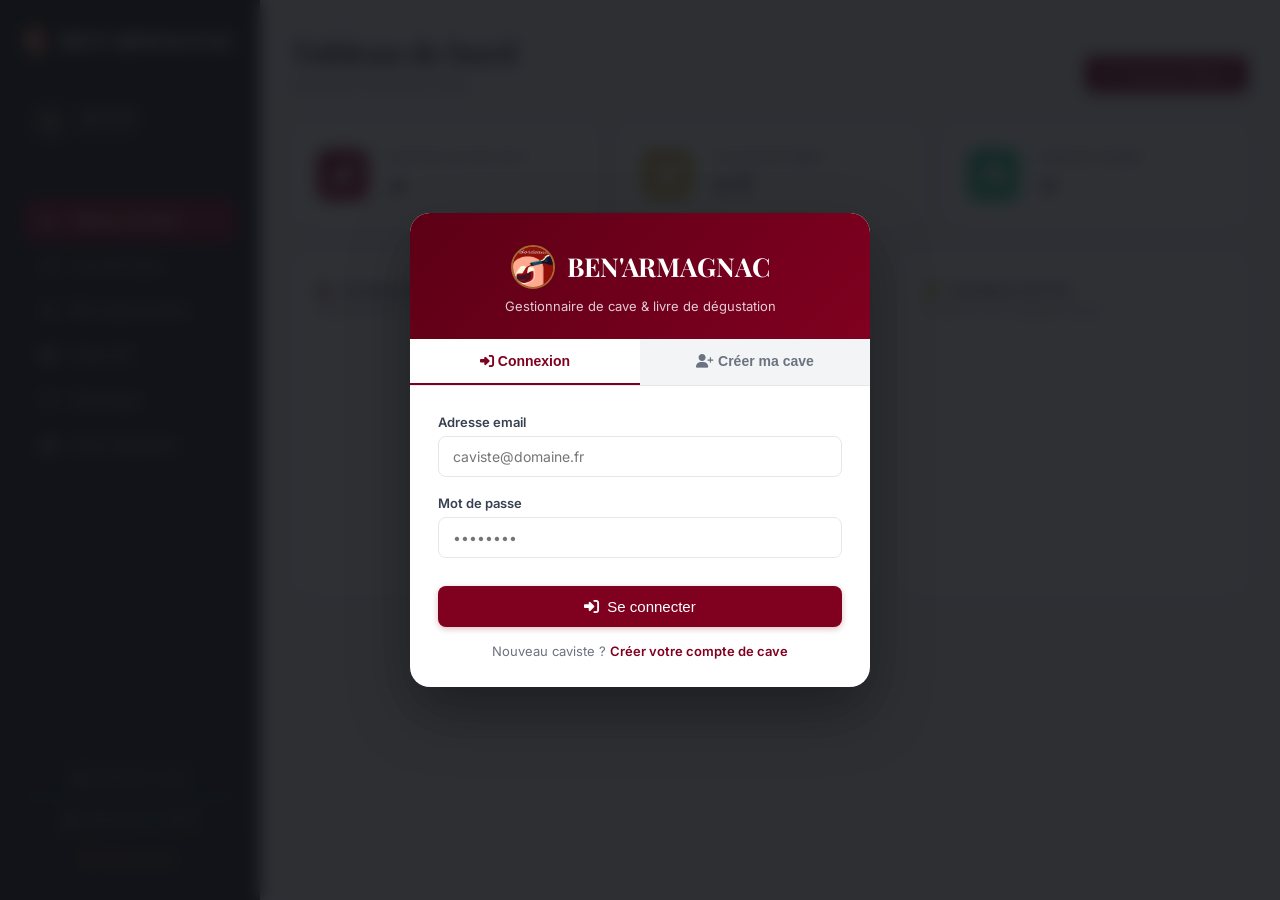
==== templates/index.html @ 528da960 "fix: accurate iDealwine benchmark cote (Latour 1985 = 420 EUR) and complete mobile tasting UX overha" ====
<!DOCTYPE html>
<html lang="fr">
<head>
<meta charset="UTF-8">
<meta name="viewport" content="width=device-width, initial-scale=1.0">
<link rel="icon" type="image/png" href="/static/images/ben'armagnac.png">
<title>BEN'ARMAGNAC — Gestion de Cave & Dégustations</title>

<!-- Bibliothèques Externes -->
<link rel="stylesheet" href="https://unpkg.com/leaflet@1.9.4/dist/leaflet.css" />
<link rel="stylesheet" href="https://cdnjs.cloudflare.com/ajax/libs/font-awesome/6.4.0/css/all.min.css">
<link href="https://fonts.googleapis.com/css2?family=Playfair+Display:wght@400;600;700&family=Inter:wght@300;400;500;600&display=swap" rel="stylesheet">

<!-- Feuilles de styles -->
<link rel="stylesheet" href="/static/css/style.css?v=3.4">
</head>
<body>

<!-- ===================== TOPBAR MOBILE ===================== -->
<header class="mobile-topbar">
    <div class="mobile-topbar-brand">
        <img src="/static/images/ben'armagnac.png" alt="Logo">
        <div class="mobile-brand-info">
            <span class="mobile-logo-title">BEN'ARMAGNAC</span>
            <span class="mobile-user-name user-caviste-name">Ma Cave</span>
        </div>
    </div>
    <div class="mobile-topbar-actions">
        <button type="button" id="btnMobileAddWine" class="mobile-icon-btn" title="Ajouter un flacon">
            <i class="fas fa-plus"></i>
        </button>
        <button type="button" id="btnMobileProfile" class="mobile-icon-btn" title="Mon profil">
            <i class="fas fa-user-tie"></i>
        </button>
    </div>
</header>


<!-- ===================== SIDEBAR ===================== -->
<div class="sidebar">
    <div class="logo">
        <img src="/static/images/ben'armagnac.png" alt="Logo" style="width: 32px; height: 32px; border-radius: 50%; object-fit: cover; border: 1.5px solid var(--accent);">
        <span>BEN'ARMAGNAC</span>
    </div>

    <!-- Profil Caviste Cliquable -->
    <div class="user-profile">
        <button id="btnUserProfile" class="user-profile-btn" title="Modifier mon profil de caviste">
            <div class="avatar"><i class="fas fa-user-tie"></i></div>
            <div class="user-info">
                <span class="name user-caviste-name">Ma Cave</span>
                <span class="role user-caviste-badge"><i class="fas fa-wine-glass"></i> <span class="user-caviste-role">Caviste</span></span>
            </div>
        </button>
    </div>

    <ul class="nav-links" role="list">
        <li class="active" data-target="dashboard" role="button" tabindex="0" aria-current="page">
            <i class="fas fa-chart-line"></i> <span>Tableau de bord</span>
        </li>
        <li data-target="inventory" role="button" tabindex="0">
            <i class="fas fa-list-ul"></i> <span>Livre de Cave</span>
        </li>
        <li data-target="cellar-config" role="button" tabindex="0">
            <i class="fas fa-cubes-stacked"></i> <span>Mon Agencement</span>
        </li>
        <li data-target="cave3d" role="button" tabindex="0">
            <i class="fas fa-vr-cardboard"></i> <span>Visite 3D</span>
        </li>
        <li data-target="historique" role="button" tabindex="0">
            <i class="fas fa-history"></i> <span>Historique</span>
        </li>
        <li data-target="map" role="button" tabindex="0">
            <i class="fas fa-map-marked-alt"></i> <span>Carte Vignobles</span>
        </li>
    </ul>

    <div class="sidebar-footer">
        <button id="btnExport" class="btn-ghost" title="Exporter la cave en fichier JSON de sauvegarde">
            <i class="fas fa-download"></i> <span>Exporter la cave</span>
        </button>
        <label for="fileImport" class="btn-ghost" style="cursor: pointer;" title="Importer un fichier de sauvegarde JSON">
            <i class="fas fa-upload"></i> <span>Importer un JSON</span>
            <input type="file" id="fileImport" accept=".json" style="display: none;">
        </label>
        <button id="btnLogout" class="btn-ghost btn-logout" title="Se déconnecter">
            <i class="fas fa-sign-out-alt"></i> <span>Déconnexion</span>
        </button>
    </div>
</div>

<!-- ===================== CONTENU PRINCIPAL ===================== -->
<div class="content">

    <!-- 1. VUE TABLEAU DE BORD -->
    <div id="dashboard" class="view active">
        <div class="view-header">
            <div>
                <h1 id="userCellarTitle">Tableau de bord</h1>
                <div class="date-indicator" id="currentDateDisplay"></div>
            </div>
            <div>
                <button class="btn-primary" onclick="document.querySelector('[data-target=inventory]').click(); document.getElementById('btnAddWine').click();">
                    <i class="fas fa-plus"></i> Nouveau Flacon
                </button>
            </div>
        </div>

        <div class="kpi-grid">
            <div class="card kpi">
                <div class="kpi-icon bg-red"><i class="fas fa-wine-bottle"></i></div>
                <div class="kpi-data">
                    <span class="kpi-label">Bouteilles en cave</span>
                    <span class="kpi-value" id="kpiTotalBottles">0</span>
                </div>
            </div>
            <div class="card kpi">
                <div class="kpi-icon bg-gold"><i class="fas fa-coins"></i></div>
                <div class="kpi-data">
                    <span class="kpi-label">Valeur estimée</span>
                    <span class="kpi-value" id="kpiTotalValue">0 €</span>
                </div>
            </div>
            <div class="card kpi">
                <div class="kpi-icon bg-green"><i class="fas fa-glass-cheers"></i></div>
                <div class="kpi-data">
                    <span class="kpi-label">Prêtes à boire</span>
                    <span class="kpi-value" id="kpiReadyBottles">0</span>
                </div>
            </div>
        </div>

        <div class="charts-grid">
            <div class="card chart-container">
                <div class="card-header" style="display: flex; justify-content: space-between; align-items: center;">
                    <div>
                        <h3><i class="fas fa-chart-bar" style="color: var(--primary);"></i> Analyse des Stocks</h3>
                        <p class="card-subtitle">Répartition par maturité ou millésimes</p>
                    </div>
                    <div class="dash-chart-selector" style="display: flex; gap: 6px;">
                        <button type="button" class="btn-secondary active" data-chart="maturity" style="padding: 5px 10px; font-size: 12px;">Apogée</button>
                        <button type="button" class="btn-secondary" data-chart="vintages" style="padding: 5px 10px; font-size: 12px;">Millésimes</button>
                        <button type="button" class="btn-secondary" data-chart="appellations" style="padding: 5px 10px; font-size: 12px;">Appellations</button>
                    </div>
                </div>
                <div class="canvas-wrapper">
                    <canvas id="maturityChart"></canvas>
                </div>
            </div>

            <div class="card chart-container">
                <div class="card-header">
                    <h3><i class="fas fa-chart-pie" style="color: var(--accent);"></i> Couleurs de Vin</h3>
                    <p class="card-subtitle">Proportion des cépages & types</p>
                </div>
                <div class="canvas-wrapper">
                    <canvas id="typeChart"></canvas>
                </div>
            </div>
        </div>
    </div>

    <!-- 2. VUE LIVRE DE CAVE (INVENTAIRE) -->
    <div id="inventory" class="view hidden">
        <div class="view-header">
            <div>
                <h1>Livre de Cave</h1>
                <div class="date-indicator">Inventaire détaillé de vos flacons</div>
            </div>
            <button id="btnAddWine" class="btn-primary">
                <i class="fas fa-plus"></i> Ajouter un flacon
            </button>
        </div>

        <div class="card toolbar">
            <div class="search-group">
                <i class="fas fa-search"></i>
                <input type="text" id="searchInput" placeholder="Rechercher domaine, appellation...">
            </div>
            <select id="filterType">
                <option value="">Tous les types</option>
                <option value="Rouge">Rouge</option>
                <option value="Blanc">Blanc</option>
                <option value="Rosé">Rosé</option>
                <option value="Champagne">Champagne</option>
                <option value="Cidre">Cidre</option>
            </select>
            <select id="filterZone">
                <option value="">Tous les espaces</option>
            </select>
        </div>

        <div class="table-wrapper card">
            <table>
                <thead>
                    <tr>
                        <th>Domaine / Vin</th>
                        <th>Type</th>
                        <th>Région</th>
                        <th>Quantité</th>
                        <th colspan="3">Actions</th>
                    </tr>
                </thead>
                <tbody id="inventoryTableBody">
                    <!-- Rempli dynamiquement -->
                </tbody>
            </table>
        </div>
    </div>

    <!-- 3. VUE AGENCEMENT DE LA CAVE (NOUVEAU !) -->
    <div id="cellar-config" class="view hidden">
        <div class="view-header">
            <div>
                <h1>Agencement de ma Cave</h1>
                <div class="date-indicator">Personnalisez vos espaces de stockage (cartons, casiers losanges, étagères, armoires vitrées)</div>
            </div>
            <button id="btnAddZone" class="btn-primary">
                <i class="fas fa-plus-circle"></i> Ajouter un espace
            </button>
        </div>

        <div class="card" style="margin-bottom: 24px; background: linear-gradient(135deg, #fdf8ed, #ffffff); border-left: 4px solid var(--accent);">
            <div style="display: flex; align-items: center; gap: 14px;">
                <i class="fas fa-lightbulb" style="font-size: 24px; color: #b45309;"></i>
                <div>
                    <h4 style="font-size: 15px; font-weight: 600; color: #78350f; margin-bottom: 2px;">Personnalisation 3D dynamique</h4>
                    <p style="font-size: 13px; color: #92400e;">
                        Chaque espace configuré ici (sur des cartons posés au sol, dans une cave à casiers, sur des étagères ou dans une armoire à vin)
                        est automatiquement modélisé dans la <strong>Visite 3D</strong> ! Vous pouvez cliquer directement dessus pour voir vos bouteilles.
                    </p>
                </div>
            </div>
        </div>

        <div id="cellarZonesGrid" class="cellar-config-grid">
            <!-- Rempli dynamiquement par renderCellarZonesList() -->
        </div>
    </div>

    <!-- 4. VUE VISITE 3D DYNAMIQUE -->
    <div id="cave3d" class="view hidden">
        <div class="view-header">
            <div>
                <h1>Visite Virtuelle 3D</h1>
                <div class="date-indicator">Explorez votre cave personnalisée en temps réel</div>
            </div>
            <div>
                <button class="btn-secondary" onclick="init3D()">
                    <i class="fas fa-sync-alt"></i> Recentrer la vue
                </button>
            </div>
        </div>

        <div class="visualizer-container">
            <div id="canvas-container"></div>
            <div class="cave-hint">
                <span><i class="fas fa-mouse"></i> Clic gauche + glisser : tourner</span>
                <span><i class="fas fa-arrows-alt"></i> Molette : zoomer</span>
                <span><i class="fas fa-hand-pointer"></i> Clic sur carton / casier : voir contenu</span>
            </div>
        </div>
    </div>

    <!-- 5. VUE HISTORIQUE DES DÉGUSTATIONS -->
    <div id="historique" class="view hidden" aria-label="Historique des dégustations">
        <div class="view-header">
            <div>
                <h1>Journal des Dégustations</h1>
                <p class="date-indicator">Toutes vos dégustations archivées & analyses</p>
            </div>
        </div>

        <!-- KPIs row -->
        <div class="hist-kpi-grid" id="histKpiGrid">
            <div class="hist-kpi" style="--kpi-accent:#800020">
                <div class="hk-label">Dégustations</div>
                <div class="hk-value" id="hkpi-total">0</div>
                <div class="hk-sub">bouteilles bues</div>
            </div>
            <div class="hist-kpi" style="--kpi-accent:#f59e0b">
                <div class="hk-label">Note moyenne</div>
                <div class="hk-value" id="hkpi-avg">—</div>
                <div class="hk-sub" id="hkpi-avg-sub">sur 10</div>
            </div>
            <div class="hist-kpi" style="--kpi-accent:#d4af37">
                <div class="hk-label">Valeur dégustée</div>
                <div class="hk-value" id="hkpi-value">0 €</div>
                <div class="hk-sub">prix d'achat cumulé</div>
            </div>
            <div class="hist-kpi" style="--kpi-accent:#059669">
                <div class="hk-label">Meilleure note</div>
                <div class="hk-value" id="hkpi-best">—</div>
                <div class="hk-sub" id="hkpi-best-name" style="white-space:nowrap;overflow:hidden;text-overflow:ellipsis;max-width:140px;">—</div>
            </div>
            <div class="hist-kpi" style="--kpi-accent:#7c3aed">
                <div class="hk-label">Meilleur Q/P</div>
                <div class="hk-value" id="hkpi-qp">—</div>
                <div class="hk-sub" id="hkpi-qp-name" style="white-space:nowrap;overflow:hidden;text-overflow:ellipsis;max-width:140px;">—</div>
            </div>
        </div>

        <!-- Charts analytics -->
        <div class="hist-charts-grid">
            <!-- Dégustations par mois -->
            <div class="hist-chart-card">
                <h4><i class="fas fa-chart-bar"></i> Dégustations par mois</h4>
                <div class="hist-chart-wrapper">
                    <canvas id="chartHistMonthly" aria-label="Dégustations par mois"></canvas>
                </div>
            </div>
            <!-- Par type -->
            <div class="hist-chart-card">
                <h4><i class="fas fa-chart-pie"></i> Par type de vin</h4>
                <div class="hist-chart-wrapper">
                    <canvas id="chartHistType" aria-label="Répartition par type"></canvas>
                </div>
            </div>
            <!-- Distribution des notes -->
            <div class="hist-chart-card">
                <h4><i class="fas fa-star"></i> Distribution des notes</h4>
                <div id="noteDistribContainer" style="height:140px; display:flex; flex-direction:column; justify-content:flex-end;"></div>
            </div>
        </div>

        <!-- Top vins + filtres -->
        <div class="hist-filters-top-container">
            <!-- Filtre bar complète -->
            <div class="hist-filter-bar" role="search" aria-label="Filtres historique" style="flex-direction:column; align-items:stretch; gap:12px;">
                <div style="display:flex; align-items:center; justify-content:space-between; flex-wrap:wrap; gap:8px;">
                    <span style="font-size:12px; font-weight:700; color:#374151; display:flex; align-items:center; gap:6px;"><i class="fas fa-filter" style="color:var(--primary); font-size:11px;"></i> Filtres</span>
                    <div style="display:flex; align-items:center; gap:8px;">
                        <span class="hist-result-count" id="histResultCount" aria-live="polite"></span>
                        <button id="histResetFilters" type="button" style="font-size:11px; color:var(--primary); background:none; border:1px solid rgba(128,0,32,0.25); padding:4px 10px; border-radius:6px; cursor:pointer; display:flex; align-items:center; gap:4px;" aria-label="Réinitialiser tous les filtres">
                            <i class="fas fa-times" aria-hidden="true"></i> Réinitialiser
                        </button>
                    </div>
                </div>

                <div style="display:flex; flex-wrap:wrap; gap:14px; align-items:flex-start;">
                    <!-- Type -->
                    <div>
                        <div style="font-size:10px;font-weight:700;text-transform:uppercase;letter-spacing:.05em;color:var(--text-muted);margin-bottom:5px;">Type de vin</div>
                        <div id="slicerType" class="slicer-group" role="group" aria-label="Filtrer par type"></div>
                    </div>

                    <div class="slicer-divider" style="width:1px;background:var(--border);align-self:stretch;"></div>

                    <!-- Années -->
                    <div>
                        <div style="font-size:10px;font-weight:700;text-transform:uppercase;letter-spacing:.05em;color:var(--text-muted);margin-bottom:5px;">Années</div>
                        <div id="slicerYear" class="slicer-group" role="group" aria-label="Filtrer par année"></div>
                    </div>

                    <div class="slicer-divider" style="width:1px;background:var(--border);align-self:stretch;"></div>

                    <!-- Mois -->
                    <div>
                        <div style="font-size:10px;font-weight:700;text-transform:uppercase;letter-spacing:.05em;color:var(--text-muted);margin-bottom:5px;">Mois</div>
                        <div id="slicerMonth" class="slicer-group" role="group" aria-label="Filtrer par mois"></div>
                    </div>

                    <div class="slicer-divider" style="width:1px;background:var(--border);align-self:stretch;"></div>

                    <!-- Note min -->
                    <div>
                        <div style="font-size:10px;font-weight:700;text-transform:uppercase;letter-spacing:.05em;color:var(--text-muted);margin-bottom:5px;">Note min.</div>
                        <div class="star-filter-group" id="starFilterGroup" role="group" aria-label="Filtrer par note minimale">
                            <button type="button" class="star-filter-btn active" data-min="0" aria-pressed="true">Toutes</button>
                            <button type="button" class="star-filter-btn" data-min="3" aria-pressed="false"><span class="sf-stars">★★★</span>+</button>
                            <button type="button" class="star-filter-btn" data-min="5" aria-pressed="false"><span class="sf-stars">★★★★★</span>+</button>
                            <button type="button" class="star-filter-btn" data-min="7" aria-pressed="false"><span class="sf-stars">★★★★★★★</span>+</button>
                            <button type="button" class="star-filter-btn" data-min="9" aria-pressed="false"><span class="sf-stars">★★★★★★★★★</span>+</button>
                        </div>
                    </div>

                    <div class="slicer-divider" style="width:1px;background:var(--border);align-self:stretch;"></div>

                    <!-- Q/P -->
                    <div>
                        <div style="font-size:10px;font-weight:700;text-transform:uppercase;letter-spacing:.05em;color:var(--text-muted);margin-bottom:5px;">Qualité/Prix</div>
                        <select id="histFilterQP" aria-label="Filtrer par rapport qualité-prix" style="font-size:12px;padding:5px 8px;">
                            <option value="">Tous</option>
                            <option value="5">🤩 Excellent</option>
                            <option value="4">😊 Très bon</option>
                            <option value="3">🙂 Bien</option>
                            <option value="2">😐 Moyen</option>
                            <option value="1">😞 Décevant</option>
                        </select>
                    </div>
                </div>
            </div>

            <!-- Top dégustations -->
            <div class="hist-chart-card" style="padding:16px 18px;">
                <h4><i class="fas fa-trophy"></i> Top dégustations</h4>
                <table class="hist-top-table" id="histTopTable" aria-label="Meilleures dégustations"></table>
            </div>
        </div>

        <!-- Feed -->
        <div id="historyFeed" class="history-feed" role="list" aria-label="Liste des dégustations"></div>
    </div>

    <!-- 6. VUE CARTE DES VIGNOBLES -->
    <div id="map" class="view hidden">
        <div class="view-header">
            <div>
                <h1>Carte des Vignobles</h1>
                <div class="date-indicator">Origine géographique de votre cave</div>
            </div>
        </div>
        <div class="map-frame card">
            <div id="mapContainer"></div>
        </div>
    </div>

</div>

<!-- ===================== MODALES ===================== -->

<!-- 1. MODALE AJOUT / ÉDITION DE VIN -->
<div id="modalAdd" class="modal-overlay hidden">
    <div class="modal-box">
        <div class="modal-header">
            <h2 id="modalTitle"><i class="fas fa-wine-bottle" style="color: var(--primary);"></i> Ajouter un vin</h2>
            <button class="close-modal-btn-x" onclick="document.getElementById('modalAdd').classList.add('hidden')">×</button>
        </div>
        <form id="formAddWine">
            <input type="hidden" id="edit_bottle_id">
            <div class="form-grid">
                <div class="form-column">
                    <h3><i class="fas fa-info-circle"></i> Caractéristiques</h3>
                    <div class="input-group">
                        <label for="f_nom">Domaine / Nom du flacon *</label>
                        <input type="text" id="f_nom" required placeholder="Ex: Château Margaux">
                    </div>
                    <div class="row">
                        <div class="input-group">
                            <label for="f_millesime">Millésime</label>
                            <input type="number" id="f_millesime" min="1900" max="2099" placeholder="2018">
                        </div>
                        <div class="input-group">
                            <label for="f_type">Couleur / Type</label>
                            <select id="f_type">
                                <option value="Rouge">Rouge</option>
                                <option value="Blanc">Blanc</option>
                                <option value="Rosé">Rosé</option>
                                <option value="Champagne">Champagne</option>
                                <option value="Cidre">Cidre</option>
                            </select>
                        </div>
                    </div>
                    <div class="row">
                        <div class="input-group">
                            <label for="f_appellation">Appellation</label>
                            <input type="text" id="f_appellation" placeholder="Ex: Margaux, Pessac-Léognan">
                        </div>
                        <div class="input-group">
                            <label for="f_region">Région</label>
                            <input type="text" id="f_region" placeholder="Ex: Bordeaux, Bourgogne">
                        </div>
                    </div>
                    <div class="row">
                        <div class="input-group">
                            <label for="f_prix">Prix unitaire (€)</label>
                            <div style="display: flex; gap: 6px; align-items: stretch;">
                                <input type="number" id="f_prix" step="0.5" min="0" placeholder="0.00" style="flex: 1;">
                                <button type="button" id="btnIdealwineEstimate" class="btn-secondary" style="padding: 8px 10px; font-size: 12px; white-space: nowrap; flex-shrink: 0;" title="Estimer la cote selon l'argus iDealwine">
                                    <i class="fas fa-search-dollar"></i> Cote iDealwine
                                </button>
                            </div>
                            <div id="idealwineEstimateHint" style="font-size: 11px; margin-top: 5px; display: none;"></div>
                        </div>
                        <div class="input-group">
                            <label for="f_quantite">Nombre de bouteilles</label>
                            <input type="number" id="f_quantite" min="1" max="120" value="1">
                        </div>
                    </div>
                </div>

                <div class="form-column">
                    <h3><i class="fas fa-map-marker-alt"></i> Emplacement & Stockage</h3>
                    <div class="input-group">
                        <label for="f_zone">Espace de conservation *</label>
                        <select id="f_zone">
                            <!-- Généré selon les zones de l'utilisateur -->
                        </select>
                    </div>

                    <!-- Si espace Cartons : choix du carton -->
                    <div id="placementCartonGroup" class="input-group" style="display: none;">
                        <div style="display: flex; justify-content: space-between; align-items: center; margin-bottom: 4px;">
                            <label for="f_carton" style="margin-bottom: 0;">Carton (1 carton par domaine) *</label>
                            <span id="cartonDomaineHint" style="font-size: 11px; color: var(--primary); font-weight: 600;"></span>
                        </div>
                        <select id="f_carton"></select>
                        <div style="font-size: 11px; color: var(--text-muted); margin-top: 4px;">
                            <i class="fas fa-boxes" style="color: #b45309;"></i> Chaque carton est réservé à un domaine pour une organisation optimale.
                        </div>
                    </div>

                    <!-- Si espace Armoire : choix de la clayette -->
                    <div id="placementArmoireGroup" class="input-group" style="display: none;">
                        <label for="f_clayette">Numéro de clayette</label>
                        <select id="f_clayette"></select>
                    </div>

                    <!-- Si espace Casiers / Étagères : Colonne et Ligne -->
                    <div id="placementGridGroup" class="row">
                        <div class="input-group">
                            <label for="f_col">Colonne</label>
                            <input type="number" id="f_col" min="1" value="1">
                        </div>
                        <div class="input-group">
                            <label for="f_lig">Ligne / Niveau</label>
                            <input type="number" id="f_lig" min="1" value="1">
                        </div>
                    </div>

                    <div class="separator"></div>

                    <h3><i class="fas fa-hourglass-half"></i> Maturité & Notes</h3>
                    <div class="row">
                        <div class="input-group">
                            <label for="f_apogee_debut">Apogée début</label>
                            <input type="number" id="f_apogee_debut" placeholder="2025">
                        </div>
                        <div class="input-group">
                            <label for="f_apogee_fin">Apogée fin</label>
                            <input type="number" id="f_apogee_fin" placeholder="2035">
                        </div>
                    </div>
                    <div class="input-group">
                        <label for="f_notes">Commentaires caviste</label>
                        <input type="text" id="f_notes" placeholder="Cadeau, garde conseillée, etc.">
                    </div>
                </div>
            </div>

            <div class="modal-footer">
                <button type="button" class="btn-secondary" onclick="document.getElementById('modalAdd').classList.add('hidden')">Annuler</button>
                <button type="button" id="btnSaveAndAddAnother" class="btn-secondary">Enregistrer et ajouter un autre</button>
                <button type="submit" class="btn-primary"><i class="fas fa-check"></i> Enregistrer</button>
            </div>
        </form>
    </div>
</div>

<!-- 2. MODALE CRÉATION / ÉDITION D'ESPACE DE STOCKAGE (NOUVEAU !) -->
<div id="modalZone" class="modal-overlay hidden">
    <div class="modal-box" style="width: 580px;">
        <div class="modal-header">
            <h2 id="zoneModalTitle"><i class="fas fa-cubes-stacked" style="color: var(--primary);"></i> Ajouter un espace de stockage</h2>
            <button class="close-modal-btn-x" onclick="document.getElementById('modalZone').classList.add('hidden')">×</button>
        </div>
        <form id="formZone" style="padding: 24px;">
            <input type="hidden" id="zone_edit_id">
            <input type="hidden" id="zone_type" value="cartons">

            <div class="input-group">
                <label for="zone_name">Nom de l'espace de stockage *</label>
                <input type="text" id="zone_name" required placeholder="Ex: Cartons au sol, Mur Ouest, Cave à vin du salon">
            </div>

            <label style="display: block; font-size: 13px; font-weight: 600; color: #374151; margin-bottom: 8px;">
                Mode de conservation / Type d'agencement *
            </label>
            <div class="storage-type-selector">
                <div class="storage-type-card selected" data-type="cartons">
                    <i class="fas fa-boxes" style="color: #b45309;"></i>
                    <span>Sur des Cartons / Caisses</span>
                </div>
                <div class="storage-type-card" data-type="losange">
                    <i class="fas fa-th-large" style="color: #800020;"></i>
                    <span>Cave à Casiers Losanges</span>
                </div>
                <div class="storage-type-card" data-type="etagere">
                    <i class="fas fa-align-justify" style="color: #16a34a;"></i>
                    <span>Étagères Droites</span>
                </div>
                <div class="storage-type-card" data-type="armoire">
                    <i class="fas fa-temperature-low" style="color: #2563eb;"></i>
                    <span>Armoire à Vin Vitrée</span>
                </div>
            </div>

            <div class="row" style="margin-top: 16px;">
                <div class="input-group">
                    <label id="lblZoneCols" for="zone_cols">Piles ou colonnes</label>
                    <input type="number" id="zone_cols" min="1" max="24" value="4">
                </div>
                <div class="input-group">
                    <label id="lblZoneRows" for="zone_rows">Hauteur ou étagères</label>
                    <input type="number" id="zone_rows" min="1" max="12" value="3">
                </div>
            </div>

            <div class="input-group">
                <label id="lblZoneCap" for="zone_cap">Capacité par emplacement (bouteilles)</label>
                <input type="number" id="zone_cap" min="1" max="100" value="12">
            </div>

            <div class="modal-footer" style="padding: 16px 0 0; background: transparent; border-top: none;">
                <button type="button" class="btn-secondary" onclick="document.getElementById('modalZone').classList.add('hidden')">Annuler</button>
                <button type="submit" class="btn-primary"><i class="fas fa-check"></i> Enregistrer l'espace</button>
            </div>
        </form>
    </div>
</div>

<!-- 3. MODALE DÉGUSTATION -->
<!-- 3. MODALE DÉGUSTATION -->
<div id="modalTasting" class="modal-overlay hidden" role="dialog" aria-modal="true" aria-labelledby="tastingTitle">
    <div class="modal-box tasting-modal">
        <div class="tasting-wine-header">
            <div class="wine-name" id="tastingWineName">—</div>
            <div class="wine-meta" id="tastingWineMeta"></div>
        </div>

        <div class="modal-header" style="background:white; position:relative; padding-bottom: 0;">
            <h2 id="tastingTitle"><i class="fas fa-wine-glass" aria-hidden="true" style="color:var(--primary);"></i> Noter la dégustation</h2>
            <button type="button" class="close-modal-btn-x" id="btnCloseTastingX" aria-label="Fermer"><i class="fas fa-times" aria-hidden="true"></i></button>
        </div>

        <div class="tasting-body">
            <input type="hidden" id="tasting_bottle_id">

            <!-- Date -->
            <div class="tasting-section">
                <div class="tasting-section-label"><i class="fas fa-calendar-alt"></i> Date de dégustation</div>
                <input type="date" id="t_date" style="padding: 8px 12px; border: 1px solid var(--border); border-radius: 6px; width: 100%;">
            </div>

            <!-- Note sur 10 -->
            <div class="tasting-section">
                <div class="tasting-section-label"><i class="fas fa-star"></i> Votre note <span style="font-weight:400; color:#9ca3af; text-transform:none">(sur 10 - optionnel)</span></div>
                <div style="display:flex; align-items:center; gap:8px; flex-wrap:wrap;">
                    <div class="star-rating" id="starRating" role="group" aria-label="Notation de 1 à 10">
                        <span class="star" data-val="1">★</span>
                        <span class="star" data-val="2">★</span>
                        <span class="star" data-val="3">★</span>
                        <span class="star" data-val="4">★</span>
                        <span class="star" data-val="5">★</span>
                        <span class="star" data-val="6">★</span>
                        <span class="star" data-val="7">★</span>
                        <span class="star" data-val="8">★</span>
                        <span class="star" data-val="9">★</span>
                        <span class="star" data-val="10">★</span>
                    </div>
                    <span id="starDisplay" class="star-display">Non noté</span>
                    <button type="button" id="btnClearRating" style="font-size:11px; color:#9ca3af; background:none; border:none; cursor:pointer; text-decoration:underline;">Effacer</button>
                </div>
            </div>

            <!-- Rapport Qualité / Prix -->
            <div class="tasting-section">
                <div class="tasting-section-label"><i class="fas fa-balance-scale"></i> Rapport Q/P <span style="font-weight:400; color:#9ca3af; text-transform:none">(optionnel)</span></div>
                <div class="qp-selector" id="tastingQPSelector" role="group" aria-label="Rapport qualité-prix" style="display:flex; gap:6px; flex-wrap:wrap;">
                    <div class="qp-option" data-qp="1" tabindex="0" role="button" aria-pressed="false" style="flex:1;min-width:55px;text-align:center;font-size:11px;padding:7px 4px;border:1px solid var(--border);border-radius:6px;cursor:pointer;"><span class="qp-emoji">😞</span><br>Décevant</div>
                    <div class="qp-option" data-qp="2" tabindex="0" role="button" aria-pressed="false" style="flex:1;min-width:55px;text-align:center;font-size:11px;padding:7px 4px;border:1px solid var(--border);border-radius:6px;cursor:pointer;"><span class="qp-emoji">😐</span><br>Moyen</div>
                    <div class="qp-option" data-qp="3" tabindex="0" role="button" aria-pressed="false" style="flex:1;min-width:55px;text-align:center;font-size:11px;padding:7px 4px;border:1px solid var(--border);border-radius:6px;cursor:pointer;"><span class="qp-emoji">🙂</span><br>Bien</div>
                    <div class="qp-option" data-qp="4" tabindex="0" role="button" aria-pressed="false" style="flex:1;min-width:55px;text-align:center;font-size:11px;padding:7px 4px;border:1px solid var(--border);border-radius:6px;cursor:pointer;"><span class="qp-emoji">😊</span><br>Très bon</div>
                    <div class="qp-option" data-qp="5" tabindex="0" role="button" aria-pressed="false" style="flex:1;min-width:55px;text-align:center;font-size:11px;padding:7px 4px;border:1px solid var(--border);border-radius:6px;cursor:pointer;"><span class="qp-emoji">🤩</span><br>Excellent</div>
                </div>
                <input type="hidden" id="t_qp" value="0">
            </div>

            <!-- Commentaire -->
            <div class="tasting-section">
                <div class="tasting-section-label"><i class="fas fa-comment-alt"></i> Commentaires de dégustation</div>
                <textarea id="t_comment" rows="3" style="width: 100%; padding: 10px; border: 1px solid var(--border); border-radius: 8px;" placeholder="Nez, bouche, longueur en bouche, accord mets et vins..."></textarea>
            </div>

            <!-- Tags -->
            <div class="tasting-section">
                <div class="tasting-section-label"><i class="fas fa-tag"></i> Tags <span style="font-weight:400; color:#9ca3af; text-transform:none">(optionnel)</span></div>
                <div class="tags-container" id="tagsContainer" style="display:flex; flex-wrap:wrap; gap:6px; margin-bottom:6px;"></div>
                <div class="tags-suggestions" id="tagSuggestions" style="display:flex; flex-wrap:wrap; gap:6px; margin-bottom:8px;">
                    <span class="tag-suggestion" role="button" tabindex="0" style="font-size:11px; padding:4px 8px; border:1px solid var(--border); border-radius:12px; cursor:pointer; background:#fff;">🍽 Dîner en famille</span>
                    <span class="tag-suggestion" role="button" tabindex="0" style="font-size:11px; padding:4px 8px; border:1px solid var(--border); border-radius:12px; cursor:pointer; background:#fff;">🎉 Occasion spéciale</span>
                    <span class="tag-suggestion" role="button" tabindex="0" style="font-size:11px; padding:4px 8px; border:1px solid var(--border); border-radius:12px; cursor:pointer; background:#fff;">🎁 Cadeau</span>
                    <span class="tag-suggestion" role="button" tabindex="0" style="font-size:11px; padding:4px 8px; border:1px solid var(--border); border-radius:12px; cursor:pointer; background:#fff;">🥩 Repas de fête</span>
                    <span class="tag-suggestion" role="button" tabindex="0" style="font-size:11px; padding:4px 8px; border:1px solid var(--border); border-radius:12px; cursor:pointer; background:#fff;">👫 Entre amis</span>
                </div>
                <div style="display:flex; gap:6px;">
                    <input type="text" id="tagInput" placeholder="Ajouter un tag personnalisé… (Entrée)" style="flex:1; padding:7px 10px; border:1px solid var(--border); border-radius:6px; font-size:13px; outline:none;">
                    <button type="button" id="addTagBtn" class="btn-secondary" style="padding:7px 12px; font-size:13px;">Ajouter</button>
                </div>
            </div>

            <!-- Photo -->
            <div class="tasting-section">
                <div class="tasting-section-label"><i class="fas fa-camera"></i> Photo du flacon ou de l'étiquette</div>
                <div class="photo-upload-zone" id="photoUploadZone" style="position:relative; border:2px dashed var(--border); padding:16px; text-align:center; border-radius:8px; cursor:pointer;">
                    <i class="fas fa-cloud-upload-alt" style="font-size:24px; color:var(--text-muted);"></i>
                    <div>Cliquez pour choisir une photo</div>
                    <input type="file" id="t_photo" accept="image/*" style="opacity:0; position:absolute; top:0; left:0; width:100%; height:100%; cursor:pointer;">
                </div>
                <img id="photoPreview" class="photo-preview" src="" alt="Aperçu" style="max-height:120px; border-radius:6px; margin-top:8px; display:none;">
            </div>
        </div>
        <div class="modal-footer">
            <button type="button" class="btn-secondary" id="btnCloseTasting">Annuler</button>
            <button type="button" class="btn-primary" id="btnConfirmTasting"><i class="fas fa-check"></i> Enregistrer la dégustation</button>
        </div>
    </div>
</div>

<!-- ===================== MODALE ÉDITION DÉGUSTATION ===================== -->
<div id="modalEditTasting" class="modal-overlay hidden" role="dialog" aria-modal="true" aria-labelledby="editTastingTitle">
    <div class="modal-box edit-tasting-modal">
        <div class="modal-header">
            <h2 id="editTastingTitle"><i class="fas fa-pen" aria-hidden="true" style="color:var(--primary);"></i> Modifier la dégustation</h2>
            <button type="button" class="close-modal-btn-x" onclick="closeEditTasting()" aria-label="Fermer"><i class="fas fa-times" aria-hidden="true"></i></button>
        </div>
        <div class="et-wine-banner" style="display:flex; align-items:center; gap:12px; padding:12px 16px; background:#f9fafb; border-bottom:1px solid var(--border);">
            <div class="et-wine-icon" style="font-size:24px; color:var(--primary);"><i class="fas fa-wine-bottle" aria-hidden="true"></i></div>
            <div>
                <div class="et-wine-name" id="etWineName" style="font-weight:700; font-size:15px;">—</div>
                <div class="et-wine-meta" id="etWineMeta" style="font-size:12px; color:var(--text-muted);"></div>
            </div>
        </div>
        <div class="et-body" style="padding:16px 20px; display:flex; flex-direction:column; gap:14px;">
            <input type="hidden" id="et_entry_id">

            <!-- Date -->
            <div>
                <div class="et-section-label" style="font-size:12px; font-weight:600; margin-bottom:4px;">Date de dégustation</div>
                <input type="date" id="et_date" style="width:200px; padding:8px 12px; border:1px solid var(--border); border-radius:8px; font-size:14px; outline:none;">
            </div>

            <!-- Note -->
            <div>
                <div class="et-section-label" style="font-size:12px; font-weight:600; margin-bottom:4px;">Note <span style="font-weight:400; color:#9ca3af; font-size:11px">(sur 10 - optionnel)</span></div>
                <div class="et-stars-row" style="display:flex; align-items:center; gap:8px;">
                    <div id="etStarContainer" role="group" aria-label="Sélectionner une note" style="display:flex; gap:2px; font-size:20px; color:#d1d5db; cursor:pointer;"></div>
                    <span class="et-score-display" id="etScoreDisplay" style="font-weight:700; font-size:13px; color:var(--primary);">Non noté</span>
                    <button type="button" onclick="setEditRating(0)" style="margin-left:6px; font-size:11px; color:#9ca3af; background:none; border:none; cursor:pointer; text-decoration:underline;">Effacer</button>
                </div>
            </div>

            <!-- Commentaire -->
            <div>
                <div class="et-section-label" style="font-size:12px; font-weight:600; margin-bottom:4px;">Commentaire <span style="font-weight:400; color:#9ca3af; font-size:11px">(optionnel)</span></div>
                <textarea id="et_comment" rows="3" style="width:100%; padding:9px 12px; border:1px solid var(--border); border-radius:8px; font-size:14px; resize:vertical; outline:none;" placeholder="Nez, bouche, finale…"></textarea>
            </div>

            <!-- Rapport Qualité/Prix -->
            <div>
                <div class="et-section-label" style="font-size:12px; font-weight:600; margin-bottom:4px;">Rapport Qualité / Prix <span style="font-weight:400; color:#9ca3af; font-size:11px">(optionnel)</span></div>
                <div class="qp-selector" id="etQPSelector" role="group" aria-label="Rapport qualité-prix" style="display:flex; gap:6px; flex-wrap:wrap;">
                    <div class="qp-option" data-qp="1" tabindex="0" role="button" aria-pressed="false" style="flex:1;min-width:55px;text-align:center;font-size:11px;padding:7px 4px;border:1px solid var(--border);border-radius:6px;cursor:pointer;"><span class="qp-emoji">😞</span><br>Décevant</div>
                    <div class="qp-option" data-qp="2" tabindex="0" role="button" aria-pressed="false" style="flex:1;min-width:55px;text-align:center;font-size:11px;padding:7px 4px;border:1px solid var(--border);border-radius:6px;cursor:pointer;"><span class="qp-emoji">😐</span><br>Moyen</div>
                    <div class="qp-option" data-qp="3" tabindex="0" role="button" aria-pressed="false" style="flex:1;min-width:55px;text-align:center;font-size:11px;padding:7px 4px;border:1px solid var(--border);border-radius:6px;cursor:pointer;"><span class="qp-emoji">🙂</span><br>Bien</div>
                    <div class="qp-option" data-qp="4" tabindex="0" role="button" aria-pressed="false" style="flex:1;min-width:55px;text-align:center;font-size:11px;padding:7px 4px;border:1px solid var(--border);border-radius:6px;cursor:pointer;"><span class="qp-emoji">😊</span><br>Très bon</div>
                    <div class="qp-option" data-qp="5" tabindex="0" role="button" aria-pressed="false" style="flex:1;min-width:55px;text-align:center;font-size:11px;padding:7px 4px;border:1px solid var(--border);border-radius:6px;cursor:pointer;"><span class="qp-emoji">🤩</span><br>Excellent</div>
                </div>
            </div>

            <!-- Tags -->
            <div>
                <div class="et-section-label" style="font-size:12px; font-weight:600; margin-bottom:4px;">Tags <span style="font-weight:400; color:#9ca3af; font-size:11px">(optionnel)</span></div>
                <div class="et-tags-container" id="etTagsContainer" style="display:flex; flex-wrap:wrap; gap:6px; margin-bottom:6px;"></div>
                <div class="et-tag-suggestions" id="etTagSuggestions" style="display:flex; flex-wrap:wrap; gap:6px; margin-top:8px;"></div>
                <div style="display:flex; gap:6px; margin-top:8px;">
                    <input type="text" id="et_tag_input" placeholder="Ajouter un tag… (Entrée)" style="flex:1; padding:7px 10px; border:1px solid var(--border); border-radius:8px; font-size:13px; outline:none;">
                    <button type="button" onclick="addEditTag(document.getElementById('et_tag_input').value.trim()); document.getElementById('et_tag_input').value=''" style="padding:7px 14px; background:var(--primary); color:white; border:none; border-radius:8px; cursor:pointer; font-size:13px;">+</button>
                </div>
            </div>
        </div>
        <div class="modal-footer" style="padding:14px 20px; background:#fafafa; border-top:1px solid var(--border); display:flex; justify-content:flex-end; gap:10px;">
            <button type="button" class="btn-ghost" onclick="closeEditTasting()">Annuler</button>
            <button type="button" class="btn-primary" onclick="saveEditTasting()"><i class="fas fa-check" aria-hidden="true"></i> Enregistrer les modifications</button>
        </div>
    </div>
</div>

<!-- 4. MODALE VUE 2D DU BLOC DE STOCKAGE (INTERACTION 3D -> 2D) -->
<div id="slotModal" class="modal-overlay hidden" role="dialog" aria-modal="true" aria-labelledby="blockViewerTitle">
    <div class="modal-box block-modal">
        <!-- En-tête -->
        <div class="modal-header" style="padding: 16px 20px; border-bottom: 1px solid var(--border); display: flex; justify-content: space-between; align-items: center; background: #fff;">
            <div style="display: flex; align-items: center; gap: 12px;">
                <div id="blockViewerIcon" style="width: 40px; height: 40px; border-radius: 10px; background: rgba(128,0,32,0.1); color: var(--primary); display: flex; align-items: center; justify-content: center; font-size: 20px;">
                    <i class="fas fa-th"></i>
                </div>
                <div>
                    <h2 id="blockViewerTitle" style="font-size: 18px; font-weight: 700; margin: 0; color: var(--primary); font-family: 'Playfair Display', serif;">Plan 2D du Bloc</h2>
                    <div id="blockViewerSubtitle" style="font-size: 12px; color: var(--text-muted); margin-top: 2px;">Sélectionnez un casier ou un carton pour inspecter les bouteilles</div>
                </div>
            </div>
            <button type="button" class="close-modal-btn-x" onclick="closeModalSlot()" aria-label="Fermer">×</button>
        </div>

        <!-- Onglets des espaces de stockage -->
        <div class="block-zone-tabs" id="blockZoneTabs">
            <!-- Rempli dynamiquement -->
        </div>

        <!-- Résumé & Statistiques du bloc -->
        <div class="block-summary-bar" id="blockSummaryBar">
            <!-- Rempli dynamiquement -->
        </div>

        <!-- Corps scrollable avec le schéma 2D + détail du casier cliqué -->
        <div class="block-modal-body">
            <!-- Schéma 2D -->
            <div class="block-2d-canvas-container">
                <div id="block2DGrid" class="block-2d-grid">
                    <!-- Généré dynamiquement selon le type de zone -->
                </div>
            </div>

            <!-- Détail de l'emplacement sélectionné -->
            <div class="block-slot-detail-panel" id="blockSlotDetailPanel">
                <!-- Rempli dynamiquement -->
            </div>
        </div>
    </div>
</div>

<!-- 5. MODALE PROFIL CAVISTE -->
<div id="profileModal" class="modal-overlay hidden">
    <div class="modal-box" style="width: 480px;">
        <div class="modal-header">
            <h2><i class="fas fa-id-badge" style="color: var(--primary);"></i> Mon Profil de Caviste</h2>
            <button class="close-modal-btn-x" onclick="document.getElementById('profileModal').classList.add('hidden')">×</button>
        </div>
        <form id="formProfile" style="padding: 24px;">
            <div class="input-group">
                <label for="prof_cave_name">Nom de votre cave / Titre caviste</label>
                <input type="text" id="prof_cave_name" required placeholder="Ex: Cave de Benjamin, Le Chai des Amis">
            </div>
            <div class="input-group">
                <label for="prof_email">Adresse email de connexion</label>
                <input type="email" id="prof_email" disabled style="background: #f3f4f6; color: #6b7280;">
            </div>
            <div class="input-group">
                <label for="prof_password">Nouveau mot de passe (laisser vide pour ne pas changer)</label>
                <input type="password" id="prof_password" placeholder="6 caractères minimum">
            </div>
            <div class="modal-footer" style="padding: 16px 0 0; background: transparent; border-top: none;">
                <button type="button" class="btn-secondary" onclick="document.getElementById('profileModal').classList.add('hidden')">Fermer</button>
                <button type="submit" class="btn-primary"><i class="fas fa-check"></i> Enregistrer</button>
            </div>
        </form>
    </div>
</div>

<!-- ===================== MODALE AUTHENTIFICATION MULTI-UTILISATEURS ===================== -->
<div id="authOverlay" class="auth-overlay hidden">
    <div class="auth-box">
        <div class="auth-header">
            <div class="auth-logo">
                <img src="/static/images/ben'armagnac.png" alt="Logo">
                <span>BEN'ARMAGNAC</span>
            </div>
            <p>Gestionnaire de cave & livre de dégustation</p>
        </div>

        <div class="auth-tabs">
            <button type="button" id="tabLoginBtn" class="auth-tab-btn active" onclick="switchAuthTab('login')">
                <i class="fas fa-sign-in-alt"></i> Connexion
            </button>
            <button type="button" id="tabRegisterBtn" class="auth-tab-btn" onclick="switchAuthTab('register')">
                <i class="fas fa-user-plus"></i> Créer ma cave
            </button>
        </div>

        <div class="auth-body">
            <!-- Formulaire Connexion -->
            <form id="authLoginForm">
                <div class="input-group">
                    <label for="login_email">Adresse email</label>
                    <input type="email" id="login_email" required placeholder="caviste@domaine.fr" autocomplete="email">
                </div>
                <div class="input-group">
                    <label for="login_password">Mot de passe</label>
                    <input type="password" id="login_password" required placeholder="••••••••" autocomplete="current-password">
                </div>
                <button type="submit" class="btn-primary">
                    <i class="fas fa-sign-in-alt"></i> Se connecter
                </button>
                <div class="auth-switch-text">
                    Nouveau caviste ? <a onclick="switchAuthTab('register')">Créer votre compte de cave</a>
                </div>
            </form>

            <!-- Formulaire Inscription -->
            <form id="authRegisterForm" class="hidden">
                <div class="input-group">
                    <label for="reg_cave_name">Nom de votre cave / Nom de caviste *</label>
                    <input type="text" id="reg_cave_name" required placeholder="Ex: Cave de Benjamin, Le Chai Privé">
                </div>
                <div class="input-group">
                    <label for="reg_email">Adresse email *</label>
                    <input type="email" id="reg_email" required placeholder="caviste@domaine.fr" autocomplete="email">
                </div>
                <div class="input-group">
                    <label for="reg_password">Mot de passe (6 caractères min.) *</label>
                    <input type="password" id="reg_password" minlength="6" required placeholder="••••••••" autocomplete="new-password">
                </div>
                <button type="submit" class="btn-primary">
                    <i class="fas fa-user-plus"></i> Créer ma cave
                </button>
                <div class="auth-switch-text">
                    Déjà inscrit ? <a onclick="switchAuthTab('login')">Se connecter</a>
                </div>
            </form>
        </div>
    </div>
</div>

<!-- ===================== TOAST CONTAINER ===================== -->
<div id="toast-container" style="position: fixed; bottom: 20px; right: 20px; z-index: 1000; display: flex; flex-direction: column;"></div>

<!-- ===================== BOTTOM NAVIGATION MOBILE ===================== -->
<nav class="mobile-bottom-nav">
    <button type="button" class="mobile-nav-item active" data-target="dashboard">
        <i class="fas fa-chart-line"></i>
        <span>Bord</span>
    </button>
    <button type="button" class="mobile-nav-item" data-target="inventory">
        <i class="fas fa-list-ul"></i>
        <span>Cave</span>
    </button>
    <button type="button" class="mobile-nav-item" data-target="cellar-config">
        <i class="fas fa-cubes-stacked"></i>
        <span>Agencement</span>
    </button>
    <button type="button" class="mobile-nav-item" data-target="cave3d">
        <i class="fas fa-vr-cardboard"></i>
        <span>Visite 3D</span>
    </button>
    <button type="button" class="mobile-nav-item" data-target="historique">
        <i class="fas fa-history"></i>
        <span>Dégustations</span>
    </button>
    <button type="button" class="mobile-nav-item" data-target="map">
        <i class="fas fa-map-marked-alt"></i>
        <span>Carte</span>
    </button>
</nav>

<!-- ===================== SCRIPTS ===================== -->
<script src="https://cdnjs.cloudflare.com/ajax/libs/three.js/r128/three.min.js"></script>
<script src="https://cdn.jsdelivr.net/npm/three@0.128.0/examples/js/controls/OrbitControls.js"></script>
<script src="https://cdn.jsdelivr.net/npm/chart.js"></script>
<script src="https://unpkg.com/leaflet@1.9.4/dist/leaflet.js"></script>

<!-- Application Scripts -->
<script src="/static/js/api.js?v=3.4"></script>
<script src="/static/js/state.js?v=3.4"></script>
<script src="/static/js/visualizer3d.js?v=3.4"></script>
<script src="/static/js/app.js?v=3.4"></script>

</body>
</html>
---- static/css/style.css ----
:root {
    /* --- PALETTE COULEURS VINS — WCAG AA compliant --- */
    --col-rouge: #800020;
    --col-rouge-bg: #f5e6e8;
    --col-rouge-text: #5c0016;

    --col-blanc: #854d0e;       /* amber-800 sur fond clair: ratio ~7:1 */
    --col-blanc-bg: #fefce8;

    --col-rose: #9d174d;        /* pink-800 sur fond clair */
    --col-rose-bg: #fdf2f8;

    --col-champagne: #c9a84c;   /* or/champagne, sémantiquement correct */
    --col-champagne-bg: #fdf8ed;
    --col-champagne-text: #78480a;

    --col-cidre: #b45309;       /* ambre doux */
    --col-cidre-bg: #fef3c7;
    --col-cidre-text: #78350f;

    /* --- UI GÉNÉRALE --- */
    --primary: #800020;
    --primary-dark: #5c0016;
    --primary-light: rgba(128,0,32,0.08);
    --accent: #d4af37;
    --bg-dark: #121418;
    --bg-light: #f3f4f6;
    --white: #ffffff;
    --text-main: #1f2937;
    --text-muted: #6b7280;
    --border: #e5e7eb;
    --shadow-sm: 0 1px 3px rgba(0,0,0,0.08);
    --shadow-md: 0 4px 12px rgba(0,0,0,0.10);
    --radius: 12px;

    /* Toast */
    --toast-bg: #1f2937;
    --toast-text: #f9fafb;
}

* { box-sizing: border-box; margin: 0; padding: 0; }

body {
    font-family: 'Inter', sans-serif;
    background-color: var(--bg-light);
    color: var(--text-main);
    display: flex;
    height: 100vh;
    overflow: hidden;
}

/* ===================== SIDEBAR ===================== */
.sidebar {
    width: 260px;
    background-color: var(--bg-dark);
    color: #9ca3af;
    display: flex;
    flex-direction: column;
    padding: 24px;
    flex-shrink: 0;
    transition: width 0.25s ease;
}

.logo {
    color: var(--white);
    font-family: 'Playfair Display', serif;
    font-size: 22px;
    font-weight: 700;
    margin-bottom: 40px;
    display: flex;
    align-items: center;
    gap: 12px;
}
.logo i { color: var(--primary); }

.user-profile {
    display: flex;
    align-items: center;
    gap: 12px;
    margin-bottom: 30px;
    padding-bottom: 20px;
    border-bottom: 1px solid rgba(255,255,255,0.1);
}

.avatar {
    width: 40px; height: 40px;
    background: rgba(255,255,255,0.1);
    border-radius: 50%;
    display: flex; align-items: center; justify-content: center;
    color: var(--accent);
    flex-shrink: 0;
}
.user-info { display: flex; flex-direction: column; }
.user-info .name { color: var(--white); font-weight: 500; font-size: 14px; }
.user-info .role { font-size: 12px; color: #6b7280; }

/* Navigation — accessibilité clavier */
.nav-links { list-style: none; flex-grow: 1; }
.nav-links li {
    padding: 12px 16px;
    margin-bottom: 4px;
    cursor: pointer;
    border-radius: 8px;
    transition: all 0.2s;
    display: flex;
    align-items: center;
    gap: 12px;
    font-weight: 500;
    font-size: 14px;
    outline: none;
}
.nav-links li:hover { background: rgba(255,255,255,0.05); color: var(--white); }
.nav-links li:focus-visible { outline: 2px solid var(--accent); outline-offset: -2px; }
.nav-links li.active { background: var(--primary); color: var(--white); box-shadow: 0 4px 12px rgba(128,0,32,0.4); }
.nav-links li i { width: 18px; text-align: center; flex-shrink: 0; }

.sidebar-footer { border-top: 1px solid rgba(255,255,255,0.1); padding-top: 20px; display: flex; flex-direction: column; gap: 8px; }

/* ===================== CONTENT ===================== */
.content { flex-grow: 1; padding: 32px; overflow-y: auto; }
.view { display: none; animation: fadeIn 0.35s ease; }
.view.active { display: block; }
@keyframes fadeIn { from { opacity: 0; transform: translateY(8px); } to { opacity: 1; transform: translateY(0); } }

.view-header {
    display: flex;
    justify-content: space-between;
    align-items: flex-end;
    margin-bottom: 32px;
}

h1 { font-family: 'Playfair Display', serif; font-size: 30px; color: #111827; margin-bottom: 4px; }
.date-indicator { font-size: 13px; color: var(--text-muted); }

/* ===================== BUTTONS ===================== */
.btn-primary {
    background-color: var(--primary); color: white; border: none;
    padding: 10px 20px; border-radius: 8px; font-weight: 500; font-size: 14px; cursor: pointer;
    display: inline-flex; align-items: center; gap: 8px; transition: 0.2s;
    box-shadow: 0 2px 6px rgba(128,0,0,0.25);
}
.btn-primary:hover { background-color: var(--primary-dark); transform: translateY(-1px); }
.btn-primary:focus-visible { outline: 2px solid var(--primary); outline-offset: 2px; }

.btn-secondary {
    background: white; color: var(--primary);
    border: 1px solid rgba(128,0,32,0.3);
    padding: 9px 18px; border-radius: 8px; font-weight: 500; font-size: 14px; cursor: pointer;
    display: inline-flex; align-items: center; gap: 8px; transition: 0.2s;
}
.btn-secondary:hover { background: var(--primary-light); border-color: var(--primary); }
.btn-secondary:focus-visible { outline: 2px solid var(--primary); outline-offset: 2px; }

.btn-ghost {
    background: transparent; border: 1px solid rgba(255,255,255,0.2); color: #9ca3af;
    padding: 8px 14px; border-radius: 6px; cursor: pointer; text-align: center; font-size: 13px;
    display: flex; align-items: center; gap: 8px; transition: 0.2s; width: 100%; justify-content: center;
}
.btn-ghost:hover { border-color: var(--white); color: var(--white); }
.btn-ghost:focus-visible { outline: 2px solid var(--accent); outline-offset: 2px; }

/* ===================== CARDS ===================== */
.card {
    background: var(--white);
    border-radius: var(--radius);
    padding: 24px;
    box-shadow: var(--shadow-sm);
    border: 1px solid var(--border);
}

/* ===================== DASHBOARD ===================== */
.kpi-grid { display: grid; grid-template-columns: repeat(3, 1fr); gap: 20px; margin-bottom: 28px; }
.kpi { display: flex; align-items: center; gap: 20px; }
.kpi-icon { width: 52px; height: 52px; border-radius: 12px; display: flex; align-items: center; justify-content: center; font-size: 22px; color: white; flex-shrink: 0; }
.bg-red { background: linear-gradient(135deg, #800020, #a31538); }
.bg-gold { background: linear-gradient(135deg, #c9a84c, #e8c96a); }
.bg-green { background: linear-gradient(135deg, #10b981, #34d399); }
.kpi-data { display: flex; flex-direction: column; }
.kpi-label { font-size: 12px; color: var(--text-muted); text-transform: uppercase; letter-spacing: 0.5px; font-weight: 600; }
.kpi-value { font-size: 26px; font-weight: 700; color: #111827; font-family: 'Playfair Display', serif; }

.charts-grid { display: grid; grid-template-columns: 2fr 1fr; gap: 20px; }
.chart-container { min-height: 340px; display: flex; flex-direction: column; }
.card-header { margin-bottom: 4px; }
.card-header h3 { font-size: 16px; font-weight: 600; color: #374151; display: flex; align-items: center; gap: 8px; }
.card-subtitle { font-size: 12px; color: var(--text-muted); margin-top: 3px; }
.canvas-wrapper { flex-grow: 1; position: relative; margin-top: 16px; }

/* Empty state */
.empty-state {
    display: flex; flex-direction: column; align-items: center; justify-content: center;
    padding: 60px 32px; text-align: center; gap: 16px;
}
.empty-state i { font-size: 48px; color: #e5e7eb; }
.empty-state h3 { font-family: 'Playfair Display', serif; font-size: 20px; color: #374151; }
.empty-state p { font-size: 14px; color: var(--text-muted); max-width: 320px; line-height: 1.6; }

/* ===================== INVENTORY TOOLBAR ===================== */
.toolbar {
    display: flex;
    justify-content: flex-start;
    padding: 16px 20px;
    margin-bottom: 20px;
    align-items: center;
    gap: 10px;
    flex-wrap: nowrap;
    overflow: hidden;
}
.search-group { position: relative; width: 300px; max-width: 100%; flex-shrink: 1; min-width: 180px; }
.search-group i { position: absolute; left: 12px; top: 50%; transform: translateY(-50%); color: #9ca3af; pointer-events: none; }
.search-group input {
    width: 100%; padding: 10px 10px 10px 38px;
    border: 1px solid var(--border); border-radius: 8px;
    outline: none; background: #f9fafb; transition: 0.2s; font-size: 14px;
}
.search-group input:focus { background: white; border-color: var(--primary); box-shadow: 0 0 0 3px rgba(128,0,32,0.1); }

.toolbar select {
    padding: 9px 12px; border: 1px solid var(--border); border-radius: 8px;
    background: white; outline: none; color: #374151; cursor: pointer; font-size: 14px;
    transition: 0.2s; flex-shrink: 1; min-width: 120px;
}
.toolbar select:focus { border-color: var(--primary); box-shadow: 0 0 0 3px rgba(128,0,32,0.1); }

@media (min-width: 1101px) {
    .toolbar {
        flex-wrap: nowrap !important;
    }
}

.table-wrapper { padding: 0; overflow: hidden; background: white; border-radius: 12px; }
table { width: 100%; border-collapse: collapse; }
th {
    text-align: left; padding: 14px 20px; background: #f9fafb;
    font-size: 11px; font-weight: 700; color: #4b5563;
    text-transform: uppercase; letter-spacing: 0.5px;
    border-bottom: 2px solid var(--border);
}

/* Accordion */
.parent-row { cursor: pointer; transition: background 0.15s; border-bottom: 1px solid var(--border); }
.parent-row:hover { background-color: #f8fafc; }
.parent-row:focus-visible { outline: 2px solid var(--primary); outline-offset: -2px; }
.parent-row td { padding: 14px 20px; color: #111827; font-weight: 500; white-space: nowrap; vertical-align: middle; }
.parent-row.expanded { background-color: #f8f4f5; border-bottom: none; }
.parent-row .fa-chevron-right { transition: transform 0.25s; color: #9ca3af; font-size: 11px; }
.parent-row.expanded .fa-chevron-right { transform: rotate(90deg); color: var(--primary); }

.child-row { display: none; background-color: #f9fafb; }
.child-row.open { display: table-row; animation: fadeInRow 0.25s ease; }
@keyframes fadeInRow { from { opacity: 0; } to { opacity: 1; } }

.detail-table { width: 96%; margin: 8px auto 16px; border-collapse: collapse; box-shadow: 0 1px 3px rgba(0,0,0,0.04); border-radius: 8px; overflow: hidden; }
.detail-table td { padding: 10px 14px; background: white; border-bottom: 1px solid #f3f4f6; font-size: 13px; color: #4b5563; vertical-align: middle; white-space: nowrap; }
.detail-table tr:last-child td { border-bottom: none; }
.detail-header { font-weight: 600; color: #9ca3af; font-size: 11px; text-transform: uppercase; background: #f9fafb !important; }
.text-right { text-align: right; }

/* Action buttons */
.action-btn {
    background: none; border: 1px solid transparent; cursor: pointer;
    padding: 6px 8px; border-radius: 6px; color: #9ca3af; transition: 0.2s;
    font-size: 14px; line-height: 1;
}
.action-btn:hover { background: #f3f4f6; color: var(--primary); border-color: var(--border); }
.action-btn:focus-visible { outline: 2px solid var(--primary); outline-offset: 2px; }
.action-btn.drink-btn:hover { color: #059669; border-color: #d1fae5; background: #f0fdf4; }
.action-btn.delete-btn:hover { color: #dc2626; border-color: #fecaca; background: #fef2f2; }

.count-badge { background: var(--primary); color: white; padding: 4px 10px; border-radius: 10px; font-size: 11px; font-weight: 700; display: inline-block; }
.appellation-tag { font-size: 11px; color: #9ca3af; font-weight: 400; margin-left: 6px; font-style: italic; }

/* ===================== BADGES ===================== */
.badge { display: inline-flex; align-items: center; padding: 3px 9px; border-radius: 6px; font-size: 11px; font-weight: 700; border: 1px solid transparent; }
.badge-rouge     { background: var(--col-rouge-bg);     color: var(--col-rouge-text);   border-color: rgba(128,0,32,0.12); }
.badge-blanc     { background: var(--col-blanc-bg);     color: var(--col-blanc);        border-color: rgba(133,77,14,0.12); }
.badge-rose      { background: var(--col-rose-bg);      color: var(--col-rose);         border-color: rgba(157,23,77,0.12); }
.badge-champagne { background: var(--col-champagne-bg); color: var(--col-champagne-text); border-color: rgba(120,72,10,0.12); }
.badge-cidre     { background: var(--col-cidre-bg);     color: var(--col-cidre-text);   border-color: rgba(120,53,15,0.12); }

/* Dots */
.dot { width: 10px; height: 10px; border-radius: 50%; display: inline-block; margin-right: 6px; transform: translateY(1px); flex-shrink: 0; }
.dot.rouge      { background: var(--col-rouge); }
.dot.blanc      { background: var(--col-blanc); }
.dot.rose       { background: var(--col-rose); }
.dot.champagne  { background: var(--col-champagne); }
.dot.cidre      { background: var(--col-cidre); }

/* ===================== 3D & MAP ===================== */
.map-frame { height: 580px; width: 100%; padding: 0; overflow: hidden; position: relative; border-radius: var(--radius); }
#mapContainer { width: 100%; height: 100%; z-index: 1; border-radius: var(--radius); }

.visualizer-container { height: 580px; background: linear-gradient(to bottom, #1a1a1a, #2d1b15); position: relative; border-radius: var(--radius); overflow: hidden; }
#canvas-container { width: 100%; height: 100%; }

.visualizer-controls {
    position: absolute; bottom: 16px; left: 50%; transform: translateX(-50%);
    background: rgba(255,255,255,0.92); backdrop-filter: blur(8px);
    padding: 10px 20px; border-radius: 30px; display: flex; gap: 16px;
    box-shadow: 0 4px 20px rgba(0,0,0,0.25); z-index: 10; font-size: 12px; font-weight: 600; color: var(--text-main);
    white-space: nowrap;
}
.legend-item { display: flex; align-items: center; }

.cave-hint {
    position: absolute; top: 16px; left: 50%; transform: translateX(-50%);
    background: rgba(0,0,0,0.55); backdrop-filter: blur(6px);
    color: rgba(255,255,255,0.85); font-size: 12px; padding: 8px 16px; border-radius: 20px;
    display: flex; gap: 16px; z-index: 10; pointer-events: none;
}
.cave-hint span { display: flex; align-items: center; gap: 5px; }

/* Map Legend */
.map-legend-overlay {
    position: absolute; top: 16px; right: 16px;
    background: white; padding: 12px 16px; border-radius: 8px;
    box-shadow: 0 2px 10px rgba(0,0,0,0.1); z-index: 1000; font-size: 12px;
}
.map-legend-item { display: flex; align-items: center; margin-bottom: 5px; }
.map-legend-item:last-child { margin-bottom: 0; }

/* Slot popup */
.slot-popup-content { max-height: 380px; overflow-y: auto; padding-right: 4px; }
.slot-popup-content::-webkit-scrollbar { width: 4px; }
.slot-popup-content::-webkit-scrollbar-thumb { background-color: #e5e7eb; border-radius: 10px; }
.wine-item { display: flex; justify-content: space-between; align-items: center; padding: 14px 0; border-bottom: 1px solid #f3f4f6; }
.wine-item:last-child { border-bottom: none; }
.wine-info h4 { font-family: 'Playfair Display', serif; font-size: 15px; margin-bottom: 3px; color: #111827; }
.wine-info p { font-size: 12px; color: #6b7280; display: flex; gap: 6px; align-items: center; flex-wrap: wrap; }
.wine-qty { background: var(--bg-light); padding: 5px 10px; border-radius: 8px; font-weight: 700; color: var(--primary); font-size: 13px; min-width: 36px; text-align: center; }

/* ===================== MODAL BASE ===================== */
.modal-overlay {
    position: fixed; inset: 0; background: rgba(0,0,0,0.45);
    z-index: 200; display: flex; align-items: center; justify-content: center;
    backdrop-filter: blur(3px); padding: 16px;
}
.hidden, .modal-overlay.hidden, .auth-overlay.hidden { display: none !important; }
.modal-box {
    background: white; width: 820px; max-width: 100%; border-radius: 16px;
    overflow: hidden; box-shadow: 0 24px 48px rgba(0,0,0,0.15);
    animation: slideUp 0.28s ease-out; max-height: calc(100vh - 40px); overflow-y: auto;
}
@keyframes slideUp { from { transform: translateY(16px); opacity: 0; } to { transform: translateY(0); opacity: 1; } }

.modal-header {
    padding: 20px 28px; border-bottom: 1px solid var(--border);
    display: flex; justify-content: space-between; align-items: center;
    background: #f9fafb; position: sticky; top: 0; z-index: 1;
}
.modal-header h2 { font-size: 18px; margin: 0; font-weight: 600; color: #111827; display: flex; align-items: center; gap: 10px; }
.close-modal-btn-x {
    background: none; border: none; font-size: 18px; cursor: pointer; color: #9ca3af;
    width: 32px; height: 32px; display: flex; align-items: center; justify-content: center;
    border-radius: 6px; transition: 0.15s;
}
.close-modal-btn-x:hover { background: #f3f4f6; color: #374151; }
.close-modal-btn-x:focus-visible { outline: 2px solid var(--primary); outline-offset: 2px; }

.modal-footer {
    padding: 18px 28px; background: #f9fafb; border-top: 1px solid var(--border);
    display: flex; justify-content: flex-end; gap: 10px;
    position: sticky; bottom: 0;
}

/* Add wine form */
.form-grid { display: grid; grid-template-columns: 1fr 1fr; }
.form-column { padding: 28px; }
.form-column:first-child { border-right: 1px solid var(--border); }
.form-column h3 { font-size: 13px; text-transform: uppercase; color: var(--primary); margin-bottom: 18px; font-weight: 700; display: flex; align-items: center; gap: 8px; letter-spacing: 0.3px; }

.input-group { margin-bottom: 14px; }
.input-group label {
    display: flex; align-items: center; gap: 6px;
    font-size: 13px; font-weight: 500; color: #4b5563; margin-bottom: 5px;
}
.input-group input, .input-group select, .input-group textarea {
    width: 100%; padding: 9px 11px; border: 1px solid var(--border);
    border-radius: 7px; font-size: 14px; outline: none; transition: 0.2s;
    font-family: 'Inter', sans-serif; color: var(--text-main); background: white;
}
.input-group input:focus, .input-group select:focus, .input-group textarea:focus {
    border-color: var(--primary); box-shadow: 0 0 0 3px rgba(128,0,32,0.1);
}
.input-group .field-hint { font-size: 11px; color: #9ca3af; margin-top: 4px; }
.input-group .field-error { font-size: 11px; color: #dc2626; margin-top: 4px; display: none; }
.input-group.has-error input, .input-group.has-error select { border-color: #dc2626; }
.input-group.has-error .field-error { display: block; }

.row { display: flex; gap: 14px; }
.row .input-group { flex: 1; }
.separator { height: 1px; background: var(--border); margin: 20px 0; }
.highlight-bg { background: #fef9f0; padding: 14px; border-radius: 8px; border: 1px dashed #f59e0b; }

/* Mur visual picker */
.mur-picker { display: flex; gap: 8px; }
.mur-option {
    flex: 1; padding: 10px 6px; border: 2px solid var(--border); border-radius: 8px;
    cursor: pointer; text-align: center; font-size: 12px; font-weight: 600; color: var(--text-muted);
    transition: 0.2s; background: white; user-select: none;
}
.mur-option:hover { border-color: rgba(128,0,32,0.3); color: var(--primary); background: var(--primary-light); }
.mur-option.selected { border-color: var(--primary); color: var(--primary); background: var(--primary-light); }
.mur-option i { display: block; font-size: 18px; margin-bottom: 4px; }

/* ===================== MODAL DÉGUSTATION ===================== */
.modal-box.tasting-modal { width: 540px; }

.tasting-wine-header {
    padding: 20px 28px; background: linear-gradient(135deg, #1a0a0f, #2d1015);
    color: white; border-bottom: 1px solid rgba(255,255,255,0.1);
}
.tasting-wine-header .wine-name { font-family: 'Playfair Display', serif; font-size: 20px; font-weight: 700; margin-bottom: 4px; }
.tasting-wine-header .wine-meta { font-size: 13px; color: rgba(255,255,255,0.65); display: flex; gap: 10px; flex-wrap: wrap; }
.tasting-wine-header .wine-meta span { display: flex; align-items: center; gap: 4px; }

.tasting-body { padding: 24px 28px; }
.tasting-section { margin-bottom: 20px; }
.tasting-section-label { font-size: 12px; font-weight: 700; text-transform: uppercase; color: var(--primary); letter-spacing: 0.4px; margin-bottom: 10px; display: flex; align-items: center; gap: 6px; }

/* Star rating */
.star-rating { display: flex; gap: 4px; }
.star-rating .star {
    font-size: 24px; color: #d1d5db; cursor: pointer; transition: color 0.15s, transform 0.1s;
    user-select: none; padding: 2px;
}
.star-rating .star:hover, .star-rating .star.active { color: #f59e0b; }
.star-rating .star:hover { transform: scale(1.15); }
.star-display { margin-left: 10px; font-size: 14px; color: var(--text-muted); align-self: center; }

/* Tags */
.tags-container { display: flex; flex-wrap: wrap; gap: 6px; margin-top: 6px; }
.tag-chip {
    display: inline-flex; align-items: center; gap: 5px;
    background: var(--primary-light); color: var(--primary);
    border: 1px solid rgba(128,0,32,0.2); padding: 4px 10px; border-radius: 20px;
    font-size: 12px; font-weight: 500;
}
.tag-chip .tag-remove { cursor: pointer; opacity: 0.6; font-size: 11px; }
.tag-chip .tag-remove:hover { opacity: 1; }
.tags-suggestions { display: flex; flex-wrap: wrap; gap: 5px; margin-top: 6px; }
.tag-suggestion {
    background: #f3f4f6; border: 1px solid var(--border); color: #4b5563;
    padding: 3px 10px; border-radius: 20px; font-size: 12px; cursor: pointer; transition: 0.15s;
}
.tag-suggestion:hover { background: var(--primary-light); color: var(--primary); border-color: rgba(128,0,32,0.2); }

/* Photo upload */
.photo-upload-zone {
    border: 2px dashed var(--border); border-radius: 8px; padding: 16px;
    text-align: center; cursor: pointer; transition: 0.2s; position: relative;
    color: var(--text-muted); font-size: 13px;
}
.photo-upload-zone:hover { border-color: rgba(128,0,32,0.4); background: var(--primary-light); }
.photo-upload-zone input[type=file] { position: absolute; inset: 0; opacity: 0; cursor: pointer; }
.photo-upload-zone i { font-size: 20px; margin-bottom: 6px; display: block; }
.photo-preview { width: 100%; max-height: 140px; object-fit: cover; border-radius: 6px; display: none; }
.photo-error { font-size: 12px; color: #dc2626; margin-top: 6px; display: none; }

/* ===================== MODAL CONFIRMATION ===================== */
.modal-box.confirm-modal { width: 440px; }
.confirm-body { padding: 28px; }
.confirm-body .confirm-icon { font-size: 36px; margin-bottom: 12px; }
.confirm-body h3 { font-size: 18px; font-weight: 600; color: #111827; margin-bottom: 8px; }
.confirm-body p { font-size: 14px; color: var(--text-muted); line-height: 1.6; }
.confirm-body .confirm-detail { background: #f9fafb; border: 1px solid var(--border); border-radius: 8px; padding: 12px 16px; margin-top: 14px; font-size: 13px; color: #374151; }

/* ===================== HISTORIQUE — DASHBOARD PREMIUM ===================== */

/* ── KPIs ── */
.hist-kpi-grid {
    display: grid;
    grid-template-columns: repeat(5, 1fr);
    gap: 12px;
    margin-bottom: 24px;
}
.hist-kpi {
    background: white;
    border-radius: 12px;
    border: 1px solid var(--border);
    padding: 16px 18px;
    transition: box-shadow 0.2s;
    position: relative;
    overflow: hidden;
}
.hist-kpi::before {
    content: '';
    position: absolute;
    top: 0; left: 0; right: 0;
    height: 3px;
    background: var(--kpi-accent, var(--primary));
    border-radius: 12px 12px 0 0;
}
.hist-kpi:hover { box-shadow: var(--shadow-md); }
.hist-kpi .hk-label {
    font-size: 10px; text-transform: uppercase; letter-spacing: 0.06em;
    font-weight: 700; color: var(--text-muted); margin-bottom: 6px;
}
.hist-kpi .hk-value {
    font-family: 'Playfair Display', serif;
    font-size: 24px; font-weight: 700; color: #111827; line-height: 1.1;
}
.hist-kpi .hk-sub { font-size: 11px; color: var(--text-muted); margin-top: 3px; }

/* ── Analytics Charts Row ── */
.hist-charts-grid {
    display: grid;
    grid-template-columns: 1.6fr 1fr 1fr;
    gap: 16px;
    margin-bottom: 24px;
}
.hist-chart-card {
    background: white;
    border-radius: 12px;
    border: 1px solid var(--border);
    padding: 18px 20px;
    box-shadow: var(--shadow-sm);
}
.hist-chart-card h4 {
    font-size: 13px; font-weight: 600; color: #374151;
    margin-bottom: 14px;
    display: flex; align-items: center; gap: 7px;
}
.hist-chart-card h4 i { color: var(--primary); font-size: 12px; }
.hist-chart-wrapper { position: relative; height: 200px; }

/* ── Top wines table ── */
.hist-top-table { width: 100%; border-collapse: collapse; font-size: 13px; }
.hist-top-table tr { border-bottom: 1px solid #f3f4f6; }
.hist-top-table tr:last-child { border-bottom: none; }
.hist-top-table td { padding: 8px 4px; vertical-align: middle; }
.hist-top-rank {
    width: 24px; height: 24px; border-radius: 50%;
    background: var(--primary); color: white;
    font-size: 11px; font-weight: 700;
    display: inline-flex; align-items: center; justify-content: center;
    flex-shrink: 0;
}
.hist-top-rank.gold   { background: #d4af37; }
.hist-top-rank.silver { background: #a0aec0; }
.hist-top-rank.bronze { background: #c9956b; }
.hist-top-name { font-weight: 600; color: #111827; font-size: 12px; line-height: 1.3; }
.hist-top-meta { font-size: 11px; color: #9ca3af; }
.hist-top-score { font-family: 'Playfair Display', serif; font-size: 15px; font-weight: 700; color: var(--primary); text-align: right; white-space: nowrap; }

/* ── Bar chart (note distribution) manual ── */
.note-distrib { display: flex; gap: 3px; align-items: flex-end; height: 80px; }
.note-bar-wrap { flex: 1; display: flex; flex-direction: column; align-items: center; gap: 3px; }
.note-bar {
    width: 100%; background: var(--primary);
    border-radius: 3px 3px 0 0;
    opacity: 0.75;
    transition: opacity 0.2s;
    min-height: 3px;
}
.note-bar:hover { opacity: 1; }
.note-bar-label { font-size: 9px; color: var(--text-muted); font-weight: 600; }
.note-bar-count { font-size: 9px; color: #374151; font-weight: 700; }

/* ── Filters bar ── */
.hist-filter-bar {
    background: white;
    border: 1px solid var(--border);
    border-radius: 12px;
    padding: 14px 18px;
    margin-bottom: 0;
    display: flex;
    gap: 10px;
    flex-wrap: wrap;
    align-items: flex-start;
}
.hist-filter-bar label {
    font-size: 11px; font-weight: 600; color: var(--text-muted);
    text-transform: uppercase; letter-spacing: 0.05em; margin-right: 2px;
}
.hist-filter-bar select, .hist-filter-bar input[type="range"] {
    font-size: 13px; padding: 7px 10px;
    border: 1px solid var(--border); border-radius: 8px;
    background: #f9fafb; color: #374151;
    cursor: pointer; outline: none; transition: 0.2s;
}
.hist-filter-bar select:focus { border-color: var(--primary); box-shadow: 0 0 0 3px rgba(128,0,32,0.1); }
.filter-divider { width: 1px; height: 28px; background: var(--border); flex-shrink: 0; }
.star-filter-group { display: flex; gap: 4px; align-items: center; }
.star-filter-btn {
    background: #f3f4f6; border: 1px solid var(--border);
    border-radius: 6px; cursor: pointer;
    font-size: 13px; padding: 5px 10px;
    color: #6b7280; transition: all 0.15s;
    font-family: 'Inter', sans-serif; font-weight: 500;
    display: flex; align-items: center; gap: 4px; white-space: nowrap;
}
.star-filter-btn:hover { border-color: #f59e0b; color: #d97706; background: #fffbeb; }
.star-filter-btn.active { background: #fffbeb; border-color: #f59e0b; color: #d97706; font-weight: 600; }
.star-filter-btn .sf-stars { color: #f59e0b; letter-spacing: 0; }
.hist-result-count { margin-left: auto; font-size: 12px; color: var(--text-muted); font-weight: 500; white-space: nowrap; }

/* ── Feed list ── */
.history-feed { display: flex; flex-direction: column; gap: 12px; }

.history-card {
    background: white;
    border-radius: 12px;
    border: 1px solid var(--border);
    box-shadow: var(--shadow-sm);
    overflow: hidden;
    transition: box-shadow 0.2s, border-color 0.2s;
    display: grid;
    grid-template-columns: 5px 1fr auto;
}
.history-card:hover { box-shadow: var(--shadow-md); border-color: #d1d5db; }

/* Barre couleur type sur le côté gauche */
.history-card-stripe { width: 5px; flex-shrink: 0; }

.history-card-body { padding: 16px 20px; }
.history-card-header { display: flex; justify-content: space-between; align-items: flex-start; gap: 12px; margin-bottom: 8px; }
.history-card-left {}
.history-card-date { font-size: 11px; color: var(--text-muted); font-weight: 600; text-transform: uppercase; letter-spacing: 0.04em; margin-bottom: 3px; }
.history-card-name { font-family: 'Playfair Display', serif; font-size: 17px; font-weight: 700; color: #111827; line-height: 1.2; }
.history-card-meta { font-size: 12px; color: var(--text-muted); display: flex; gap: 7px; flex-wrap: wrap; align-items: center; margin-top: 4px; }

.history-card-right { display: flex; flex-direction: column; align-items: flex-end; gap: 6px; flex-shrink: 0; }
.history-card-actions { display: flex; gap: 4px; }
.hcard-action-btn {
    background: none; border: 1px solid transparent;
    border-radius: 6px; cursor: pointer; padding: 5px 7px;
    color: #9ca3af; font-size: 13px; transition: all 0.15s;
}
.hcard-action-btn:hover { background: #f3f4f6; border-color: var(--border); color: var(--primary); }
.hcard-action-btn.delete:hover { background: #fef2f2; border-color: #fecaca; color: #dc2626; }

/* Stars display */
.stars-display { display: flex; align-items: center; gap: 3px; }
.star-filled  { color: #f59e0b; font-size: 14px; line-height: 1; }
.star-empty   { color: #d1d5db; font-size: 14px; line-height: 1; }
.score-text { font-size: 12px; font-weight: 700; color: #374151; margin-left: 4px; }

/* Q/P badge */
.qp-badge {
    display: inline-flex; align-items: center; gap: 4px;
    padding: 3px 8px; border-radius: 6px;
    font-size: 11px; font-weight: 700;
    border: 1px solid transparent;
}
.qp-5 { background: #f0fdf4; color: #15803d; border-color: #bbf7d0; }
.qp-4 { background: #f0fdf4; color: #16a34a; border-color: #d1fae5; }
.qp-3 { background: #fffbeb; color: #b45309; border-color: #fde68a; }
.qp-2 { background: #fff7ed; color: #c2410c; border-color: #fed7aa; }
.qp-1 { background: #fef2f2; color: #dc2626; border-color: #fecaca; }
.qp-none { background: #f9fafb; color: #9ca3af; border-color: var(--border); }

.history-card-comment { font-size: 13px; color: #4b5563; line-height: 1.55; font-style: italic; margin: 8px 0; padding-left: 12px; border-left: 2px solid #e5e7eb; }
.history-card-footer { display: flex; gap: 5px; flex-wrap: wrap; margin-top: 8px; align-items: center; }
.history-tag { background: #f3f4f6; color: #4b5563; padding: 2px 9px; border-radius: 10px; font-size: 11px; }

.history-card-photo { width: 110px; flex-shrink: 0; overflow: hidden; }
.history-card-photo img { width: 100%; height: 100%; object-fit: cover; display: block; }

/* Empty */
.history-empty { text-align: center; padding: 80px 32px; color: var(--text-muted); }
.history-empty i { font-size: 52px; color: #e5e7eb; margin-bottom: 16px; display: block; }
.history-empty h3 { font-family: 'Playfair Display', serif; font-size: 20px; color: #374151; margin-bottom: 8px; }
.history-empty p { font-size: 14px; line-height: 1.6; max-width: 300px; margin: 0 auto; }

/* ── Modal édition dégustation ── */
.modal-box.edit-tasting-modal { width: 560px; }
.et-wine-banner {
    background: linear-gradient(135deg, rgba(128,0,32,0.06), rgba(212,175,55,0.06));
    border-bottom: 1px solid var(--border);
    padding: 14px 28px;
    display: flex; align-items: center; gap: 14px;
}
.et-wine-icon {
    width: 40px; height: 40px; border-radius: 50%;
    background: var(--primary); color: white;
    display: flex; align-items: center; justify-content: center;
    font-size: 16px; flex-shrink: 0;
}
.et-wine-name { font-family: 'Playfair Display', serif; font-size: 16px; font-weight: 700; color: #111827; }
.et-wine-meta { font-size: 12px; color: var(--text-muted); margin-top: 2px; }
.et-body { padding: 22px 28px; display: flex; flex-direction: column; gap: 16px; }
.et-section-label { font-size: 11px; font-weight: 700; text-transform: uppercase; letter-spacing: 0.06em; color: var(--primary); margin-bottom: 8px; }
.et-stars-row { display: flex; align-items: center; gap: 6px; flex-wrap: wrap; }
.et-star {
    font-size: 24px; color: #d1d5db; cursor: pointer;
    transition: all 0.1s; padding: 2px; line-height: 1;
    background: none; border: none; outline: none;
}
.et-star.active { color: #f59e0b; transform: scale(1.1); }
.et-star:hover  { color: #f59e0b; }
.et-score-display { font-size: 13px; font-weight: 600; color: #374151; min-width: 60px; }
.qp-selector { display: flex; gap: 6px; flex-wrap: wrap; }
.qp-option {
    flex: 1; min-width: 60px;
    padding: 8px 4px; text-align: center;
    border: 2px solid var(--border); border-radius: 8px;
    cursor: pointer; transition: all 0.15s; font-size: 12px; font-weight: 600;
    color: var(--text-muted); background: white;
}
.qp-option:hover { border-color: #d1d5db; }
.qp-option.selected { border-color: var(--primary); background: var(--primary); color: white; }
.qp-option .qp-emoji { display: block; font-size: 18px; margin-bottom: 3px; }
.et-tags-container { display: flex; flex-wrap: wrap; gap: 6px; min-height: 28px; }
.et-tag-chip {
    display: inline-flex; align-items: center; gap: 4px;
    background: rgba(128,0,32,0.06); color: var(--primary);
    font-size: 12px; padding: 3px 10px; border-radius: 20px;
    border: 1px solid rgba(128,0,32,0.15);
}
.et-tag-remove { background: none; border: none; cursor: pointer; color: var(--primary); font-size: 13px; opacity: 0.6; padding: 0; line-height: 1; }
.et-tag-remove:hover { opacity: 1; }
.et-tag-suggestions { display: flex; flex-wrap: wrap; gap: 5px; margin-top: 6px; }
.et-tag-sug-btn {
    background: #f3f4f6; border: 1px solid var(--border); color: var(--text-muted);
    font-size: 11px; padding: 3px 9px; border-radius: 20px; cursor: pointer;
    transition: all 0.15s; font-family: 'Inter', sans-serif;
}
.et-tag-sug-btn:hover { background: rgba(128,0,32,0.06); color: var(--primary); border-color: rgba(128,0,32,0.2); }

/* ===================== TOAST ===================== */
#toast-container {
    position: fixed; bottom: 24px; right: 24px;
    display: flex; flex-direction: column; gap: 10px; z-index: 9999;
}
.toast {
    background: var(--toast-bg); color: var(--toast-text);
    padding: 14px 18px; border-radius: 10px;
    box-shadow: 0 8px 24px rgba(0,0,0,0.25);
    display: flex; align-items: center; gap: 14px;
    animation: toastIn 0.3s cubic-bezier(0.34,1.56,0.64,1);
    max-width: 380px; min-width: 280px; font-size: 14px;
}
.toast.toast-success { border-left: 4px solid #10b981; }
.toast.toast-error   { border-left: 4px solid #ef4444; }
.toast.toast-info    { border-left: 4px solid #3b82f6; }
.toast.removing { animation: toastOut 0.25s ease forwards; }
@keyframes toastIn  { from { opacity:0; transform:translateX(20px); } to { opacity:1; transform:none; } }
@keyframes toastOut { to   { opacity:0; transform:translateX(20px); } }

.toast-icon { font-size: 16px; flex-shrink: 0; }
.toast-text { flex-grow: 1; line-height: 1.4; }
.toast-text strong { display: block; font-weight: 600; margin-bottom: 1px; }
.toast-text span { font-size: 12px; color: rgba(255,255,255,0.65); }
.toast-undo {
    background: rgba(255,255,255,0.15); border: 1px solid rgba(255,255,255,0.25);
    color: white; padding: 5px 12px; border-radius: 6px; cursor: pointer;
    font-size: 12px; font-weight: 600; white-space: nowrap; transition: 0.15s; flex-shrink: 0;
}
.toast-undo:hover { background: rgba(255,255,255,0.25); }
.toast-undo:focus-visible { outline: 2px solid white; outline-offset: 2px; }
.toast-progress {
    position: absolute; bottom: 0; left: 0; height: 3px;
    background: rgba(255,255,255,0.35); border-radius: 0 0 10px 10px;
    animation: toastProgress linear forwards;
}
.toast { position: relative; overflow: hidden; }
@keyframes toastProgress { from { width: 100%; } to { width: 0; } }
.toast-close {
    background: none; border: none; color: rgba(255,255,255,0.5);
    cursor: pointer; font-size: 16px; padding: 0 0 0 4px; flex-shrink: 0;
}
.toast-close:hover { color: white; }

/* ===================== DASHBOARD FILTERS ===================== */
.dash-filter-bar {
    background: white; border: 1px solid var(--border); border-radius: 14px;
    padding: 16px 20px; margin-bottom: 20px;
    display: flex; gap: 0; flex-direction: column;
    box-shadow: var(--shadow-sm);
}
.dash-filter-row {
    display: flex; align-items: center; gap: 16px; flex-wrap: wrap;
}
.dash-filter-row + .dash-filter-row { margin-top: 12px; padding-top: 12px; border-top: 1px solid #f3f4f6; }
.dash-filter-section { display: flex; align-items: center; gap: 8px; flex-wrap: wrap; }
.dash-filter-label {
    font-size: 10px; font-weight: 700; text-transform: uppercase;
    letter-spacing: .06em; color: var(--text-muted); white-space: nowrap; min-width: 36px;
}
.dash-chip {
    padding: 4px 12px; border-radius: 20px; font-size: 12px; font-weight: 600;
    cursor: pointer; border: 1.5px solid var(--border); background: #f9fafb;
    color: var(--text-muted); transition: all .15s; user-select: none; white-space: nowrap;
}
.dash-chip:hover { border-color: var(--primary); color: var(--primary); background: var(--primary-light); }
.dash-chip.active { background: var(--primary); color: #fff; border-color: var(--primary); box-shadow: 0 2px 8px rgba(128,0,32,.22); }
.dash-chip.type-rouge.active     { background:#800020; border-color:#800020; }
.dash-chip.type-blanc.active     { background:#854d0e; border-color:#854d0e; }
.dash-chip.type-rose.active      { background:#9d174d; border-color:#9d174d; }
.dash-chip.type-champagne.active { background:#9a7d2a; border-color:#9a7d2a; }
.dash-chip.type-cidre.active     { background:#b45309; border-color:#b45309; }
.dash-reset-btn {
    margin-left: auto; font-size: 11px; color: var(--text-muted); background: none;
    border: 1.5px solid var(--border); padding: 4px 12px; border-radius: 20px; cursor: pointer;
    transition: .15s; display: flex; align-items: center; gap: 5px; font-weight: 600;
}
.dash-reset-btn:hover { border-color: var(--primary); color: var(--primary); background: var(--primary-light); }
.dash-filter-sep { width: 1px; height: 24px; background: var(--border); flex-shrink: 0; }

/* ===================== CASIERS VISUAL ===================== */
.casiers-grid-section { margin-top: 24px; }
.casiers-grid-section h3 { font-size: 14px; font-weight: 700; color: #374151; margin-bottom: 16px;
    display: flex; align-items: center; gap: 8px; }
.casiers-wall-tabs { display: flex; gap: 8px; margin-bottom: 16px; }
.casier-wall-tab { padding: 7px 16px; border: 1px solid var(--border); border-radius: 8px;
    font-size: 13px; font-weight: 600; cursor: pointer; transition: 0.15s;
    background: white; color: var(--text-muted); }
.casier-wall-tab.active { background: var(--primary); color: white; border-color: var(--primary); }
.casiers-grid-wrapper { display: grid; grid-template-columns: repeat(14, 1fr); gap: 5px; }
.casier-cell {
    aspect-ratio: 1; border-radius: 6px; position: relative; cursor: pointer;
    transition: transform 0.15s, box-shadow 0.15s;
    border: 2px solid transparent;
    display: flex; align-items: center; justify-content: center;
}
.casier-cell:hover { transform: scale(1.08); box-shadow: 0 4px 12px rgba(0,0,0,0.15); border-color: rgba(0,0,0,0.2); }
.casier-cell.empty { background: #f3f4f6; border-color: #e5e7eb; }
.casier-cell.full { border-color: rgba(255,255,255,0.3); }
.casier-cell.over-capacity { outline: 2px solid #ef4444; outline-offset: 1px; }
.casier-count { font-size: 9px; font-weight: 700; color: white; text-shadow: 0 1px 2px rgba(0,0,0,0.4);
    line-height: 1; }
.casier-cell.empty .casier-count { color: #d1d5db; }
.casiers-legend { display: flex; gap: 16px; flex-wrap: wrap; margin-top: 12px; align-items: center; }
.casiers-legend-item { display: flex; align-items: center; gap: 5px; font-size: 11px; color: var(--text-muted); }
.casiers-summary { display: flex; gap: 20px; margin-bottom: 12px; }
.casier-stat { font-size: 12px; color: var(--text-muted); }
.casier-stat strong { color: var(--text-main); font-size: 14px; }

/* ===================== SLICERS ===================== */
.slicer-group { display: flex; flex-wrap: wrap; gap: 4px; max-width: 280px; }
.slicer-chip {
    padding: 4px 10px; border-radius: 20px; font-size: 11px; font-weight: 600;
    cursor: pointer; transition: all 0.15s; border: 1.5px solid var(--border);
    background: white; color: var(--text-muted); user-select: none; white-space: nowrap;
}
.slicer-chip:hover { border-color: var(--primary); color: var(--primary); background: var(--primary-light); }
.slicer-chip.active { background: var(--primary); color: white; border-color: var(--primary); box-shadow: 0 2px 6px rgba(128,0,32,0.25); }
.slicer-chip.type-rouge     { --chip-c: #800020; }
.slicer-chip.type-blanc     { --chip-c: #77850e; }
.slicer-chip.type-rose      { --chip-c: #9d174d; }
.slicer-chip.type-champagne { --chip-c: #c9a84c; }
.slicer-chip.type-cidre     { --chip-c: #b45309; }
.slicer-chip.type-rouge.active, .slicer-chip.type-blanc.active,
.slicer-chip.type-rose.active, .slicer-chip.type-champagne.active,
.slicer-chip.type-cidre.active {
    background: var(--chip-c); border-color: var(--chip-c); color: white;
}


/* =====================================================================
   BEN'ARMAGNAC — DESIGN MOBILE RESPONSIVE ULTRA-OPTIMISÉ (iOS & Android)
   ===================================================================== */

/* Par défaut sur Desktop (écrans larges) */
.mobile-topbar, .mobile-bottom-nav {
    display: none !important;
}

@media (min-width: 861px) and (max-width: 1100px) {
    .sidebar { width: 72px; padding: 16px 8px; align-items: center; }
    .logo span, .user-info, .nav-links li span, .sidebar-footer .btn-ghost span { display: none; }
    .nav-links li { justify-content: center; padding: 14px; }
    .nav-links li i { margin: 0; font-size: 20px; }
    .sidebar-footer .btn-ghost { padding: 10px; justify-content: center; }
    .sidebar-footer .btn-ghost i { margin: 0; }
    .content { padding: 20px 16px; }
    .charts-grid, .kpi-grid { grid-template-columns: 1fr; }
}

/* SMARTPHONES ET TABLETTES EN MODE PORTRAIT (< 860px) */
@media (max-width: 860px) {
    html, body {
        height: auto !important;
        min-height: 100% !important;
        overflow-x: hidden !important;
        position: static !important;
        width: 100% !important;
    }

    body {
        display: block !important;
        background-color: var(--bg-light);
    }

    /* 1. La barre latérale Desktop est masquée au profit du header & bottom bar */
    .sidebar {
        display: none !important;
    }

    /* 2. Topbar Mobile Fixe en haut */
    .mobile-topbar {
        display: flex !important;
        position: fixed !important;
        top: 0 !important;
        left: 0 !important;
        right: 0 !important;
        width: 100% !important;
        height: 56px !important;
        background: var(--bg-dark);
        color: white;
        padding: 0 14px;
        z-index: 9999 !important;
        box-shadow: 0 2px 8px rgba(0,0,0,0.25);
    }
    .mobile-topbar-brand {
        display: flex;
        align-items: center;
        gap: 10px;
    }
    .mobile-topbar-brand img {
        width: 30px;
        height: 30px;
        border-radius: 50%;
        border: 1.5px solid var(--accent);
    }
    .mobile-brand-info {
        display: flex;
        flex-direction: column;
    }
    .mobile-logo-title {
        font-family: 'Playfair Display', serif;
        font-weight: 700;
        font-size: 14px;
        color: #ffffff;
        letter-spacing: 0.5px;
    }
    .mobile-user-name {
        font-size: 11px;
        color: var(--accent);
        font-weight: 500;
        max-width: 150px;
        white-space: nowrap;
        overflow: hidden;
        text-overflow: ellipsis;
    }
    .mobile-topbar-actions {
        display: flex;
        align-items: center;
        gap: 8px;
    }
    .mobile-icon-btn {
        width: 36px;
        height: 36px;
        border-radius: 50%;
        background: rgba(255,255,255,0.1);
        border: none;
        color: white;
        display: flex;
        align-items: center;
        justify-content: center;
        font-size: 14px;
        cursor: pointer;
        transition: 0.2s;
    }
    .mobile-icon-btn:active {
        background: var(--primary);
        transform: scale(0.95);
    }

    /* 3. Zone de contenu avec padding top et bottom pour dégager les barres fixes */
    .content {
        display: block !important;
        width: 100% !important;
        box-sizing: border-box !important;
        padding: 68px 12px 82px 12px !important;
        min-height: 100vh !important;
        overflow-y: visible !important;
    }

    /* 4. Barre de navigation basse (Bottom Nav) FIXE EN BAS DE L'ÉCRAN */
    .mobile-bottom-nav {
        display: flex !important;
        position: fixed !important;
        bottom: 0 !important;
        left: 0 !important;
        right: 0 !important;
        width: 100% !important;
        height: 62px !important;
        background: #111827 !important;
        backdrop-filter: blur(16px);
        -webkit-backdrop-filter: blur(16px);
        border-top: 1px solid rgba(255,255,255,0.15) !important;
        z-index: 9999 !important;
        justify-content: space-around;
        align-items: center;
        padding-bottom: env(safe-area-inset-bottom);
        box-shadow: 0 -3px 16px rgba(0,0,0,0.4);
    }
    .mobile-nav-item {
        flex: 1;
        display: flex;
        flex-direction: column;
        align-items: center;
        justify-content: center;
        gap: 3px;
        background: transparent;
        border: none;
        color: #9ca3af;
        font-size: 10px;
        font-weight: 500;
        cursor: pointer;
        padding: 6px 2px;
        transition: all 0.15s;
        -webkit-tap-highlight-color: transparent;
    }
    .mobile-nav-item i {
        font-size: 17px;
        transition: transform 0.15s;
    }
    .mobile-nav-item.active {
        color: var(--accent);
        font-weight: 700;
    }
    .mobile-nav-item.active i {
        color: var(--accent);
        transform: translateY(-2px);
    }

    /* 5. Vues & En-têtes */
    .view-header {
        flex-direction: column !important;
        align-items: stretch !important;
        gap: 12px !important;
        margin-bottom: 18px !important;
    }
    .view-header h1 {
        font-size: 22px !important;
    }
    .view-header .btn-primary, .view-header .btn-secondary {
        width: 100% !important;
        justify-content: center !important;
        padding: 12px !important;
    }

    /* 6. Dashboard & KPIs */
    .kpi-grid {
        grid-template-columns: 1fr !important;
        gap: 10px !important;
        margin-bottom: 18px !important;
    }
    .kpi {
        padding: 14px 16px !important;
        gap: 14px !important;
    }
    .kpi-icon {
        width: 44px !important;
        height: 44px !important;
        font-size: 18px !important;
        border-radius: 10px !important;
    }
    .kpi-value {
        font-size: 22px !important;
    }
    .charts-grid {
        grid-template-columns: 1fr !important;
        gap: 14px !important;
    }
    .chart-container {
        min-height: 260px !important;
        padding: 16px !important;
    }

    /* 7. Livre de cave & Recherche */
    .toolbar {
        flex-direction: column !important;
        align-items: stretch !important;
        gap: 8px !important;
        padding: 12px !important;
    }
    .search-group {
        width: 100% !important;
        min-width: 0 !important;
    }
    .search-group input {
        font-size: 16px !important; /* Évite le zoom automatique iOS Safari */
    }
    .toolbar select {
        width: 100% !important;
        min-width: 0 !important;
        font-size: 15px !important;
        padding: 10px 12px !important;
    }

    /* Tableau Scrollable */
    .table-wrapper {
        overflow-x: auto !important;
        -webkit-overflow-scrolling: touch;
        border-radius: 10px !important;
        margin: 0 -4px;
    }
    table {
        min-width: 580px;
    }
    th, td {
        padding: 10px 12px !important;
        font-size: 12px !important;
    }
    .action-btn {
        padding: 8px 10px !important;
        font-size: 16px !important;
    }

    /* 8. Modales en style Bottom-Sheet */
    .modal-overlay {
        padding: 0 !important;
        align-items: flex-end !important;
    }
    .modal-box {
        width: 100% !important;
        max-width: 100% !important;
        max-height: 90dvh !important;
        border-radius: 20px 20px 0 0 !important;
        margin: 0 !important;
        box-shadow: 0 -10px 30px rgba(0,0,0,0.35) !important;
    }
    .modal-header {
        padding: 16px 18px !important;
    }
    .modal-header h2 {
        font-size: 16px !important;
    }
    .modal-footer {
        padding: 14px 18px !important;
        flex-direction: column !important;
        gap: 8px !important;
    }
    .modal-footer button {
        width: 100% !important;
        justify-content: center !important;
        padding: 12px !important;
    }
    .form-grid {
        grid-template-columns: 1fr !important;
    }
    .form-column {
        padding: 16px !important;
    }
    .form-column:first-child {
        border-right: none !important;
        border-bottom: 1px solid var(--border) !important;
    }
    .row {
        flex-direction: column !important;
        gap: 6px !important;
    }
    .input-group input, .input-group select, .input-group textarea {
        font-size: 16px !important; /* Pas de zoom intempestif sur iPhone */
        padding: 11px 12px !important;
    }

    /* 9. Visite 3D sur mobile */
    .visualizer-container {
        height: 52vh !important;
        min-height: 340px !important;
        border-radius: 12px !important;
        touch-action: none !important;
    }
    .cave-hint {
        display: none !important;
    }

    /* 10. Agencement de cave */
    .cellar-config-grid {
        grid-template-columns: 1fr !important;
        gap: 12px !important;
    }
    .cellar-zone-card {
        padding: 16px !important;
    }

    /* 11. Carte */
    .map-frame {
        height: 60vh !important;
        min-height: 350px !important;
    }

    /* 12. Toasts au-dessus de la barre de navigation */
    #toast-container {
        left: 12px !important;
        right: 12px !important;
        bottom: 72px !important;
    }
    .toast {
        width: 100% !important;
        font-size: 13px !important;
        padding: 10px 16px !important;
    }

    /* 13. JOURNAL DES DÉGUSTATIONS SUR MOBILE (HISTORIQUE) */
    .hist-kpi-grid {
        grid-template-columns: repeat(2, 1fr) !important;
        gap: 8px !important;
        margin-bottom: 16px !important;
    }
    .hist-kpi-grid .hist-kpi {
        padding: 12px 14px !important;
        border-radius: 10px !important;
    }
    .hist-kpi-grid .hist-kpi:last-child {
        grid-column: span 2 !important;
    }
    .hist-kpi .hk-value {
        font-size: 20px !important;
        font-weight: 700 !important;
    }
    .hist-kpi .hk-label {
        font-size: 11px !important;
        font-weight: 600 !important;
    }
    .hist-kpi .hk-sub {
        font-size: 10px !important;
        opacity: 0.8 !important;
    }

    .hist-charts-grid {
        grid-template-columns: 1fr !important;
        gap: 12px !important;
        margin-bottom: 16px !important;
    }
    .hist-chart-card {
        padding: 14px 16px !important;
        border-radius: 10px !important;
    }
    .hist-chart-wrapper {
        height: 190px !important;
    }

    .hist-filters-top-container {
        grid-template-columns: 1fr !important;
        gap: 14px !important;
        margin-bottom: 18px !important;
    }

    .hist-filter-bar {
        padding: 14px 12px !important;
        border-radius: 10px !important;
        gap: 10px !important;
    }
    .hist-filter-bar .slicer-divider {
        display: none !important;
    }

    .slicer-group {
        display: flex !important;
        flex-wrap: wrap !important;
        gap: 5px !important;
    }
    .slicer-chip {
        padding: 5px 9px !important;
        font-size: 11px !important;
        border-radius: 6px !important;
    }

    .star-filter-group {
        display: flex !important;
        flex-wrap: wrap !important;
        gap: 4px !important;
    }
    .star-filter-btn {
        padding: 5px 8px !important;
        font-size: 11px !important;
        border-radius: 6px !important;
    }

    /* Fiches du journal de dégustation */
    .history-card {
        flex-direction: column !important;
        padding: 14px 16px !important;
        border-radius: 12px !important;
        margin-bottom: 12px !important;
    }
    .history-card-header {
        flex-direction: column !important;
        align-items: flex-start !important;
        gap: 10px !important;
    }
    .history-card-right {
        width: 100% !important;
        display: flex !important;
        justify-content: space-between !important;
        align-items: center !important;
        border-top: 1px solid #f1f5f9 !important;
        padding-top: 8px !important;
        margin-top: 4px !important;
    }
    .history-card-photo {
        width: 100% !important;
        justify-content: center !important;
        padding: 10px 0 0 0 !important;
    }
    .history-card-photo img {
        max-height: 180px !important;
        width: 100% !important;
        object-fit: contain !important;
        border-radius: 8px !important;
    }

    /* 14. MODALES DE DÉGUSTATION SUR MOBILE */
    .tasting-modal, .edit-tasting-modal {
        max-height: 92dvh !important;
        display: flex !important;
        flex-direction: column !important;
        overflow: hidden !important;
        border-radius: 20px 20px 0 0 !important;
    }
    .tasting-body, .et-body {
        flex: 1 !important;
        overflow-y: auto !important;
        padding: 14px 16px !important;
        -webkit-overflow-scrolling: touch;
    }
    .tasting-wine-header {
        padding: 12px 16px !important;
    }
    .tasting-wine-header .wine-name {
        font-size: 15px !important;
    }
    .tasting-section {
        margin-bottom: 14px !important;
    }

    /* Étoiles 1-10 adaptées au toucher mobile */
    .star-rating, #etStarContainer {
        display: flex !important;
        justify-content: space-between !important;
        width: 100% !important;
        font-size: 24px !important;
        margin-bottom: 6px;
    }
    .star-rating .star, #etStarContainer .et-star {
        padding: 4px 1px !important;
        font-size: 24px !important;
        touch-action: manipulation;
    }

    /* Sélecteur Q/P en grille 5 colonnes fluide */
    .qp-selector, #tastingQPSelector, #etQPSelector {
        display: grid !important;
        grid-template-columns: repeat(5, 1fr) !important;
        gap: 4px !important;
        width: 100% !important;
    }
    .qp-option {
        min-width: 0 !important;
        padding: 7px 2px !important;
        font-size: 10px !important;
        text-align: center !important;
        border-radius: 6px !important;
    }
    .qp-emoji {
        font-size: 16px !important;
        display: block !important;
        margin-bottom: 2px !important;
    }

    /* Tags */
    .tags-suggestions, #tagSuggestions, #etTagSuggestions {
        display: flex !important;
        flex-wrap: wrap !important;
        gap: 6px !important;
    }
    .tag-suggestion, .et-tag-sug-btn {
        padding: 5px 8px !important;
        font-size: 11px !important;
        border-radius: 12px !important;
    }
}



/* =====================================================================
   BEN'ARMAGNAC v3.0 — STYLES MULTI-UTILISATEURS & AGENCEMENT DE CAVE
   ===================================================================== */

/* ── Auth Modal / Overlay ── */
.auth-overlay.hidden { display: none !important; }
.auth-overlay {
    position: fixed; inset: 0; background: rgba(18, 20, 24, 0.88);
    backdrop-filter: blur(8px); z-index: 500;
    display: flex; align-items: center; justify-content: center; padding: 20px;
}
.auth-box {
    background: #ffffff; width: 460px; max-width: 100%; border-radius: 20px;
    box-shadow: 0 25px 60px rgba(0,0,0,0.35); overflow: hidden;
    animation: slideUp 0.35s ease;
}
.auth-header {
    background: linear-gradient(135deg, #5c0016, #800020);
    padding: 32px 28px 24px; color: white; text-align: center;
}
.auth-header .auth-logo {
    display: flex; align-items: center; justify-content: center; gap: 12px;
    font-family: 'Playfair Display', serif; font-size: 26px; font-weight: 700; margin-bottom: 8px;
}
.auth-header .auth-logo img {
    height: 44px; width: 44px; border-radius: 50%; border: 2px solid rgba(212,175,55,0.6);
}
.auth-header p {
    font-size: 13px; color: rgba(255,255,255,0.8); line-height: 1.4;
}

.auth-tabs {
    display: flex; background: #f3f4f6; border-bottom: 1px solid var(--border);
}
.auth-tab-btn {
    flex: 1; padding: 14px; border: none; background: transparent;
    font-weight: 600; font-size: 14px; color: var(--text-muted); cursor: pointer;
    transition: 0.2s; border-bottom: 2px solid transparent;
}
.auth-tab-btn.active {
    background: white; color: var(--primary); border-bottom-color: var(--primary);
}

.auth-body { padding: 28px; }
.auth-body .input-group { margin-bottom: 18px; }
.auth-body .input-group label { font-size: 13px; font-weight: 600; color: #374151; margin-bottom: 6px; }
.auth-body .input-group input {
    width: 100%; padding: 11px 14px; border: 1.5px solid var(--border);
    border-radius: 8px; font-size: 14px; outline: none; transition: 0.2s;
}
.auth-body .input-group input:focus {
    border-color: var(--primary); box-shadow: 0 0 0 3px rgba(128,0,32,0.12);
}
.auth-body .btn-primary {
    width: 100%; justify-content: center; padding: 12px; font-size: 15px; margin-top: 10px;
}
.auth-switch-text {
    font-size: 13px; color: var(--text-muted); text-align: center; margin-top: 16px;
}
.auth-switch-text a {
    color: var(--primary); font-weight: 600; text-decoration: none; cursor: pointer;
}
.auth-switch-text a:hover { text-decoration: underline; }

/* ── Topbar / User Profile in Sidebar ── */
.user-profile-btn {
    background: none; border: none; width: 100%; text-align: left;
    cursor: pointer; padding: 6px; border-radius: 8px; transition: 0.2s;
    display: flex; align-items: center; gap: 12px;
}
.user-profile-btn:hover { background: rgba(255,255,255,0.06); }
.user-caviste-name {
    color: var(--white); font-weight: 600; font-size: 14px; line-height: 1.2;
    max-width: 160px; white-space: nowrap; overflow: hidden; text-overflow: ellipsis;
}
.user-caviste-badge {
    font-size: 11px; color: var(--accent); display: flex; align-items: center; gap: 4px;
}
.sidebar-footer .btn-logout {
    color: #f87171 !important; border-color: rgba(239, 68, 68, 0.3) !important;
}
.sidebar-footer .btn-logout:hover {
    background: rgba(239, 68, 68, 0.15) !important; border-color: #ef4444 !important;
}

/* ── Agencement de la cave (Cellar Configuration) ── */
.cellar-config-grid {
    display: grid; grid-template-columns: repeat(auto-fill, minmax(320px, 1fr));
    gap: 20px; margin-top: 24px;
}
.cellar-zone-card {
    background: white; border-radius: 14px; border: 1.5px solid var(--border);
    padding: 22px; transition: all 0.2s ease; position: relative;
    box-shadow: 0 2px 8px rgba(0,0,0,0.04); display: flex; flex-direction: column;
}
.cellar-zone-card:hover {
    border-color: rgba(128,0,32,0.3); transform: translateY(-2px);
    box-shadow: 0 8px 20px rgba(0,0,0,0.08);
}
.zone-card-header {
    display: flex; align-items: flex-start; justify-content: space-between; margin-bottom: 14px;
}
.zone-card-title {
    font-family: 'Playfair Display', serif; font-size: 18px; font-weight: 700; color: #111827;
}
.zone-type-badge {
    display: inline-flex; align-items: center; gap: 6px; font-size: 11px;
    font-weight: 700; padding: 4px 10px; border-radius: 20px; text-transform: uppercase; letter-spacing: 0.5px;
}
.badge-type-losange { background: #fef2f2; color: #991b1b; border: 1px solid #fecaca; }
.badge-type-cartons { background: #fef3c7; color: #92400e; border: 1px solid #fde68a; }
.badge-type-etagere { background: #f0fdf4; color: #166534; border: 1px solid #bbf7d0; }
.badge-type-armoire { background: #eff6ff; color: #1e40af; border: 1px solid #bfdbfe; }

.zone-details-list {
    margin: 12px 0 18px; display: flex; flex-direction: column; gap: 8px; flex-grow: 1;
}
.zone-detail-row {
    display: flex; justify-content: space-between; font-size: 13px; color: #4b5563;
    padding-bottom: 6px; border-bottom: 1px dashed #f3f4f6;
}
.zone-detail-row span:last-child { font-weight: 600; color: #111827; }

.zone-visual-preview {
    background: #f9fafb; border-radius: 8px; padding: 12px; margin-bottom: 16px;
    display: flex; align-items: center; justify-content: center; min-height: 80px;
    border: 1px solid var(--border); font-size: 24px; color: var(--primary);
}
.zone-card-actions {
    display: flex; justify-content: flex-end; gap: 8px; border-top: 1px solid #f3f4f6; padding-top: 14px;
}

/* Zone Picker in Wine Modal */
.storage-type-selector {
    display: grid; grid-template-columns: repeat(2, 1fr); gap: 10px; margin-bottom: 16px;
}
.storage-type-card {
    border: 2px solid var(--border); border-radius: 10px; padding: 12px; cursor: pointer;
    text-align: center; transition: 0.2s; background: white; user-select: none;
}
.storage-type-card:hover { border-color: rgba(128,0,32,0.4); background: var(--primary-light); }
.storage-type-card.selected {
    border-color: var(--primary); background: var(--primary-light); color: var(--primary); font-weight: 600;
}
.storage-type-card i { font-size: 22px; margin-bottom: 6px; display: block; }
.storage-type-card span { font-size: 12px; display: block; }

/* 3D Visualizer Quick Switcher */
.view-3d-toolbar {
    position: absolute; top: 16px; left: 16px; z-index: 10;
    display: flex; gap: 8px; background: rgba(0,0,0,0.65); backdrop-filter: blur(6px);
    padding: 6px; border-radius: 10px;
}
.view-3d-btn {
    background: transparent; border: 1px solid rgba(255,255,255,0.2); color: white;
    padding: 6px 12px; border-radius: 6px; font-size: 12px; font-weight: 500; cursor: pointer;
    transition: 0.2s; display: inline-flex; align-items: center; gap: 6px;
}
.view-3d-btn:hover, .view-3d-btn.active {
    background: var(--primary); border-color: var(--primary);
}



/* =====================================================================
   VUE 2D D'UN BLOC DE STOCKAGE (INTERACTION 3D -> 2D)
   ===================================================================== */
.block-modal {
    max-width: 960px !important;
    width: 95vw !important;
    max-height: 90vh !important;
    display: flex !important;
    flex-direction: column !important;
    border-radius: 16px !important;
    overflow: hidden !important;
    padding: 0 !important;
    background: #ffffff !important;
}

.block-zone-tabs {
    display: flex;
    gap: 8px;
    overflow-x: auto;
    padding: 10px 18px;
    background: #f8fafc;
    border-bottom: 1px solid var(--border);
    -webkit-overflow-scrolling: touch;
}

.block-zone-tab {
    display: inline-flex;
    align-items: center;
    gap: 6px;
    padding: 6px 14px;
    border-radius: 20px;
    border: 1px solid var(--border);
    background: #ffffff;
    color: #4b5563;
    font-size: 12px;
    font-weight: 500;
    cursor: pointer;
    white-space: nowrap;
    transition: all 0.2s;
}

.block-zone-tab:hover {
    border-color: var(--primary);
    color: var(--primary);
}

.block-zone-tab.active {
    background: var(--primary);
    color: #ffffff;
    border-color: var(--primary);
    font-weight: 700;
    box-shadow: 0 2px 6px rgba(128, 0, 32, 0.25);
}

.block-summary-bar {
    display: flex;
    justify-content: space-between;
    align-items: center;
    padding: 10px 20px;
    background: #ffffff;
    border-bottom: 1px solid #f1f5f9;
    font-size: 12px;
    color: #475569;
    flex-wrap: wrap;
    gap: 8px;
}

.block-modal-body {
    flex: 1;
    overflow-y: auto;
    padding: 16px 20px 24px 20px;
    display: flex;
    flex-direction: column;
    gap: 16px;
    -webkit-overflow-scrolling: touch;
}

.block-2d-canvas-container {
    background: #18181b;
    border: 1px solid #27272a;
    border-radius: 12px;
    padding: 20px 16px;
    overflow-x: auto;
    display: flex;
    justify-content: center;
    align-items: center;
    min-height: 200px;
    box-shadow: inset 0 2px 8px rgba(0,0,0,0.4);
}

.block-2d-grid {
    display: grid;
    gap: 8px;
    margin: 0 auto;
}

/* Casiers & Étagères 2D */
.casier-2d-cell {
    min-width: 52px;
    min-height: 52px;
    border-radius: 8px;
    border: 1.5px solid rgba(255,255,255,0.18);
    display: flex;
    flex-direction: column;
    align-items: center;
    justify-content: center;
    cursor: pointer;
    position: relative;
    transition: all 0.2s cubic-bezier(0.4, 0, 0.2, 1);
    box-sizing: border-box;
    padding: 4px;
}

.casier-2d-cell:hover {
    transform: translateY(-2px) scale(1.06);
    z-index: 10;
    border-color: #f59e0b;
}

.casier-2d-cell.selected {
    border: 2.5px solid #f59e0b !important;
    box-shadow: 0 0 16px rgba(245, 158, 11, 0.8) !important;
    transform: translateY(-2px) scale(1.08);
    z-index: 20;
}

.casier-2d-cell.empty {
    background: rgba(255, 255, 255, 0.04);
    border-style: dashed;
    border-color: rgba(255, 255, 255, 0.12);
    color: rgba(255, 255, 255, 0.25);
}

.casier-2d-cell.empty:hover {
    background: rgba(255, 255, 255, 0.08);
    border-color: rgba(255, 255, 255, 0.35);
    color: rgba(255, 255, 255, 0.7);
}

.casier-2d-cell.full {
    color: #ffffff;
    text-shadow: 0 1px 3px rgba(0,0,0,0.8);
}

.casier-coord {
    font-size: 9px;
    opacity: 0.75;
    font-family: monospace;
}

.casier-badge-count {
    font-size: 13px;
    font-weight: 700;
}

/* Cartons au sol 2D */
.carton-2d-grid {
    display: grid;
    grid-template-columns: repeat(auto-fill, minmax(130px, 1fr));
    gap: 12px;
    width: 100%;
}

.carton-2d-box {
    background: #d4a373;
    border: 2px solid #8d5b24;
    border-radius: 8px;
    padding: 10px 12px;
    color: #2b1808;
    cursor: pointer;
    min-height: 80px;
    display: flex;
    flex-direction: column;
    justify-content: space-between;
    transition: all 0.2s;
    box-shadow: 0 4px 8px rgba(0,0,0,0.25);
}

.carton-2d-box:hover {
    transform: translateY(-2px);
    box-shadow: 0 6px 14px rgba(0,0,0,0.35);
}

.carton-2d-box.selected {
    border: 2.5px solid #f59e0b !important;
    box-shadow: 0 0 16px rgba(245, 158, 11, 0.8) !important;
}

.carton-2d-box.empty {
    background: #e9ecef;
    border: 2px dashed #adb5bd;
    color: #6c757d;
}

/* Armoire EuroCave 2D */
.armoire-2d-frame {
    display: flex;
    flex-direction: column;
    gap: 10px;
    width: 100%;
    max-width: 520px;
    margin: 0 auto;
    background: #27272a;
    padding: 16px;
    border-radius: 10px;
    border: 2px solid #3f3f46;
}

.clayette-2d-row {
    background: #78350f;
    border: 1.5px solid #b45309;
    border-radius: 6px;
    padding: 10px 14px;
    color: #ffffff;
    display: flex;
    justify-content: space-between;
    align-items: center;
    cursor: pointer;
    transition: 0.2s;
}

.clayette-2d-row:hover {
    background: #92400e;
    transform: scale(1.02);
}

.clayette-2d-row.selected {
    border-color: #f59e0b !important;
    box-shadow: 0 0 14px rgba(245, 158, 11, 0.8);
}

/* Panneau de détail du casier sélectionné */
.block-slot-detail-panel {
    background: #f8fafc;
    border: 1px solid #e2e8f0;
    border-radius: 12px;
    padding: 16px 18px;
}

.hist-filters-top-container {
    display: grid;
    grid-template-columns: 1fr 280px;
    gap: 16px;
    margin-bottom: 24px;
}
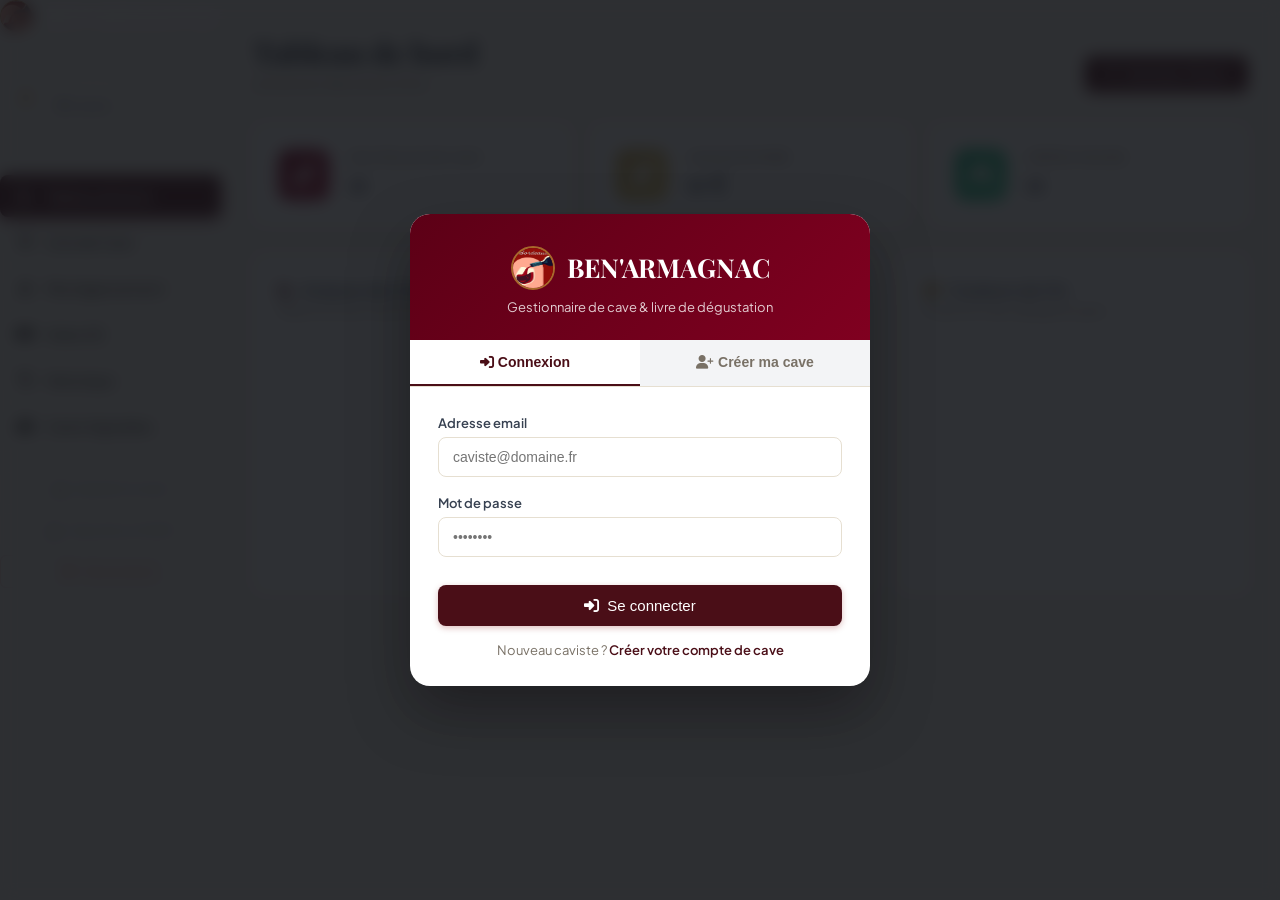
==== commit a622051a: "feat(design): identite singuliere haute-oenologie et chai de terroir (Cormorant Garamond, Plus Jakar" ====
--- a/templates/index.html
+++ b/templates/index.html
@@ -6,13 +6,15 @@
 <link rel="icon" type="image/png" href="/static/images/ben'armagnac.png">
 <title>BEN'ARMAGNAC — Gestion de Cave & Dégustations</title>
 
-<!-- Bibliothèques Externes -->
+<!-- Bibliothèques Externes & Typographies Singulières -->
 <link rel="stylesheet" href="https://unpkg.com/leaflet@1.9.4/dist/leaflet.css" />
 <link rel="stylesheet" href="https://cdnjs.cloudflare.com/ajax/libs/font-awesome/6.4.0/css/all.min.css">
-<link href="https://fonts.googleapis.com/css2?family=Playfair+Display:wght@400;600;700&family=Inter:wght@300;400;500;600&display=swap" rel="stylesheet">
+<link rel="preconnect" href="https://fonts.googleapis.com">
+<link rel="preconnect" href="https://fonts.gstatic.com" crossorigin>
+<link href="https://fonts.googleapis.com/css2?family=Cormorant+Garamond:ital,wght@0,500;0,600;0,700;1,400;1,600&family=Playfair+Display:ital,wght@0,600;0,700;1,400;1,600&family=Plus+Jakarta+Sans:wght@300;400;500;600;700&display=swap" rel="stylesheet">
 
 <!-- Feuilles de styles -->
-<link rel="stylesheet" href="/static/css/style.css?v=3.4">
+<link rel="stylesheet" href="/static/css/style.css?v=5.1.0">
 </head>
 <body>
 
@@ -172,25 +174,44 @@
             </button>
         </div>
 
-        <div class="card toolbar">
+        <div class="card toolbar inventory-toolbar">
             <div class="search-group">
                 <i class="fas fa-search"></i>
-                <input type="text" id="searchInput" placeholder="Rechercher domaine, appellation...">
-            </div>
-            <select id="filterType">
-                <option value="">Tous les types</option>
-                <option value="Rouge">Rouge</option>
-                <option value="Blanc">Blanc</option>
-                <option value="Rosé">Rosé</option>
-                <option value="Champagne">Champagne</option>
-                <option value="Cidre">Cidre</option>
-            </select>
-            <select id="filterZone">
-                <option value="">Tous les espaces</option>
-            </select>
-        </div>
-
-        <div class="table-wrapper card">
+                <input type="text" id="searchInput" placeholder="Rechercher domaine, appellation, millésime...">
+            </div>
+            <div class="toolbar-selects">
+                <select id="filterType" class="desktop-filter-select">
+                    <option value="">Tous les types</option>
+                    <option value="Rouge">Rouge</option>
+                    <option value="Blanc">Blanc</option>
+                    <option value="Rosé">Rosé</option>
+                    <option value="Champagne">Champagne</option>
+                    <option value="Cidre">Cidre</option>
+                    <option value="Bière">Bière</option>
+                    <option value="Spiritueux">Spiritueux (Armagnac, Whisky...)</option>
+                </select>
+                <select id="filterZone">
+                    <option value="">Tous les espaces</option>
+                </select>
+            </div>
+        </div>
+
+        <!-- Filtres sommelier par pastilles tactiles défilantes -->
+        <div class="mobile-filter-chips-bar" id="mobileFilterChips">
+            <button type="button" class="mobile-chip active" data-type="">Tous</button>
+            <button type="button" class="mobile-chip" data-type="Rouge"><span class="chip-wax-dot dot-rouge"></span>Rouge</button>
+            <button type="button" class="mobile-chip" data-type="Blanc"><span class="chip-wax-dot dot-blanc"></span>Blanc</button>
+            <button type="button" class="mobile-chip" data-type="Rosé"><span class="chip-wax-dot dot-rose"></span>Rosé</button>
+            <button type="button" class="mobile-chip" data-type="Champagne"><span class="chip-wax-dot dot-champagne"></span>Bulles</button>
+            <button type="button" class="mobile-chip" data-type="Spiritueux"><span class="chip-wax-dot dot-spiritueux"></span>Spiritueux</button>
+            <button type="button" class="mobile-chip" data-type="Bière"><span class="chip-wax-dot dot-biere"></span>Bière</button>
+        </div>
+
+        <!-- VUE CARTES MOBILES LUXE (Sur mobile <= 860px) -->
+        <div id="inventoryMobileCards" class="inventory-mobile-cards"></div>
+
+        <!-- VUE TABLEAU DESKTOP (Sur écrans larges > 860px) -->
+        <div class="table-wrapper card desktop-inventory-table">
             <table>
                 <thead>
                     <tr>
@@ -245,19 +266,41 @@
                 <h1>Visite Virtuelle 3D</h1>
                 <div class="date-indicator">Explorez votre cave personnalisée en temps réel</div>
             </div>
-            <div>
-                <button class="btn-secondary" onclick="init3D()">
-                    <i class="fas fa-sync-alt"></i> Recentrer la vue
+            <div style="display:flex; gap:8px; align-items:center; flex-wrap:wrap;">
+                <button type="button" class="btn-primary" onclick="open2DBlockViewer()" style="display:inline-flex; align-items:center; gap:6px;">
+                    <i class="fas fa-th-large"></i> Plan 2D interactif
+                </button>
+                <button type="button" class="btn-secondary" onclick="init3D()">
+                    <i class="fas fa-sync-alt"></i> Recentrer
                 </button>
             </div>
         </div>
 
         <div class="visualizer-container">
+            <!-- Barre de navigation rapide 3D (tactile & fluide) -->
+            <div class="cave-3d-quicknav" id="cave3DQuickNav">
+                <button type="button" class="btn-c3d-nav active" onclick="focus3DCamera('overview', this)">
+                    <i class="fas fa-eye"></i> Vue d'ensemble
+                </button>
+                <button type="button" class="btn-c3d-nav" onclick="focus3DCamera('casiers', this)">
+                    <i class="fas fa-cubes-stacked"></i> Casiers
+                </button>
+                <button type="button" class="btn-c3d-nav" onclick="focus3DCamera('cartons', this)">
+                    <i class="fas fa-boxes"></i> Caisses Bois
+                </button>
+                <button type="button" class="btn-c3d-nav" onclick="focus3DCamera('chariot', this)">
+                    <i class="fas fa-cocktail"></i> Chariot Spiritueux
+                </button>
+                <button type="button" class="btn-c3d-nav" onclick="focus3DCamera('armoire', this)">
+                    <i class="fas fa-temperature-low"></i> Armoire
+                </button>
+                <button type="button" class="btn-c3d-nav btn-c3d-2d" onclick="open2DBlockViewer()">
+                    <i class="fas fa-th-large"></i> Plan 2D
+                </button>
+            </div>
             <div id="canvas-container"></div>
             <div class="cave-hint">
-                <span><i class="fas fa-mouse"></i> Clic gauche + glisser : tourner</span>
-                <span><i class="fas fa-arrows-alt"></i> Molette : zoomer</span>
-                <span><i class="fas fa-hand-pointer"></i> Clic sur carton / casier : voir contenu</span>
+                <span><i class="fas fa-hand-pointer"></i> Touchez un casier, un chariot ou une caisse pour ouvrir en 2D</span>
             </div>
         </div>
     </div>
@@ -422,23 +465,26 @@
 <!-- 1. MODALE AJOUT / ÉDITION DE VIN -->
 <div id="modalAdd" class="modal-overlay hidden">
     <div class="modal-box">
+        <!-- Poignée mobile pour glisser/fermer -->
+        <div class="sheet-drag-handle"></div>
+
         <div class="modal-header">
             <h2 id="modalTitle"><i class="fas fa-wine-bottle" style="color: var(--primary);"></i> Ajouter un vin</h2>
-            <button class="close-modal-btn-x" onclick="document.getElementById('modalAdd').classList.add('hidden')">×</button>
+            <button type="button" class="close-modal-btn-x" onclick="document.getElementById('modalAdd').classList.add('hidden')" aria-label="Fermer">×</button>
         </div>
         <form id="formAddWine">
             <input type="hidden" id="edit_bottle_id">
             <div class="form-grid">
                 <div class="form-column">
-                    <h3><i class="fas fa-info-circle"></i> Caractéristiques</h3>
+                    <div class="form-section-title"><i class="fas fa-wine-bottle"></i> Flacon & Caractéristiques</div>
                     <div class="input-group">
                         <label for="f_nom">Domaine / Nom du flacon *</label>
-                        <input type="text" id="f_nom" required placeholder="Ex: Château Margaux">
+                        <input type="text" id="f_nom" required placeholder="Ex: Château Margaux" autocomplete="off">
                     </div>
                     <div class="row">
                         <div class="input-group">
                             <label for="f_millesime">Millésime</label>
-                            <input type="number" id="f_millesime" min="1900" max="2099" placeholder="2018">
+                            <input type="number" id="f_millesime" min="1900" max="2099" placeholder="2018" inputmode="numeric">
                         </div>
                         <div class="input-group">
                             <label for="f_type">Couleur / Type</label>
@@ -448,39 +494,46 @@
                                 <option value="Rosé">Rosé</option>
                                 <option value="Champagne">Champagne</option>
                                 <option value="Cidre">Cidre</option>
+                                <option value="Bière">Bière</option>
+                                <option value="Spiritueux">Spiritueux (Armagnac, Cognac, Whisky, Rhum...)</option>
                             </select>
                         </div>
                     </div>
                     <div class="row">
                         <div class="input-group">
-                            <label for="f_appellation">Appellation</label>
-                            <input type="text" id="f_appellation" placeholder="Ex: Margaux, Pessac-Léognan">
+                            <div style="display:flex; justify-content:space-between; align-items:center; margin-bottom:4px;">
+                                <label for="f_appellation" style="margin-bottom:0;">Appellation / Cru</label>
+                                <span style="font-size:10px; color:var(--text-muted);"><i class="fas fa-magic"></i> Raccourcis ci-dessous</span>
+                            </div>
+                            <input type="text" id="f_appellation" placeholder="Ex: Margaux, Bas-Armagnac..." list="appellationSuggestions" autocomplete="off">
+                            <datalist id="appellationSuggestions"></datalist>
+                            <div id="appellationShortcuts" class="appellation-shortcuts-bar"></div>
                         </div>
                         <div class="input-group">
-                            <label for="f_region">Région</label>
-                            <input type="text" id="f_region" placeholder="Ex: Bordeaux, Bourgogne">
+                            <label for="f_region">Région viticole</label>
+                            <input type="text" id="f_region" placeholder="Ex: Bordeaux, Gascogne, Bourgogne...">
                         </div>
                     </div>
                     <div class="row">
                         <div class="input-group">
-                            <label for="f_prix">Prix unitaire (€)</label>
-                            <div style="display: flex; gap: 6px; align-items: stretch;">
-                                <input type="number" id="f_prix" step="0.5" min="0" placeholder="0.00" style="flex: 1;">
-                                <button type="button" id="btnIdealwineEstimate" class="btn-secondary" style="padding: 8px 10px; font-size: 12px; white-space: nowrap; flex-shrink: 0;" title="Estimer la cote selon l'argus iDealwine">
-                                    <i class="fas fa-search-dollar"></i> Cote iDealwine
+                            <div style="display: flex; justify-content: space-between; align-items: center; margin-bottom: 6px;">
+                                <label for="f_prix" style="margin-bottom: 0;">Prix unitaire (€)</label>
+                                <button type="button" id="btnIdealwineEstimate" onclick="triggerIdealwineEstimate(event)" class="btn-secondary btn-cote-idealwine" title="Estimer la cote selon l'argus iDealwine">
+                                    <i class="fas fa-search-dollar"></i> <span>Cote iDealwine</span>
                                 </button>
                             </div>
+                            <input type="number" id="f_prix" step="0.5" min="0" placeholder="0.00" inputmode="decimal">
                             <div id="idealwineEstimateHint" style="font-size: 11px; margin-top: 5px; display: none;"></div>
                         </div>
                         <div class="input-group">
                             <label for="f_quantite">Nombre de bouteilles</label>
-                            <input type="number" id="f_quantite" min="1" max="120" value="1">
+                            <input type="number" id="f_quantite" min="1" max="120" value="1" inputmode="numeric">
                         </div>
                     </div>
                 </div>
 
                 <div class="form-column">
-                    <h3><i class="fas fa-map-marker-alt"></i> Emplacement & Stockage</h3>
+                    <div class="form-section-title"><i class="fas fa-map-pin"></i> Emplacement & Stockage</div>
                     <div class="input-group">
                         <label for="f_zone">Espace de conservation *</label>
                         <select id="f_zone">
@@ -510,25 +563,25 @@
                     <div id="placementGridGroup" class="row">
                         <div class="input-group">
                             <label for="f_col">Colonne</label>
-                            <input type="number" id="f_col" min="1" value="1">
+                            <input type="number" id="f_col" min="1" value="1" inputmode="numeric">
                         </div>
                         <div class="input-group">
                             <label for="f_lig">Ligne / Niveau</label>
-                            <input type="number" id="f_lig" min="1" value="1">
+                            <input type="number" id="f_lig" min="1" value="1" inputmode="numeric">
                         </div>
                     </div>
 
                     <div class="separator"></div>
 
-                    <h3><i class="fas fa-hourglass-half"></i> Maturité & Notes</h3>
+                    <div class="form-section-title"><i class="fas fa-hourglass-half"></i> Maturité & Notes</div>
                     <div class="row">
                         <div class="input-group">
                             <label for="f_apogee_debut">Apogée début</label>
-                            <input type="number" id="f_apogee_debut" placeholder="2025">
+                            <input type="number" id="f_apogee_debut" placeholder="2025" inputmode="numeric">
                         </div>
                         <div class="input-group">
                             <label for="f_apogee_fin">Apogée fin</label>
-                            <input type="number" id="f_apogee_fin" placeholder="2035">
+                            <input type="number" id="f_apogee_fin" placeholder="2035" inputmode="numeric">
                         </div>
                     </div>
                     <div class="input-group">
@@ -539,9 +592,21 @@
             </div>
 
             <div class="modal-footer">
-                <button type="button" class="btn-secondary" onclick="document.getElementById('modalAdd').classList.add('hidden')">Annuler</button>
-                <button type="button" id="btnSaveAndAddAnother" class="btn-secondary">Enregistrer et ajouter un autre</button>
-                <button type="submit" class="btn-primary"><i class="fas fa-check"></i> Enregistrer</button>
+                <button type="submit" class="btn-primary btn-save-main" style="font-weight:700; font-size:15px;">
+                    <i class="fas fa-check"></i> Enregistrer ce flacon
+                </button>
+                <div class="modal-footer-subactions">
+                    <label class="save-another-toggle" id="lblSaveAnother">
+                        <input type="checkbox" id="chkAddAnother">
+                        <span>Enchaîner avec un autre flacon</span>
+                    </label>
+                    <button type="button" id="btnSaveAndAddAnother" class="btn-secondary desktop-only-btn">
+                        <i class="fas fa-plus"></i> Enregistrer et ajouter un autre
+                    </button>
+                    <button type="button" class="btn-ghost desktop-only-btn" onclick="document.getElementById('modalAdd').classList.add('hidden')">
+                        Annuler
+                    </button>
+                </div>
             </div>
         </form>
     </div>
@@ -582,6 +647,10 @@
                 <div class="storage-type-card" data-type="armoire">
                     <i class="fas fa-temperature-low" style="color: #2563eb;"></i>
                     <span>Armoire à Vin Vitrée</span>
+                </div>
+                <div class="storage-type-card" data-type="chariot">
+                    <i class="fas fa-cocktail" style="color: #d97706;"></i>
+                    <span>Chariot à Spiritueux</span>
                 </div>
             </div>
 
@@ -779,40 +848,38 @@
 <!-- 4. MODALE VUE 2D DU BLOC DE STOCKAGE (INTERACTION 3D -> 2D) -->
 <div id="slotModal" class="modal-overlay hidden" role="dialog" aria-modal="true" aria-labelledby="blockViewerTitle">
     <div class="modal-box block-modal">
-        <!-- En-tête -->
-        <div class="modal-header" style="padding: 16px 20px; border-bottom: 1px solid var(--border); display: flex; justify-content: space-between; align-items: center; background: #fff;">
-            <div style="display: flex; align-items: center; gap: 12px;">
-                <div id="blockViewerIcon" style="width: 40px; height: 40px; border-radius: 10px; background: rgba(128,0,32,0.1); color: var(--primary); display: flex; align-items: center; justify-content: center; font-size: 20px;">
-                    <i class="fas fa-th"></i>
+        <!-- Poignée tactile mobile -->
+        <div class="sheet-drag-handle"></div>
+
+        <!-- En-tête épuré et compact -->
+        <div class="modal-header block-modal-header">
+            <div style="display: flex; align-items: center; gap: 10px;">
+                <div id="blockViewerIcon" class="block-viewer-avatar">
+                    <i class="fas fa-boxes"></i>
                 </div>
                 <div>
-                    <h2 id="blockViewerTitle" style="font-size: 18px; font-weight: 700; margin: 0; color: var(--primary); font-family: 'Playfair Display', serif;">Plan 2D du Bloc</h2>
-                    <div id="blockViewerSubtitle" style="font-size: 12px; color: var(--text-muted); margin-top: 2px;">Sélectionnez un casier ou un carton pour inspecter les bouteilles</div>
+                    <h2 id="blockViewerTitle" style="font-size: 16px; font-weight: 700; margin: 0; color: var(--primary); font-family: 'Playfair Display', serif;">Plan de la Cave</h2>
+                    <div id="blockViewerSubtitle" style="font-size: 11px; color: var(--text-muted); margin-top: 1px;">Touchez une caisse ou un casier pour voir son contenu</div>
                 </div>
             </div>
             <button type="button" class="close-modal-btn-x" onclick="closeModalSlot()" aria-label="Fermer">×</button>
         </div>
 
-        <!-- Onglets des espaces de stockage -->
+        <!-- Onglets des espaces de stockage (pilules défilantes) -->
         <div class="block-zone-tabs" id="blockZoneTabs">
             <!-- Rempli dynamiquement -->
         </div>
 
-        <!-- Résumé & Statistiques du bloc -->
-        <div class="block-summary-bar" id="blockSummaryBar">
-            <!-- Rempli dynamiquement -->
-        </div>
-
         <!-- Corps scrollable avec le schéma 2D + détail du casier cliqué -->
         <div class="block-modal-body">
-            <!-- Schéma 2D -->
+            <!-- Schéma 2D clair et aéré -->
             <div class="block-2d-canvas-container">
                 <div id="block2DGrid" class="block-2d-grid">
                     <!-- Généré dynamiquement selon le type de zone -->
                 </div>
             </div>
 
-            <!-- Détail de l'emplacement sélectionné -->
+            <!-- Détail compact de l'emplacement sélectionné -->
             <div class="block-slot-detail-panel" id="blockSlotDetailPanel">
                 <!-- Rempli dynamiquement -->
             </div>
@@ -840,9 +907,14 @@
                 <label for="prof_password">Nouveau mot de passe (laisser vide pour ne pas changer)</label>
                 <input type="password" id="prof_password" placeholder="6 caractères minimum">
             </div>
-            <div class="modal-footer" style="padding: 16px 0 0; background: transparent; border-top: none;">
-                <button type="button" class="btn-secondary" onclick="document.getElementById('profileModal').classList.add('hidden')">Fermer</button>
-                <button type="submit" class="btn-primary"><i class="fas fa-check"></i> Enregistrer</button>
+            <div class="modal-footer" style="padding: 16px 0 0; background: transparent; border-top: none; display: flex; justify-content: space-between; align-items: center; gap: 10px;">
+                <button type="button" id="btnProfileLogout" class="btn-danger" style="background: #fee2e2; color: #991b1b; border: 1px solid #fca5a5; padding: 9px 14px; border-radius: 8px; font-weight: 600; font-size: 13px; cursor: pointer;">
+                    <i class="fas fa-sign-out-alt"></i> Se déconnecter
+                </button>
+                <div style="display: flex; gap: 8px;">
+                    <button type="button" class="btn-secondary" onclick="document.getElementById('profileModal').classList.add('hidden')">Fermer</button>
+                    <button type="submit" class="btn-primary"><i class="fas fa-check"></i> Enregistrer</button>
+                </div>
             </div>
         </form>
     </div>
@@ -919,7 +991,7 @@
 <nav class="mobile-bottom-nav">
     <button type="button" class="mobile-nav-item active" data-target="dashboard">
         <i class="fas fa-chart-line"></i>
-        <span>Bord</span>
+        <span>Accueil</span>
     </button>
     <button type="button" class="mobile-nav-item" data-target="inventory">
         <i class="fas fa-list-ul"></i>
@@ -927,15 +999,15 @@
     </button>
     <button type="button" class="mobile-nav-item" data-target="cellar-config">
         <i class="fas fa-cubes-stacked"></i>
-        <span>Agencement</span>
+        <span>Espaces</span>
     </button>
     <button type="button" class="mobile-nav-item" data-target="cave3d">
         <i class="fas fa-vr-cardboard"></i>
-        <span>Visite 3D</span>
+        <span>3D</span>
     </button>
     <button type="button" class="mobile-nav-item" data-target="historique">
         <i class="fas fa-history"></i>
-        <span>Dégustations</span>
+        <span>Dégust.</span>
     </button>
     <button type="button" class="mobile-nav-item" data-target="map">
         <i class="fas fa-map-marked-alt"></i>
@@ -950,10 +1022,10 @@
 <script src="https://unpkg.com/leaflet@1.9.4/dist/leaflet.js"></script>
 
 <!-- Application Scripts -->
-<script src="/static/js/api.js?v=3.4"></script>
-<script src="/static/js/state.js?v=3.4"></script>
-<script src="/static/js/visualizer3d.js?v=3.4"></script>
-<script src="/static/js/app.js?v=3.4"></script>
+<script src="/static/js/api.js?v=5.1.0"></script>
+<script src="/static/js/state.js?v=5.1.0"></script>
+<script src="/static/js/visualizer3d.js?v=5.1.0"></script>
+<script src="/static/js/app.js?v=5.1.0"></script>
 
 </body>
 </html>
--- a/static/css/style.css
+++ b/static/css/style.css
@@ -1,48 +1,74 @@
 :root {
-    /* --- PALETTE COULEURS VINS — WCAG AA compliant --- */
-    --col-rouge: #800020;
-    --col-rouge-bg: #f5e6e8;
-    --col-rouge-text: #5c0016;
-
-    --col-blanc: #854d0e;       /* amber-800 sur fond clair: ratio ~7:1 */
-    --col-blanc-bg: #fefce8;
-
-    --col-rose: #9d174d;        /* pink-800 sur fond clair */
-    --col-rose-bg: #fdf2f8;
-
-    --col-champagne: #c9a84c;   /* or/champagne, sémantiquement correct */
-    --col-champagne-bg: #fdf8ed;
-    --col-champagne-text: #78480a;
-
-    --col-cidre: #b45309;       /* ambre doux */
-    --col-cidre-bg: #fef3c7;
-    --col-cidre-text: #78350f;
-
-    /* --- UI GÉNÉRALE --- */
-    --primary: #800020;
-    --primary-dark: #5c0016;
-    --primary-light: rgba(128,0,32,0.08);
-    --accent: #d4af37;
-    --bg-dark: #121418;
-    --bg-light: #f3f4f6;
+    /* --- PALETTE DE CARACTÈRE : CHAI DE PRESTIGE & TERROIR --- */
+    --col-rouge: #58111a;
+    --col-rouge-bg: #f9eff1;
+    --col-rouge-text: #420a12;
+
+    --col-blanc: #8a6218;
+    --col-blanc-bg: #fbf6eb;
+    --col-blanc-text: #5c400c;
+
+    --col-rose: #9a2847;
+    --col-rose-bg: #fdf0f4;
+    --col-rose-text: #6b142c;
+
+    --col-champagne: #9b7a2d;
+    --col-champagne-bg: #fcf6e9;
+    --col-champagne-text: #6b521b;
+
+    --col-cidre: #9c5414;
+    --col-cidre-bg: #fcf2e8;
+    --col-cidre-text: #663409;
+
+    --col-biere: #986616;
+    --col-biere-bg: #fcf4e8;
+
+    --col-spiritueux: #873e12;
+    --col-spiritueux-bg: #faefe8;
+    --col-spiritueux-text: #592507;
+
+    /* --- UI HAUTE-ŒNOLOGIE (Moins d'IA, plus de noblesse artisanale) --- */
+    --primary: #4a0e17;             /* Lie-de-vin velouté grand cru */
+    --primary-dark: #32080f;        /* Nectar sombre */
+    --primary-light: rgba(74, 14, 23, 0.07);
+    --primary-hover: #5d131f;
+
+    --accent: #c29849;              /* Laiton vieilli, cire de cachet & feuille d'or sobre */
+    --accent-light: #f7eed8;
+    --accent-dark: #8c6720;
+
+    --bg-dark: #141210;             /* Chêne fumé / noir d'encre chaud */
+    --bg-light: #f7f5ee;            /* Pierre calcaire / papier vergé naturel */
     --white: #ffffff;
-    --text-main: #1f2937;
-    --text-muted: #6b7280;
-    --border: #e5e7eb;
-    --shadow-sm: 0 1px 3px rgba(0,0,0,0.08);
-    --shadow-md: 0 4px 12px rgba(0,0,0,0.10);
-    --radius: 12px;
+    --text-main: #1c1815;           /* Encre sépia profonde */
+    --text-secondary: #48413a;      /* Brun minéral */
+    --text-muted: #797166;          /* Cendre chaude */
+
+    --border: #e6dfd1;              /* Liseré parchemin chaud */
+    --border-subtle: #efeae0;
+    --border-accent: rgba(194, 152, 73, 0.35);
+
+    --shadow-sm: 0 1px 3px rgba(35, 25, 15, 0.04);
+    --shadow-md: 0 4px 16px rgba(35, 25, 15, 0.07);
+    --shadow-lg: 0 12px 32px rgba(35, 25, 15, 0.12);
+    --radius: 10px;
 
     /* Toast */
-    --toast-bg: #1f2937;
-    --toast-text: #f9fafb;
+    --toast-bg: #1e1a17;
+    --toast-text: #f7f4ed;
 }
 
 * { box-sizing: border-box; margin: 0; padding: 0; }
 
 body {
-    font-family: 'Inter', sans-serif;
+    font-family: 'Plus Jakarta Sans', -apple-system, BlinkMacSystemFont, sans-serif;
     background-color: var(--bg-light);
+    color: var(--text-main);
+    display: flex;
+    height: 100vh;
+    overflow: hidden;
+    -webkit-font-smoothing: antialiased;
+}
     color: var(--text-main);
     display: flex;
     height: 100vh;
@@ -277,6 +303,8 @@
 .badge-rose      { background: var(--col-rose-bg);      color: var(--col-rose);         border-color: rgba(157,23,77,0.12); }
 .badge-champagne { background: var(--col-champagne-bg); color: var(--col-champagne-text); border-color: rgba(120,72,10,0.12); }
 .badge-cidre     { background: var(--col-cidre-bg);     color: var(--col-cidre-text);   border-color: rgba(120,53,15,0.12); }
+.badge-biere      { background: #fef3c7; color: #b45309; border-color: rgba(180,83,9,0.2); }
+.badge-spiritueux { background: #ffedd5; color: #9a3412; border-color: rgba(154,52,18,0.25); }
 
 /* Dots */
 .dot { width: 10px; height: 10px; border-radius: 50%; display: inline-block; margin-right: 6px; transform: translateY(1px); flex-shrink: 0; }
@@ -331,9 +359,9 @@
 
 /* ===================== MODAL BASE ===================== */
 .modal-overlay {
-    position: fixed; inset: 0; background: rgba(0,0,0,0.45);
-    z-index: 200; display: flex; align-items: center; justify-content: center;
-    backdrop-filter: blur(3px); padding: 16px;
+    position: fixed; inset: 0; background: rgba(0,0,0,0.6);
+    z-index: 10005 !important; display: flex; align-items: center; justify-content: center;
+    backdrop-filter: blur(4px); padding: 16px;
 }
 .hidden, .modal-overlay.hidden, .auth-overlay.hidden { display: none !important; }
 .modal-box {
@@ -852,9 +880,12 @@
    BEN'ARMAGNAC — DESIGN MOBILE RESPONSIVE ULTRA-OPTIMISÉ (iOS & Android)
    ===================================================================== */
 
-/* Par défaut sur Desktop (écrans larges) */
-.mobile-topbar, .mobile-bottom-nav {
+/* Par défaut sur Desktop (écrans larges > 860px) */
+.mobile-topbar, .mobile-bottom-nav, .inventory-mobile-cards, .mobile-filter-chips-bar, .sheet-drag-handle, .save-another-toggle {
     display: none !important;
+}
+.desktop-inventory-table {
+    display: block !important;
 }
 
 @media (min-width: 861px) and (max-width: 1100px) {
@@ -896,12 +927,14 @@
         left: 0 !important;
         right: 0 !important;
         width: 100% !important;
-        height: 56px !important;
-        background: var(--bg-dark);
+        height: calc(52px + env(safe-area-inset-top, 0px)) !important;
+        padding: env(safe-area-inset-top, 0px) 14px 0 14px !important;
+        background: #0f172a !important;
         color: white;
-        padding: 0 14px;
         z-index: 9999 !important;
         box-shadow: 0 2px 8px rgba(0,0,0,0.25);
+        align-items: center;
+        justify-content: space-between;
     }
     .mobile-topbar-brand {
         display: flex;
@@ -943,7 +976,7 @@
         width: 36px;
         height: 36px;
         border-radius: 50%;
-        background: rgba(255,255,255,0.1);
+        background: rgba(255,255,255,0.12);
         border: none;
         color: white;
         display: flex;
@@ -951,24 +984,24 @@
         justify-content: center;
         font-size: 14px;
         cursor: pointer;
-        transition: 0.2s;
+        transition: 0.15s;
     }
     .mobile-icon-btn:active {
         background: var(--primary);
         transform: scale(0.95);
     }
 
-    /* 3. Zone de contenu avec padding top et bottom pour dégager les barres fixes */
+    /* 3. Zone de contenu avec padding sécurisé iPhone */
     .content {
         display: block !important;
         width: 100% !important;
         box-sizing: border-box !important;
-        padding: 68px 12px 82px 12px !important;
+        padding: calc(62px + env(safe-area-inset-top, 0px)) 12px calc(74px + env(safe-area-inset-bottom, 0px)) 12px !important;
         min-height: 100vh !important;
         overflow-y: visible !important;
     }
 
-    /* 4. Barre de navigation basse (Bottom Nav) FIXE EN BAS DE L'ÉCRAN */
+    /* 4. Barre de navigation basse (Bottom Nav) */
     .mobile-bottom-nav {
         display: flex !important;
         position: fixed !important;
@@ -976,16 +1009,14 @@
         left: 0 !important;
         right: 0 !important;
         width: 100% !important;
-        height: 62px !important;
-        background: #111827 !important;
-        backdrop-filter: blur(16px);
-        -webkit-backdrop-filter: blur(16px);
-        border-top: 1px solid rgba(255,255,255,0.15) !important;
+        height: calc(56px + env(safe-area-inset-bottom, 0px)) !important;
+        padding-bottom: env(safe-area-inset-bottom, 0px) !important;
+        background: #0f172a !important;
+        border-top: 1px solid rgba(255,255,255,0.08) !important;
         z-index: 9999 !important;
         justify-content: space-around;
         align-items: center;
-        padding-bottom: env(safe-area-inset-bottom);
-        box-shadow: 0 -3px 16px rgba(0,0,0,0.4);
+        box-shadow: 0 -4px 20px rgba(0,0,0,0.3) !important;
     }
     .mobile-nav-item {
         flex: 1;
@@ -993,19 +1024,19 @@
         flex-direction: column;
         align-items: center;
         justify-content: center;
-        gap: 3px;
+        gap: 2px;
         background: transparent;
         border: none;
-        color: #9ca3af;
+        color: #94a3b8;
         font-size: 10px;
         font-weight: 500;
         cursor: pointer;
-        padding: 6px 2px;
+        padding: 5px 1px;
         transition: all 0.15s;
         -webkit-tap-highlight-color: transparent;
     }
     .mobile-nav-item i {
-        font-size: 17px;
+        font-size: 16px;
         transition: transform 0.15s;
     }
     .mobile-nav-item.active {
@@ -1021,120 +1052,546 @@
     .view-header {
         flex-direction: column !important;
         align-items: stretch !important;
-        gap: 12px !important;
-        margin-bottom: 18px !important;
+        gap: 8px !important;
+        margin-bottom: 14px !important;
     }
     .view-header h1 {
-        font-size: 22px !important;
+        font-size: 20px !important;
+        line-height: 1.2 !important;
+    }
+    .date-indicator {
+        font-size: 12px !important;
     }
     .view-header .btn-primary, .view-header .btn-secondary {
         width: 100% !important;
         justify-content: center !important;
-        padding: 12px !important;
-    }
-
-    /* 6. Dashboard & KPIs */
+        padding: 10px 14px !important;
+        font-size: 14px !important;
+        border-radius: 10px !important;
+    }
+
+    /* 6. Dashboard & KPIs (Disposition en grille 3 compacte) */
     .kpi-grid {
-        grid-template-columns: 1fr !important;
-        gap: 10px !important;
-        margin-bottom: 18px !important;
+        grid-template-columns: repeat(3, 1fr) !important;
+        gap: 8px !important;
+        margin-bottom: 14px !important;
     }
     .kpi {
-        padding: 14px 16px !important;
-        gap: 14px !important;
+        padding: 10px 6px !important;
+        gap: 6px !important;
+        flex-direction: column !important;
+        align-items: center !important;
+        text-align: center !important;
+        border-radius: 12px !important;
+        box-shadow: 0 1px 3px rgba(0,0,0,0.04) !important;
     }
     .kpi-icon {
-        width: 44px !important;
-        height: 44px !important;
-        font-size: 18px !important;
-        border-radius: 10px !important;
+        width: 32px !important;
+        height: 32px !important;
+        font-size: 13px !important;
+        border-radius: 8px !important;
+    }
+    .kpi-label {
+        font-size: 10px !important;
+        line-height: 1.15 !important;
+        margin-bottom: 2px !important;
+        color: #64748b !important;
     }
     .kpi-value {
-        font-size: 22px !important;
+        font-size: 15px !important;
+        font-weight: 700 !important;
     }
     .charts-grid {
         grid-template-columns: 1fr !important;
-        gap: 14px !important;
+        gap: 12px !important;
     }
     .chart-container {
-        min-height: 260px !important;
-        padding: 16px !important;
-    }
-
-    /* 7. Livre de cave & Recherche */
-    .toolbar {
+        min-height: 240px !important;
+        padding: 14px !important;
+        border-radius: 12px !important;
+    }
+
+    /* 7. Livre de cave & Recherche Mobile-First */
+    .inventory-toolbar {
         flex-direction: column !important;
         align-items: stretch !important;
         gap: 8px !important;
-        padding: 12px !important;
+        padding: 10px 12px !important;
+        margin-bottom: 10px !important;
+        border-radius: 12px !important;
     }
     .search-group {
         width: 100% !important;
         min-width: 0 !important;
     }
     .search-group input {
-        font-size: 16px !important; /* Évite le zoom automatique iOS Safari */
-    }
-    .toolbar select {
-        width: 100% !important;
-        min-width: 0 !important;
         font-size: 15px !important;
         padding: 10px 12px !important;
-    }
-
-    /* Tableau Scrollable */
-    .table-wrapper {
+        border-radius: 8px !important;
+    }
+    .desktop-filter-select {
+        display: none !important;
+    }
+    .toolbar-selects select {
+        width: 100% !important;
+        font-size: 14px !important;
+        padding: 9px 12px !important;
+        border-radius: 8px !important;
+    }
+
+    /* Puces filtres sommelier défilantes */
+    .mobile-filter-chips-bar {
+        display: flex !important;
+        gap: 8px !important;
         overflow-x: auto !important;
-        -webkit-overflow-scrolling: touch;
-        border-radius: 10px !important;
-        margin: 0 -4px;
-    }
-    table {
-        min-width: 580px;
-    }
-    th, td {
-        padding: 10px 12px !important;
-        font-size: 12px !important;
-    }
-    .action-btn {
-        padding: 8px 10px !important;
-        font-size: 16px !important;
-    }
-
-    /* 8. Modales en style Bottom-Sheet */
+        -webkit-overflow-scrolling: touch !important;
+        scrollbar-width: none !important;
+        margin-bottom: 14px !important;
+        padding: 2px 2px 6px 2px !important;
+    }
+    .mobile-filter-chips-bar::-webkit-scrollbar {
+        display: none !important;
+    }
+    .mobile-chip {
+        flex-shrink: 0 !important;
+        display: inline-flex !important;
+        align-items: center !important;
+        gap: 6px !important;
+        background: #ffffff !important;
+        border: 1px solid var(--border) !important;
+        color: var(--text-secondary) !important;
+        padding: 7px 13px !important;
+        border-radius: 8px !important;
+        font-family: 'Plus Jakarta Sans', sans-serif !important;
+        font-size: 12.5px !important;
+        font-weight: 600 !important;
+        cursor: pointer !important;
+        transition: all 0.15s ease !important;
+        -webkit-tap-highlight-color: transparent !important;
+        box-shadow: 0 1px 2px rgba(35,25,15,0.03) !important;
+    }
+    .mobile-chip:active {
+        transform: scale(0.97) !important;
+    }
+    .mobile-chip.active {
+        background: var(--primary) !important;
+        color: #fdfbf9 !important;
+        border-color: var(--primary) !important;
+        box-shadow: 0 2px 8px rgba(74, 14, 23, 0.28) !important;
+    }
+    .chip-wax-dot {
+        width: 7px;
+        height: 7px;
+        border-radius: 50%;
+        display: inline-block;
+        flex-shrink: 0;
+    }
+    .dot-rouge { background: #58111a; box-shadow: 0 0 0 1px rgba(88, 17, 26, 0.3); }
+    .dot-blanc { background: #8a6218; box-shadow: 0 0 0 1px rgba(138, 98, 24, 0.3); }
+    .dot-rose { background: #9a2847; box-shadow: 0 0 0 1px rgba(154, 40, 71, 0.3); }
+    .dot-champagne { background: #9b7a2d; box-shadow: 0 0 0 1px rgba(155, 122, 45, 0.3); }
+    .dot-spiritueux { background: #873e12; box-shadow: 0 0 0 1px rgba(135, 62, 18, 0.3); }
+    .dot-biere { background: #986616; box-shadow: 0 0 0 1px rgba(152, 102, 22, 0.3); }
+
+    /* Masquer le tableau desktop sur téléphone */
+    .desktop-inventory-table {
+        display: none !important;
+    }
+
+    /* Cartes flacons sommelier de caractère sur téléphone */
+    .inventory-mobile-cards {
+        display: flex !important;
+        flex-direction: column !important;
+        gap: 10px !important;
+        width: 100% !important;
+    }
+    .mobile-wine-card {
+        background: #ffffff;
+        border: 1px solid var(--border);
+        border-radius: 10px;
+        box-shadow: 0 1px 3px rgba(35, 25, 15, 0.04);
+        overflow: hidden;
+        transition: all 0.2s cubic-bezier(0.16, 1, 0.3, 1);
+    }
+    .mobile-wine-card.open {
+        border-color: #d8cebe;
+        box-shadow: 0 4px 14px rgba(35, 25, 15, 0.08);
+    }
+    .mobile-wine-header {
+        display: flex;
+        align-items: center;
+        padding: 13px 14px;
+        cursor: pointer;
+        position: relative;
+        gap: 12px;
+        -webkit-tap-highlight-color: transparent;
+    }
+    .mobile-wine-stripe {
+        width: 3.5px;
+        height: 38px;
+        border-radius: 2px;
+        flex-shrink: 0;
+    }
+    .mobile-wine-info {
+        flex: 1;
+        min-width: 0;
+    }
+    .mobile-wine-title-line {
+        display: flex;
+        justify-content: space-between;
+        align-items: center;
+        gap: 8px;
+    }
+    .mobile-wine-title {
+        font-family: 'Playfair Display', Georgia, serif;
+        font-size: 15.5px;
+        font-weight: 700;
+        color: var(--text-main);
+        letter-spacing: -0.01em;
+        margin: 0;
+        white-space: nowrap;
+        overflow: hidden;
+        text-overflow: ellipsis;
+    }
+    .mobile-wine-count {
+        font-family: 'Plus Jakarta Sans', sans-serif;
+        font-variant-numeric: tabular-nums;
+        background: var(--primary-light);
+        color: var(--primary);
+        font-weight: 700;
+        font-size: 11px;
+        letter-spacing: 0.02em;
+        padding: 2.5px 8px;
+        border-radius: 6px;
+        border: 1px solid rgba(74, 14, 23, 0.12);
+        flex-shrink: 0;
+    }
+    .mobile-wine-subline {
+        display: flex;
+        align-items: baseline;
+        gap: 8px;
+        margin-top: 4px;
+    }
+    .sommelier-tag {
+        font-family: 'Plus Jakarta Sans', sans-serif;
+        font-size: 10px;
+        font-weight: 700;
+        letter-spacing: 0.05em;
+        text-transform: uppercase;
+        padding: 2px 7px;
+        border-radius: 4px;
+        border: 1px solid transparent;
+    }
+    .mobile-wine-region {
+        font-family: 'Cormorant Garamond', Georgia, serif;
+        font-style: italic;
+        font-size: 13.5px;
+        color: var(--text-muted);
+        white-space: nowrap;
+        overflow: hidden;
+        text-overflow: ellipsis;
+    }
+    .mobile-wine-chevron {
+        color: #a8a095;
+        font-size: 12px;
+        transition: transform 0.25s cubic-bezier(0.16, 1, 0.3, 1);
+        padding: 4px;
+    }
+    .mobile-wine-card.open .mobile-wine-chevron {
+        transform: rotate(180deg);
+        color: var(--primary);
+    }
+    .mobile-wine-body {
+        display: none;
+        padding: 0 12px 12px 12px;
+        border-top: 1px solid var(--border-subtle);
+        background: #faf8f5;
+        flex-direction: column;
+        gap: 8px;
+    }
+    .mobile-wine-card.open .mobile-wine-body {
+        display: flex;
+    }
+    .mobile-bottle-item {
+        background: #ffffff;
+        border: 1px solid var(--border);
+        border-radius: 8px;
+        padding: 11px 13px;
+        margin-top: 8px;
+        box-shadow: 0 1px 2px rgba(35, 25, 15, 0.02);
+    }
+    .mobile-bottle-header {
+        display: flex;
+        justify-content: space-between;
+        align-items: baseline;
+    }
+    .mobile-bottle-title {
+        display: flex;
+        align-items: baseline;
+        gap: 8px;
+    }
+    .mobile-bottle-millesime {
+        font-family: 'Playfair Display', Georgia, serif;
+        font-weight: 700;
+        font-size: 16px;
+        color: var(--primary);
+        letter-spacing: 0.02em;
+    }
+    .mobile-bottle-appellation {
+        font-family: 'Cormorant Garamond', Georgia, serif;
+        font-style: italic;
+        font-size: 14px;
+        color: var(--text-secondary);
+        font-weight: 500;
+    }
+    .mobile-bottle-price {
+        font-family: 'Plus Jakarta Sans', sans-serif;
+        font-variant-numeric: tabular-nums;
+        font-weight: 700;
+        font-size: 13px;
+        color: #2a221b;
+    }
+    .mobile-bottle-meta {
+        display: flex;
+        justify-content: space-between;
+        align-items: center;
+        margin-top: 6px;
+        flex-wrap: wrap;
+        gap: 4px;
+    }
+    .mobile-bottle-loc {
+        font-size: 11.5px;
+        color: var(--text-muted);
+        letter-spacing: 0.01em;
+    }
+    .sommelier-apogee-badge {
+        font-size: 10.5px;
+        font-weight: 600;
+        padding: 2px 7px;
+        border-radius: 4px;
+        letter-spacing: 0.02em;
+    }
+    .sommelier-apogee-badge.apogee-ready {
+        background: #f1f8f3;
+        color: #1b5e20;
+        border: 1px solid #c8e6c9;
+    }
+    .sommelier-apogee-badge.apogee-wait {
+        background: #f5f8fc;
+        color: #1e3a8a;
+        border: 1px solid #dbeafe;
+    }
+    .sommelier-apogee-badge.apogee-urgent {
+        background: #fcf2f2;
+        color: #991b1b;
+        border: 1px solid #fecaca;
+    }
+    .mobile-bottle-actions {
+        display: flex;
+        gap: 8px;
+        margin-top: 10px;
+        padding-top: 9px;
+        border-top: 1px solid var(--border-subtle);
+    }
+    .btn-m-action {
+        display: inline-flex;
+        align-items: center;
+        justify-content: center;
+        gap: 6px;
+        padding: 8px 12px;
+        font-size: 12px;
+        font-weight: 600;
+        border-radius: 6px;
+        cursor: pointer;
+        border: none;
+        min-height: 38px;
+        transition: all 0.15s ease;
+        -webkit-tap-highlight-color: transparent;
+    }
+    .btn-m-action.m-drink {
+        flex: 2;
+        background: var(--primary);
+        color: #fdfaf6;
+        border: 1px solid rgba(194, 152, 73, 0.35);
+        box-shadow: 0 1px 4px rgba(74, 14, 23, 0.25);
+    }
+    .btn-m-action.m-drink:active {
+        background: var(--primary-dark);
+    }
+    .btn-m-action.m-edit {
+        flex: 1;
+        background: #ffffff;
+        color: var(--text-secondary);
+        border: 1px solid var(--border);
+    }
+    .btn-m-action.m-delete {
+        background: #fdf8f8;
+        color: #a82e2e;
+        border: 1px solid #f2dede;
+        padding: 8px 11px;
+    }
+    .mobile-empty-inventory {
+        text-align: center;
+        padding: 40px 16px;
+        background: #ffffff;
+        border-radius: 14px;
+        border: 1px dashed #cbd5e1;
+        color: #64748b;
+    }
+    .mobile-empty-inventory i {
+        font-size: 32px;
+        color: #cbd5e1;
+        margin-bottom: 8px;
+    }
+
+    /* 8. Modales en style Bottom-Sheet iPhone */
     .modal-overlay {
         padding: 0 !important;
         align-items: flex-end !important;
+        z-index: 10005 !important;
     }
     .modal-box {
         width: 100% !important;
         max-width: 100% !important;
-        max-height: 90dvh !important;
+        max-height: 88dvh !important;
         border-radius: 20px 20px 0 0 !important;
         margin: 0 !important;
         box-shadow: 0 -10px 30px rgba(0,0,0,0.35) !important;
+        display: flex !important;
+        flex-direction: column !important;
+        overflow: hidden !important;
+    }
+    .sheet-drag-handle {
+        display: block !important;
+        width: 38px;
+        height: 4px;
+        background: #cbd5e1;
+        border-radius: 3px;
+        margin: 8px auto 2px auto;
+        flex-shrink: 0;
+    }
+    .modal-box > form {
+        display: flex !important;
+        flex-direction: column !important;
+        flex: 1 1 auto !important;
+        min-height: 0 !important;
+        overflow: hidden !important;
     }
     .modal-header {
-        padding: 16px 18px !important;
+        padding: 10px 16px !important;
+        flex-shrink: 0 !important;
     }
     .modal-header h2 {
         font-size: 16px !important;
     }
+    .form-grid {
+        grid-template-columns: 1fr !important;
+        flex: 1 1 auto !important;
+        overflow-y: auto !important;
+        -webkit-overflow-scrolling: touch !important;
+    }
+    .form-column {
+        padding: 10px 16px !important;
+    }
+    .form-section-title {
+        font-size: 11px !important;
+        text-transform: uppercase !important;
+        letter-spacing: 0.8px !important;
+        font-weight: 700 !important;
+        color: #64748b !important;
+        margin: 10px 0 8px 0 !important;
+        display: flex !important;
+        align-items: center !important;
+        gap: 6px !important;
+        border-bottom: 1px solid #f1f5f9 !important;
+        padding-bottom: 4px !important;
+    }
+    .form-section-title i {
+        font-size: 11px !important;
+        color: var(--primary) !important;
+    }
     .modal-footer {
-        padding: 14px 18px !important;
+        padding: 10px 16px max(14px, env(safe-area-inset-bottom, 14px)) !important;
+        display: flex !important;
         flex-direction: column !important;
-        gap: 8px !important;
+        gap: 6px !important;
+        background: #ffffff !important;
+        border-top: 1px solid #f1f5f9 !important;
+        box-shadow: 0 -3px 12px rgba(0,0,0,0.06) !important;
+        flex-shrink: 0 !important;
+        z-index: 50 !important;
     }
     .modal-footer button {
         width: 100% !important;
         justify-content: center !important;
-        padding: 12px !important;
-    }
-    .form-grid {
-        grid-template-columns: 1fr !important;
-    }
-    .form-column {
-        padding: 16px !important;
+        min-height: 44px !important;
+        padding: 10px 14px !important;
+        font-size: 14px !important;
+        border-radius: 10px !important;
+    }
+    .modal-footer .btn-save-main {
+        font-size: 15px !important;
+        font-weight: 700 !important;
+        min-height: 46px !important;
+        border-radius: 12px !important;
+        box-shadow: 0 3px 10px rgba(128,0,32,0.25) !important;
+    }
+    .modal-footer-subactions {
+        display: flex !important;
+        justify-content: center !important;
+        align-items: center !important;
+        width: 100% !important;
+    }
+    .desktop-only-btn {
+        display: none !important;
+    }
+    .save-another-toggle {
+        display: inline-flex !important;
+        align-items: center !important;
+        justify-content: center !important;
+        gap: 6px !important;
+        font-size: 12px !important;
+        color: #64748b !important;
+        cursor: pointer !important;
+        padding: 4px 8px !important;
+    }
+    .save-another-toggle input {
+        accent-color: var(--primary) !important;
+        width: 16px !important;
+        height: 16px !important;
+    }
+
+    /* 2D Plan Modal Header & Caisses */
+    .block-modal-header {
+        padding: 10px 14px !important;
+    }
+    .block-modal-header h2 {
+        font-size: 15px !important;
+        white-space: nowrap !important;
+        overflow: hidden !important;
+        text-overflow: ellipsis !important;
+        max-width: calc(100vw - 110px) !important;
+    }
+    .casier-2d-cell {
+        min-width: 36px !important;
+        min-height: 36px !important;
+        font-size: 9px !important;
+        padding: 2px !important;
+    }
+    .casier-badge-count {
+        font-size: 11px !important;
+    }
+    .carton-2d-grid {
+        grid-template-columns: repeat(auto-fill, minmax(130px, 1fr)) !important;
+        gap: 8px !important;
+    }
+    .carton-2d-crate {
+        min-height: 92px !important;
+        padding: 8px 10px !important;
+        border-radius: 8px !important;
+    }
+    .crate-brand-title {
+        font-size: 11px !important;
     }
     .form-column:first-child {
         border-right: none !important;
@@ -1146,7 +1603,8 @@
     }
     .input-group input, .input-group select, .input-group textarea {
         font-size: 16px !important; /* Pas de zoom intempestif sur iPhone */
-        padding: 11px 12px !important;
+        padding: 10px 12px !important;
+        border-radius: 8px !important;
     }
 
     /* 9. Visite 3D sur mobile */
@@ -1534,51 +1992,84 @@
 
 
 /* =====================================================================
-   VUE 2D D'UN BLOC DE STOCKAGE (INTERACTION 3D -> 2D)
+   VUE 2D D'UN BLOC DE STOCKAGE (INTERACTION 3D -> 2D) — REDESIGN ÉPURÉ
    ===================================================================== */
+.sheet-drag-handle {
+    width: 38px;
+    height: 4px;
+    background: #cbd5e1;
+    border-radius: 3px;
+    margin: 8px auto 2px auto;
+}
+
+.block-modal-header {
+    padding: 8px 18px 10px 18px !important;
+    border-bottom: 1px solid #f1f5f9;
+    display: flex;
+    justify-content: space-between;
+    align-items: center;
+    background: #ffffff;
+}
+
+.block-viewer-avatar {
+    width: 36px;
+    height: 36px;
+    border-radius: 8px;
+    background: rgba(128, 0, 32, 0.08);
+    color: var(--primary);
+    display: flex;
+    align-items: center;
+    justify-content: center;
+    font-size: 16px;
+    flex-shrink: 0;
+}
+
 .block-modal {
-    max-width: 960px !important;
+    max-width: 820px !important;
     width: 95vw !important;
-    max-height: 90vh !important;
+    max-height: 86vh !important;
     display: flex !important;
     flex-direction: column !important;
     border-radius: 16px !important;
     overflow: hidden !important;
     padding: 0 !important;
     background: #ffffff !important;
+    box-shadow: 0 16px 40px rgba(0,0,0,0.18) !important;
 }
 
 .block-zone-tabs {
     display: flex;
-    gap: 8px;
+    gap: 6px;
     overflow-x: auto;
-    padding: 10px 18px;
-    background: #f8fafc;
-    border-bottom: 1px solid var(--border);
+    padding: 8px 16px;
+    background: #fafafa;
+    border-bottom: 1px solid #f1f5f9;
     -webkit-overflow-scrolling: touch;
+    scrollbar-width: none;
+}
+.block-zone-tabs::-webkit-scrollbar {
+    display: none;
 }
 
 .block-zone-tab {
     display: inline-flex;
     align-items: center;
     gap: 6px;
-    padding: 6px 14px;
-    border-radius: 20px;
-    border: 1px solid var(--border);
+    padding: 6px 12px;
+    border-radius: 18px;
+    border: 1px solid #e2e8f0;
     background: #ffffff;
-    color: #4b5563;
+    color: #475569;
     font-size: 12px;
     font-weight: 500;
     cursor: pointer;
     white-space: nowrap;
-    transition: all 0.2s;
-}
-
+    transition: all 0.15s ease;
+}
 .block-zone-tab:hover {
     border-color: var(--primary);
     color: var(--primary);
 }
-
 .block-zone-tab.active {
     background: var(--primary);
     color: #ffffff;
@@ -1586,145 +2077,235 @@
     font-weight: 700;
     box-shadow: 0 2px 6px rgba(128, 0, 32, 0.25);
 }
-
-.block-summary-bar {
-    display: flex;
-    justify-content: space-between;
-    align-items: center;
-    padding: 10px 20px;
-    background: #ffffff;
-    border-bottom: 1px solid #f1f5f9;
-    font-size: 12px;
-    color: #475569;
-    flex-wrap: wrap;
-    gap: 8px;
+.tab-count-badge {
+    background: rgba(0,0,0,0.06);
+    color: inherit;
+    padding: 1px 6px;
+    border-radius: 10px;
+    font-size: 10px;
+    font-weight: 700;
+}
+.block-zone-tab.active .tab-count-badge {
+    background: rgba(255,255,255,0.25);
+    color: #ffffff;
 }
 
 .block-modal-body {
     flex: 1;
     overflow-y: auto;
-    padding: 16px 20px 24px 20px;
+    padding: 12px 16px 18px 16px;
     display: flex;
     flex-direction: column;
-    gap: 16px;
+    gap: 12px;
     -webkit-overflow-scrolling: touch;
 }
 
 .block-2d-canvas-container {
-    background: #18181b;
-    border: 1px solid #27272a;
+    background: #fbf9f6;
+    border: 1px solid #ede4d5;
     border-radius: 12px;
-    padding: 20px 16px;
+    padding: 12px;
     overflow-x: auto;
     display: flex;
     justify-content: center;
     align-items: center;
-    min-height: 200px;
-    box-shadow: inset 0 2px 8px rgba(0,0,0,0.4);
+    min-height: 110px;
 }
 
 .block-2d-grid {
     display: grid;
-    gap: 8px;
+    gap: 6px;
     margin: 0 auto;
 }
 
 /* Casiers & Étagères 2D */
 .casier-2d-cell {
-    min-width: 52px;
-    min-height: 52px;
-    border-radius: 8px;
-    border: 1.5px solid rgba(255,255,255,0.18);
+    min-width: 44px;
+    min-height: 44px;
+    border-radius: 6px;
+    border: 1.5px solid #e2e8f0;
+    background: #ffffff;
     display: flex;
     flex-direction: column;
     align-items: center;
     justify-content: center;
     cursor: pointer;
     position: relative;
-    transition: all 0.2s cubic-bezier(0.4, 0, 0.2, 1);
+    transition: all 0.15s ease;
     box-sizing: border-box;
-    padding: 4px;
-}
-
+    padding: 2px;
+}
 .casier-2d-cell:hover {
-    transform: translateY(-2px) scale(1.06);
-    z-index: 10;
-    border-color: #f59e0b;
-}
-
+    border-color: var(--primary);
+    transform: translateY(-1px);
+}
 .casier-2d-cell.selected {
-    border: 2.5px solid #f59e0b !important;
-    box-shadow: 0 0 16px rgba(245, 158, 11, 0.8) !important;
-    transform: translateY(-2px) scale(1.08);
-    z-index: 20;
-}
-
+    border: 2px solid var(--primary) !important;
+    background: #fff8f8 !important;
+    box-shadow: 0 0 0 2px rgba(128,0,32,0.2) !important;
+    transform: scale(1.05);
+    z-index: 5;
+}
 .casier-2d-cell.empty {
-    background: rgba(255, 255, 255, 0.04);
+    background: #fcfcfd;
     border-style: dashed;
-    border-color: rgba(255, 255, 255, 0.12);
-    color: rgba(255, 255, 255, 0.25);
-}
-
-.casier-2d-cell.empty:hover {
-    background: rgba(255, 255, 255, 0.08);
-    border-color: rgba(255, 255, 255, 0.35);
-    color: rgba(255, 255, 255, 0.7);
-}
-
-.casier-2d-cell.full {
-    color: #ffffff;
-    text-shadow: 0 1px 3px rgba(0,0,0,0.8);
-}
-
+    border-color: #cbd5e1;
+    color: #94a3b8;
+}
 .casier-coord {
-    font-size: 9px;
-    opacity: 0.75;
+    font-size: 8px;
+    color: #94a3b8;
     font-family: monospace;
 }
-
 .casier-badge-count {
-    font-size: 13px;
+    font-size: 12px;
     font-weight: 700;
 }
 
-/* Cartons au sol 2D */
+/* ===================== CAISSES EN BOIS CLAIRES & ÉLÉGANTES ===================== */
 .carton-2d-grid {
     display: grid;
-    grid-template-columns: repeat(auto-fill, minmax(130px, 1fr));
-    gap: 12px;
+    grid-template-columns: repeat(auto-fill, minmax(135px, 1fr));
+    gap: 10px;
     width: 100%;
 }
 
-.carton-2d-box {
-    background: #d4a373;
-    border: 2px solid #8d5b24;
+.carton-2d-crate {
+    position: relative;
+    background: linear-gradient(135deg, #f5ebd9 0%, #ece0ca 100%);
+    border: 1.5px solid #ccba9f;
     border-radius: 8px;
-    padding: 10px 12px;
-    color: #2b1808;
+    padding: 8px 10px;
+    min-height: 90px;
     cursor: pointer;
-    min-height: 80px;
+    box-shadow: 0 2px 5px rgba(0,0,0,0.05);
     display: flex;
     flex-direction: column;
     justify-content: space-between;
-    transition: all 0.2s;
-    box-shadow: 0 4px 8px rgba(0,0,0,0.25);
-}
-
-.carton-2d-box:hover {
+    transition: all 0.18s ease-in-out;
+    user-select: none;
+    overflow: hidden;
+}
+.carton-2d-crate:hover {
     transform: translateY(-2px);
-    box-shadow: 0 6px 14px rgba(0,0,0,0.35);
-}
-
-.carton-2d-box.selected {
-    border: 2.5px solid #f59e0b !important;
-    box-shadow: 0 0 16px rgba(245, 158, 11, 0.8) !important;
-}
-
-.carton-2d-box.empty {
-    background: #e9ecef;
-    border: 2px dashed #adb5bd;
-    color: #6c757d;
+    box-shadow: 0 4px 10px rgba(0,0,0,0.1);
+}
+.carton-2d-crate.selected {
+    border-color: var(--primary) !important;
+    background: #fffbf5 !important;
+    box-shadow: 0 0 0 2px var(--primary), 0 4px 12px rgba(128,0,32,0.15) !important;
+}
+
+.crate-brand-title {
+    font-family: 'Playfair Display', Georgia, serif;
+    font-size: 12px;
+    font-weight: 700;
+    color: #2b1808;
+    text-transform: uppercase;
+    letter-spacing: 0.3px;
+    line-height: 1.25;
+    text-align: center;
+    white-space: nowrap;
+    overflow: hidden;
+    text-overflow: ellipsis;
+}
+
+.crate-brand-subtitle {
+    font-size: 10px;
+    color: #785433;
+    text-align: center;
+    font-weight: 500;
+    margin-top: 2px;
+    white-space: nowrap;
+    overflow: hidden;
+    text-overflow: ellipsis;
+}
+
+.crate-brand-footer {
+    display: flex;
+    justify-content: space-between;
+    align-items: center;
+    margin-top: 4px;
+    padding-top: 4px;
+    border-top: 1px dashed rgba(120,84,51,0.25);
+}
+
+.crate-empty-add {
+    background: #fbf9f6;
+    border: 1.5px dashed #cbd5e1;
+    border-radius: 8px;
+    padding: 10px;
+    min-height: 90px;
+    color: #64748b;
+    display: flex;
+    flex-direction: column;
+    align-items: center;
+    justify-content: center;
+    cursor: pointer;
+    transition: all 0.15s ease;
+    text-align: center;
+}
+.crate-empty-add:hover {
+    border-color: var(--primary);
+    color: var(--primary);
+    background: #ffffff;
+}
+
+/* Panneau de détail du casier sélectionné */
+.block-slot-detail-panel {
+    background: #ffffff;
+    border: 1px solid #e2e8f0;
+    border-radius: 10px;
+    padding: 10px 12px;
+}
+
+/* ===================== CHARIOT À SPIRITUEUX 2D ===================== */
+.chariot-2d-frame {
+    display: flex;
+    flex-direction: column;
+    gap: 16px;
+    width: 100%;
+    max-width: 580px;
+    margin: 0 auto;
+    background: linear-gradient(145deg, #1c1813, #2a221a);
+    border: 2px solid #b45309;
+    border-radius: 14px;
+    padding: 18px;
+    box-shadow: 0 12px 28px rgba(0,0,0,0.5);
+}
+
+.chariot-tray {
+    background: #392213;
+    border: 1.5px solid #d4af37;
+    border-radius: 10px;
+    padding: 12px 16px;
+    box-shadow: inset 0 2px 6px rgba(0,0,0,0.5);
+    cursor: pointer;
+    transition: 0.2s;
+}
+.chariot-tray:hover {
+    background: #462b1a;
+}
+.chariot-tray.selected {
+    border-color: #f59e0b !important;
+    box-shadow: 0 0 16px rgba(245, 158, 11, 0.75), inset 0 2px 6px rgba(0,0,0,0.5);
+}
+
+.chariot-tray-header {
+    display: flex;
+    justify-content: space-between;
+    align-items: center;
+    margin-bottom: 8px;
+    color: #fef3c7;
+    font-size: 13px;
+    font-weight: 700;
+}
+
+.chariot-bottles-grid {
+    display: flex;
+    gap: 8px;
+    flex-wrap: wrap;
+    align-items: center;
 }
 
 /* Armoire EuroCave 2D */
@@ -1778,3 +2359,127 @@
     gap: 16px;
     margin-bottom: 24px;
 }
+
+/* Bouton Cote iDealwine tactile optimisé mobile */
+.btn-cote-idealwine {
+    padding: 7px 12px !important;
+    font-size: 12px !important;
+    font-weight: 600 !important;
+    white-space: nowrap !important;
+    min-height: 38px !important;
+    display: inline-flex !important;
+    align-items: center !important;
+    justify-content: center !important;
+    gap: 6px !important;
+    border-radius: 8px !important;
+    cursor: pointer !important;
+    touch-action: manipulation !important;
+    user-select: none !important;
+    -webkit-tap-highlight-color: rgba(128,0,32,0.2) !important;
+    background: #ffffff !important;
+    border: 1px solid rgba(128,0,32,0.3) !important;
+    color: var(--primary) !important;
+    transition: all 0.15s ease !important;
+}
+.btn-cote-idealwine:active {
+    background: rgba(128,0,32,0.12) !important;
+    transform: scale(0.97) !important;
+}
+.btn-cote-idealwine * {
+    pointer-events: none !important;
+}
+@media (max-width: 860px) {
+    .btn-cote-idealwine {
+        min-height: 42px !important;
+        font-size: 13px !important;
+        padding: 9px 14px !important;
+    }
+}
+
+/* ===================== RACCOURCIS D'APPELLATIONS & BARRE 3D ===================== */
+.appellation-shortcuts-bar {
+    display: flex;
+    gap: 6px;
+    overflow-x: auto;
+    padding: 6px 2px 2px 2px;
+    margin-top: 4px;
+    -webkit-overflow-scrolling: touch;
+    scrollbar-width: none;
+}
+.appellation-shortcuts-bar::-webkit-scrollbar {
+    display: none;
+}
+.app-chip {
+    display: inline-flex;
+    align-items: center;
+    gap: 4px;
+    padding: 5px 11px;
+    background: #f1f5f9;
+    color: #334155;
+    border: 1px solid #cbd5e1;
+    border-radius: 16px;
+    font-size: 11px;
+    font-weight: 600;
+    cursor: pointer;
+    white-space: nowrap;
+    transition: all 0.15s ease;
+    user-select: none;
+    touch-action: manipulation;
+}
+.app-chip:active, .app-chip:hover {
+    background: var(--primary);
+    color: #ffffff;
+    border-color: var(--primary);
+    transform: translateY(-1px);
+}
+
+/* Barre de navigation rapide 3D */
+.cave-3d-quicknav {
+    position: absolute;
+    top: 12px;
+    left: 12px;
+    right: 12px;
+    display: flex;
+    gap: 6px;
+    overflow-x: auto;
+    z-index: 20;
+    padding: 6px;
+    background: rgba(18, 14, 12, 0.78);
+    backdrop-filter: blur(8px);
+    border-radius: 30px;
+    border: 1px solid rgba(255, 255, 255, 0.15);
+    -webkit-overflow-scrolling: touch;
+    scrollbar-width: none;
+}
+.cave-3d-quicknav::-webkit-scrollbar {
+    display: none;
+}
+.btn-c3d-nav {
+    display: inline-flex;
+    align-items: center;
+    gap: 5px;
+    background: rgba(255, 255, 255, 0.08);
+    border: 1px solid rgba(255, 255, 255, 0.15);
+    color: #f1f5f9;
+    padding: 6px 12px;
+    border-radius: 20px;
+    font-size: 11px;
+    font-weight: 600;
+    white-space: nowrap;
+    cursor: pointer;
+    transition: all 0.2s ease;
+    user-select: none;
+    touch-action: manipulation;
+}
+.btn-c3d-nav:hover, .btn-c3d-nav.active {
+    background: var(--primary);
+    border-color: var(--primary);
+    color: #ffffff;
+    box-shadow: 0 2px 8px rgba(128, 0, 32, 0.4);
+}
+.btn-c3d-nav.btn-c3d-2d {
+    background: #d4af37;
+    border-color: #d4af37;
+    color: #1a140f;
+    font-weight: 700;
+}
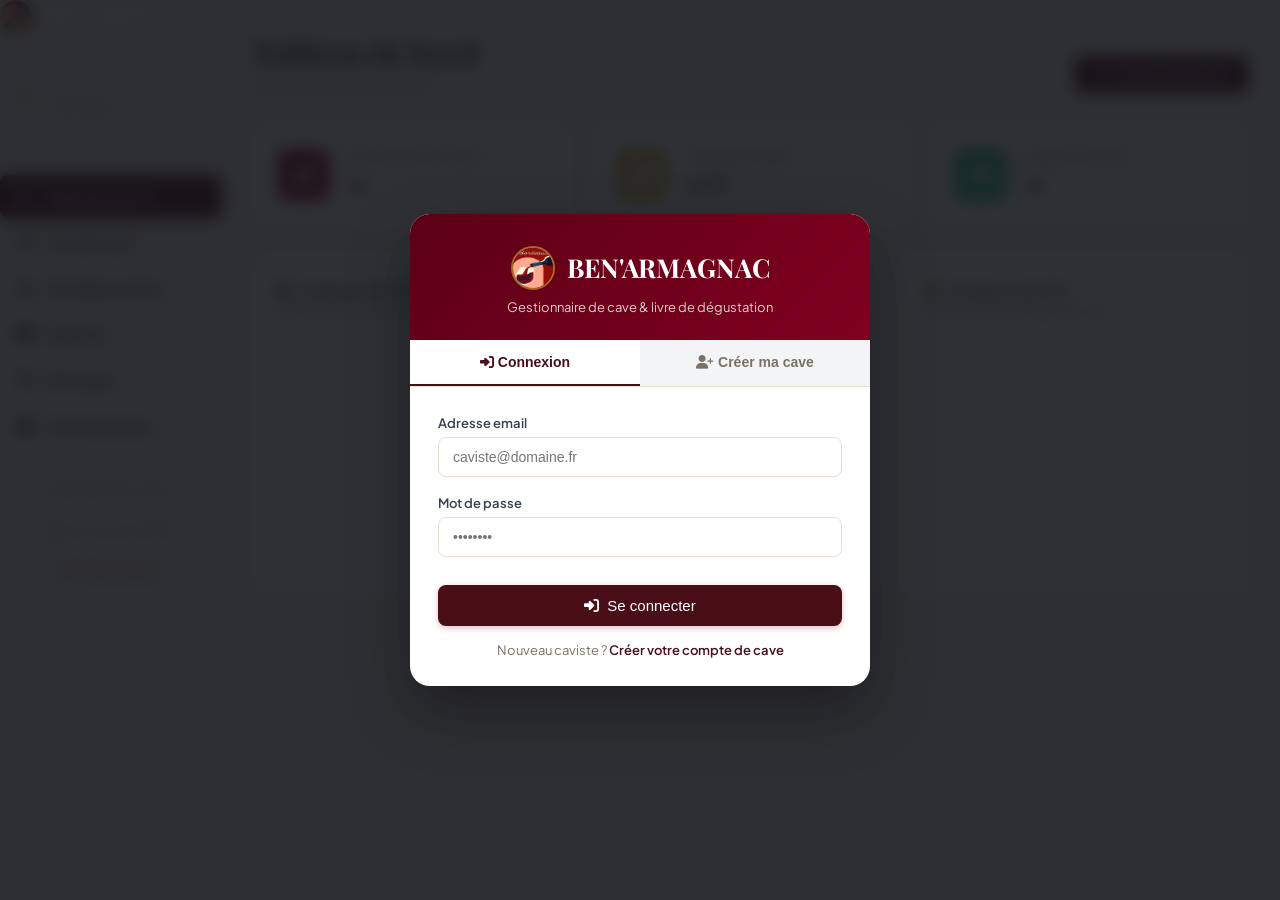
==== commit a56c1f19: "feat(ux): responsive mobile form overhaul and bottle terminology" ====
--- a/templates/index.html
+++ b/templates/index.html
@@ -14,7 +14,7 @@
 <link href="https://fonts.googleapis.com/css2?family=Cormorant+Garamond:ital,wght@0,500;0,600;0,700;1,400;1,600&family=Playfair+Display:ital,wght@0,600;0,700;1,400;1,600&family=Plus+Jakarta+Sans:wght@300;400;500;600;700&display=swap" rel="stylesheet">
 
 <!-- Feuilles de styles -->
-<link rel="stylesheet" href="/static/css/style.css?v=5.1.0">
+<link rel="stylesheet" href="/static/css/style.css?v=5.2.0">
 </head>
 <body>
 
@@ -28,7 +28,7 @@
         </div>
     </div>
     <div class="mobile-topbar-actions">
-        <button type="button" id="btnMobileAddWine" class="mobile-icon-btn" title="Ajouter un flacon">
+        <button type="button" id="btnMobileAddWine" class="mobile-icon-btn" title="Ajouter une bouteille">
             <i class="fas fa-plus"></i>
         </button>
         <button type="button" id="btnMobileProfile" class="mobile-icon-btn" title="Mon profil">
@@ -103,7 +103,7 @@
             </div>
             <div>
                 <button class="btn-primary" onclick="document.querySelector('[data-target=inventory]').click(); document.getElementById('btnAddWine').click();">
-                    <i class="fas fa-plus"></i> Nouveau Flacon
+                    <i class="fas fa-plus"></i> Nouvelle Bouteille
                 </button>
             </div>
         </div>
@@ -167,10 +167,10 @@
         <div class="view-header">
             <div>
                 <h1>Livre de Cave</h1>
-                <div class="date-indicator">Inventaire détaillé de vos flacons</div>
+                <div class="date-indicator">Inventaire détaillé de vos bouteilles</div>
             </div>
             <button id="btnAddWine" class="btn-primary">
-                <i class="fas fa-plus"></i> Ajouter un flacon
+                <i class="fas fa-plus"></i> Ajouter une bouteille
             </button>
         </div>
 
@@ -476,12 +476,12 @@
             <input type="hidden" id="edit_bottle_id">
             <div class="form-grid">
                 <div class="form-column">
-                    <div class="form-section-title"><i class="fas fa-wine-bottle"></i> Flacon & Caractéristiques</div>
+                    <div class="form-section-title"><i class="fas fa-wine-bottle"></i> Bouteille & Caractéristiques</div>
                     <div class="input-group">
-                        <label for="f_nom">Domaine / Nom du flacon *</label>
+                        <label for="f_nom">Domaine / Nom de la bouteille *</label>
                         <input type="text" id="f_nom" required placeholder="Ex: Château Margaux" autocomplete="off">
                     </div>
-                    <div class="row">
+                    <div class="row row-millesime-type">
                         <div class="input-group">
                             <label for="f_millesime">Millésime</label>
                             <input type="number" id="f_millesime" min="1900" max="2099" placeholder="2018" inputmode="numeric">
@@ -499,7 +499,7 @@
                             </select>
                         </div>
                     </div>
-                    <div class="row">
+                    <div class="row row-appellation-region">
                         <div class="input-group">
                             <div style="display:flex; justify-content:space-between; align-items:center; margin-bottom:4px;">
                                 <label for="f_appellation" style="margin-bottom:0;">Appellation / Cru</label>
@@ -514,7 +514,7 @@
                             <input type="text" id="f_region" placeholder="Ex: Bordeaux, Gascogne, Bourgogne...">
                         </div>
                     </div>
-                    <div class="row">
+                    <div class="row row-prix-quantite">
                         <div class="input-group">
                             <div style="display: flex; justify-content: space-between; align-items: center; margin-bottom: 6px;">
                                 <label for="f_prix" style="margin-bottom: 0;">Prix unitaire (€)</label>
@@ -560,7 +560,7 @@
                     </div>
 
                     <!-- Si espace Casiers / Étagères : Colonne et Ligne -->
-                    <div id="placementGridGroup" class="row">
+                    <div id="placementGridGroup" class="row form-row-2col">
                         <div class="input-group">
                             <label for="f_col">Colonne</label>
                             <input type="number" id="f_col" min="1" value="1" inputmode="numeric">
@@ -574,7 +574,7 @@
                     <div class="separator"></div>
 
                     <div class="form-section-title"><i class="fas fa-hourglass-half"></i> Maturité & Notes</div>
-                    <div class="row">
+                    <div class="row form-row-2col">
                         <div class="input-group">
                             <label for="f_apogee_debut">Apogée début</label>
                             <input type="number" id="f_apogee_debut" placeholder="2025" inputmode="numeric">
@@ -593,17 +593,17 @@
 
             <div class="modal-footer">
                 <button type="submit" class="btn-primary btn-save-main" style="font-weight:700; font-size:15px;">
-                    <i class="fas fa-check"></i> Enregistrer ce flacon
+                    <i class="fas fa-check"></i> Enregistrer cette bouteille
                 </button>
                 <div class="modal-footer-subactions">
                     <label class="save-another-toggle" id="lblSaveAnother">
                         <input type="checkbox" id="chkAddAnother">
-                        <span>Enchaîner avec un autre flacon</span>
+                        <span>Enchaîner avec une autre bouteille</span>
                     </label>
                     <button type="button" id="btnSaveAndAddAnother" class="btn-secondary desktop-only-btn">
                         <i class="fas fa-plus"></i> Enregistrer et ajouter un autre
                     </button>
-                    <button type="button" class="btn-ghost desktop-only-btn" onclick="document.getElementById('modalAdd').classList.add('hidden')">
+                    <button type="button" class="btn-ghost" onclick="document.getElementById('modalAdd').classList.add('hidden')">
                         Annuler
                     </button>
                 </div>
@@ -760,7 +760,7 @@
 
             <!-- Photo -->
             <div class="tasting-section">
-                <div class="tasting-section-label"><i class="fas fa-camera"></i> Photo du flacon ou de l'étiquette</div>
+                <div class="tasting-section-label"><i class="fas fa-camera"></i> Photo de la bouteille ou de l'étiquette</div>
                 <div class="photo-upload-zone" id="photoUploadZone" style="position:relative; border:2px dashed var(--border); padding:16px; text-align:center; border-radius:8px; cursor:pointer;">
                     <i class="fas fa-cloud-upload-alt" style="font-size:24px; color:var(--text-muted);"></i>
                     <div>Cliquez pour choisir une photo</div>
@@ -853,16 +853,16 @@
 
         <!-- En-tête épuré et compact -->
         <div class="modal-header block-modal-header">
-            <div style="display: flex; align-items: center; gap: 10px;">
-                <div id="blockViewerIcon" class="block-viewer-avatar">
+            <div style="display: flex; align-items: center; gap: 10px; min-width: 0; flex: 1;">
+                <div id="blockViewerIcon" class="block-viewer-avatar" style="flex-shrink: 0;">
                     <i class="fas fa-boxes"></i>
                 </div>
-                <div>
-                    <h2 id="blockViewerTitle" style="font-size: 16px; font-weight: 700; margin: 0; color: var(--primary); font-family: 'Playfair Display', serif;">Plan de la Cave</h2>
-                    <div id="blockViewerSubtitle" style="font-size: 11px; color: var(--text-muted); margin-top: 1px;">Touchez une caisse ou un casier pour voir son contenu</div>
-                </div>
-            </div>
-            <button type="button" class="close-modal-btn-x" onclick="closeModalSlot()" aria-label="Fermer">×</button>
+                <div style="min-width: 0; flex: 1; overflow: hidden;">
+                    <h2 id="blockViewerTitle" style="font-size: 15px; font-weight: 700; margin: 0; color: var(--primary); font-family: 'Playfair Display', serif; white-space: nowrap; overflow: hidden; text-overflow: ellipsis;">Plan de la Cave</h2>
+                    <div id="blockViewerSubtitle" style="font-size: 11px; color: var(--text-muted); margin-top: 1px; white-space: nowrap; overflow: hidden; text-overflow: ellipsis;">Touchez une caisse ou un casier pour voir son contenu</div>
+                </div>
+            </div>
+            <button type="button" class="close-modal-btn-x" onclick="closeModalSlot()" aria-label="Fermer" style="flex-shrink: 0;">×</button>
         </div>
 
         <!-- Onglets des espaces de stockage (pilules défilantes) -->
@@ -1022,10 +1022,10 @@
 <script src="https://unpkg.com/leaflet@1.9.4/dist/leaflet.js"></script>
 
 <!-- Application Scripts -->
-<script src="/static/js/api.js?v=5.1.0"></script>
-<script src="/static/js/state.js?v=5.1.0"></script>
-<script src="/static/js/visualizer3d.js?v=5.1.0"></script>
-<script src="/static/js/app.js?v=5.1.0"></script>
+<script src="/static/js/api.js?v=5.2.0"></script>
+<script src="/static/js/state.js?v=5.2.0"></script>
+<script src="/static/js/visualizer3d.js?v=5.2.0"></script>
+<script src="/static/js/app.js?v=5.2.0"></script>
 
 </body>
 </html>
--- a/static/css/style.css
+++ b/static/css/style.css
@@ -1198,7 +1198,7 @@
         display: none !important;
     }
 
-    /* Cartes flacons sommelier de caractère sur téléphone */
+    /* Cartes bouteilles sommelier de caractère sur téléphone */
     .inventory-mobile-cards {
         display: flex !important;
         flex-direction: column !important;
@@ -1444,30 +1444,44 @@
         margin-bottom: 8px;
     }
 
-    /* 8. Modales en style Bottom-Sheet iPhone */
+    /* 8. Modales en style Bottom-Sheet iPhone & Formulaire Sommelier Haute Élégance */
     .modal-overlay {
         padding: 0 !important;
         align-items: flex-end !important;
         z-index: 10005 !important;
+        backdrop-filter: blur(6px) !important;
+        -webkit-backdrop-filter: blur(6px) !important;
     }
     .modal-box {
         width: 100% !important;
         max-width: 100% !important;
+        height: 88dvh !important;
         max-height: 88dvh !important;
-        border-radius: 20px 20px 0 0 !important;
+        border-radius: 22px 22px 0 0 !important;
         margin: 0 !important;
-        box-shadow: 0 -10px 30px rgba(0,0,0,0.35) !important;
+        box-shadow: 0 -14px 40px rgba(0,0,0,0.4) !important;
         display: flex !important;
         flex-direction: column !important;
         overflow: hidden !important;
+        background: #ffffff !important;
+        position: relative !important;
+    }
+    .modal-box.block-modal {
+        height: 90dvh !important;
+        max-height: 90dvh !important;
+    }
+    .modal-box.confirm-modal,
+    #modalZone .modal-box {
+        height: auto !important;
+        max-height: 85dvh !important;
     }
     .sheet-drag-handle {
         display: block !important;
-        width: 38px;
+        width: 42px;
         height: 4px;
         background: #cbd5e1;
-        border-radius: 3px;
-        margin: 8px auto 2px auto;
+        border-radius: 4px;
+        margin: 10px auto 4px auto;
         flex-shrink: 0;
     }
     .modal-box > form {
@@ -1478,69 +1492,145 @@
         overflow: hidden !important;
     }
     .modal-header {
-        padding: 10px 16px !important;
+        padding: 12px 18px !important;
         flex-shrink: 0 !important;
+        background: #ffffff !important;
+        border-bottom: 1px solid var(--border-subtle) !important;
     }
     .modal-header h2 {
-        font-size: 16px !important;
+        font-size: 17px !important;
+        font-family: 'Playfair Display', serif !important;
+        font-weight: 700 !important;
+        color: var(--primary) !important;
     }
     .form-grid {
         grid-template-columns: 1fr !important;
+        display: flex !important;
+        flex-direction: column !important;
         flex: 1 1 auto !important;
+        min-height: 0 !important;
         overflow-y: auto !important;
+        overscroll-behavior: contain !important;
         -webkit-overflow-scrolling: touch !important;
+        padding: 10px 16px 20px 16px !important;
+        gap: 0 !important;
     }
     .form-column {
-        padding: 10px 16px !important;
+        padding: 0 !important;
+        border: none !important;
+    }
+    .form-column:first-child {
+        border-right: none !important;
+        border-bottom: none !important;
+        margin-bottom: 8px !important;
     }
     .form-section-title {
         font-size: 11px !important;
         text-transform: uppercase !important;
-        letter-spacing: 0.8px !important;
+        letter-spacing: 0.9px !important;
         font-weight: 700 !important;
-        color: #64748b !important;
-        margin: 10px 0 8px 0 !important;
+        color: var(--primary) !important;
+        margin: 14px 0 10px 0 !important;
         display: flex !important;
         align-items: center !important;
         gap: 6px !important;
-        border-bottom: 1px solid #f1f5f9 !important;
-        padding-bottom: 4px !important;
+        border-bottom: 1px solid rgba(114, 47, 55, 0.12) !important;
+        padding-bottom: 5px !important;
     }
     .form-section-title i {
+        font-size: 12px !important;
+        color: var(--primary) !important;
+    }
+    .input-group {
+        margin-bottom: 11px !important;
+    }
+    .input-group label {
         font-size: 11px !important;
-        color: var(--primary) !important;
-    }
-    .modal-footer {
-        padding: 10px 16px max(14px, env(safe-area-inset-bottom, 14px)) !important;
+        font-weight: 600 !important;
+        color: #5c4d3c !important;
+        margin-bottom: 4px !important;
+        text-transform: uppercase !important;
+        letter-spacing: 0.4px !important;
+    }
+    .input-group input, 
+    .input-group select, 
+    .input-group textarea {
+        font-size: 16px !important; /* Règle anti-zoom Safari iOS */
+        min-height: 44px !important;
+        padding: 10px 12px !important;
+        border-radius: 9px !important;
+        border: 1px solid #e2d9cc !important;
+        background: #fdfbf7 !important;
+        color: #2c1810 !important;
+        width: 100% !important;
+        box-sizing: border-box !important;
+    }
+    .input-group input:focus, 
+    .input-group select:focus, 
+    .input-group textarea:focus {
+        border-color: #722F37 !important;
+        background: #ffffff !important;
+        box-shadow: 0 0 0 3px rgba(114, 47, 55, 0.12) !important;
+    }
+    .row {
         display: flex !important;
         flex-direction: column !important;
-        gap: 6px !important;
+        gap: 8px !important;
+        margin-bottom: 0 !important;
+    }
+    /* Garder les éléments 2 colonnes ergonomiques sur mobile */
+    .row.row-millesime-type,
+    .row.form-row-2col {
+        display: grid !important;
+        grid-template-columns: 1fr 1fr !important;
+        gap: 10px !important;
+    }
+    .row.row-millesime-type {
+        grid-template-columns: 110px 1fr !important;
+    }
+    .row.row-prix-quantite {
+        display: flex !important;
+        flex-direction: column !important;
+        gap: 8px !important;
+    }
+    .modal-footer {
+        padding: 12px 16px max(14px, env(safe-area-inset-bottom, 14px)) !important;
+        display: flex !important;
+        flex-direction: column !important;
+        gap: 8px !important;
         background: #ffffff !important;
-        border-top: 1px solid #f1f5f9 !important;
-        box-shadow: 0 -3px 12px rgba(0,0,0,0.06) !important;
+        border-top: 1px solid rgba(0,0,0,0.08) !important;
+        box-shadow: 0 -4px 16px rgba(0,0,0,0.06) !important;
         flex-shrink: 0 !important;
         z-index: 50 !important;
     }
     .modal-footer button {
+        justify-content: center !important;
+    }
+    .modal-footer .btn-save-main {
         width: 100% !important;
-        justify-content: center !important;
-        min-height: 44px !important;
-        padding: 10px 14px !important;
-        font-size: 14px !important;
-        border-radius: 10px !important;
-    }
-    .modal-footer .btn-save-main {
         font-size: 15px !important;
         font-weight: 700 !important;
-        min-height: 46px !important;
+        min-height: 48px !important;
         border-radius: 12px !important;
-        box-shadow: 0 3px 10px rgba(128,0,32,0.25) !important;
+        background: linear-gradient(135deg, #722F37 0%, #4a151b 100%) !important;
+        color: #ffffff !important;
+        border: none !important;
+        box-shadow: 0 4px 14px rgba(114, 47, 55, 0.35) !important;
+        display: flex !important;
+        align-items: center !important;
+        gap: 8px !important;
+        letter-spacing: 0.3px !important;
+    }
+    .modal-footer .btn-save-main:active {
+        transform: scale(0.98) !important;
     }
     .modal-footer-subactions {
         display: flex !important;
-        justify-content: center !important;
+        justify-content: space-between !important;
         align-items: center !important;
         width: 100% !important;
+        padding: 0 4px !important;
     }
     .desktop-only-btn {
         display: none !important;
@@ -1548,29 +1638,43 @@
     .save-another-toggle {
         display: inline-flex !important;
         align-items: center !important;
-        justify-content: center !important;
-        gap: 6px !important;
-        font-size: 12px !important;
-        color: #64748b !important;
+        gap: 8px !important;
+        font-size: 13px !important;
+        color: #5c4d3c !important;
         cursor: pointer !important;
-        padding: 4px 8px !important;
+        padding: 4px 2px !important;
+        user-select: none !important;
     }
     .save-another-toggle input {
         accent-color: var(--primary) !important;
-        width: 16px !important;
-        height: 16px !important;
+        width: 17px !important;
+        height: 17px !important;
+    }
+    .modal-footer-subactions .btn-ghost {
+        font-size: 13px !important;
+        color: #8c7e6c !important;
+        padding: 4px 8px !important;
+        border: none !important;
+        background: transparent !important;
+        cursor: pointer !important;
+        font-weight: 600 !important;
+        display: inline-block !important;
     }
 
     /* 2D Plan Modal Header & Caisses */
     .block-modal-header {
-        padding: 10px 14px !important;
+        padding: 12px 16px !important;
+        background: #ffffff !important;
+        border-bottom: 1px solid var(--border-subtle) !important;
     }
     .block-modal-header h2 {
         font-size: 15px !important;
         white-space: nowrap !important;
         overflow: hidden !important;
         text-overflow: ellipsis !important;
-        max-width: calc(100vw - 110px) !important;
+        max-width: 100% !important;
+        color: var(--primary) !important;
+        font-family: 'Playfair Display', serif !important;
     }
     .casier-2d-cell {
         min-width: 36px !important;
@@ -1582,29 +1686,16 @@
         font-size: 11px !important;
     }
     .carton-2d-grid {
-        grid-template-columns: repeat(auto-fill, minmax(130px, 1fr)) !important;
+        grid-template-columns: repeat(2, 1fr) !important;
         gap: 8px !important;
     }
     .carton-2d-crate {
-        min-height: 92px !important;
+        min-height: 96px !important;
         padding: 8px 10px !important;
         border-radius: 8px !important;
     }
     .crate-brand-title {
         font-size: 11px !important;
-    }
-    .form-column:first-child {
-        border-right: none !important;
-        border-bottom: 1px solid var(--border) !important;
-    }
-    .row {
-        flex-direction: column !important;
-        gap: 6px !important;
-    }
-    .input-group input, .input-group select, .input-group textarea {
-        font-size: 16px !important; /* Pas de zoom intempestif sur iPhone */
-        padding: 10px 12px !important;
-        border-radius: 8px !important;
     }
 
     /* 9. Visite 3D sur mobile */
